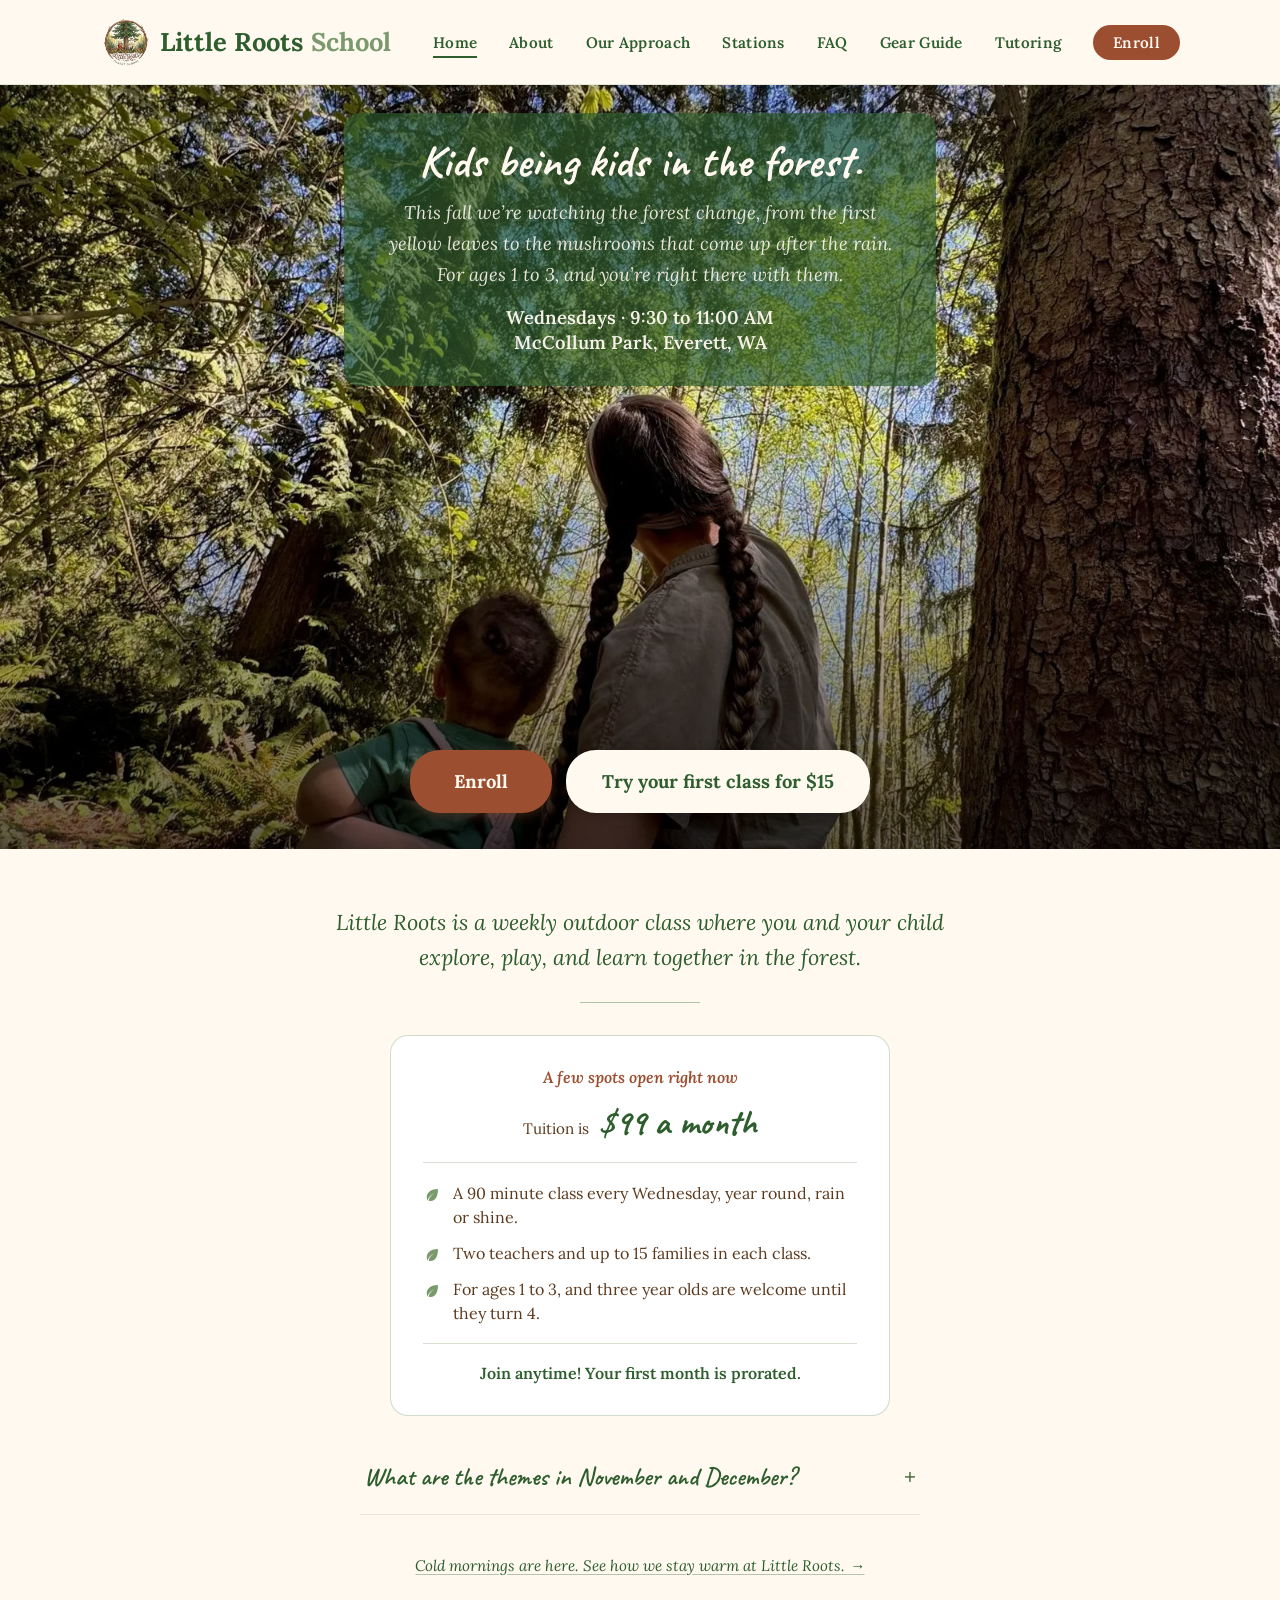
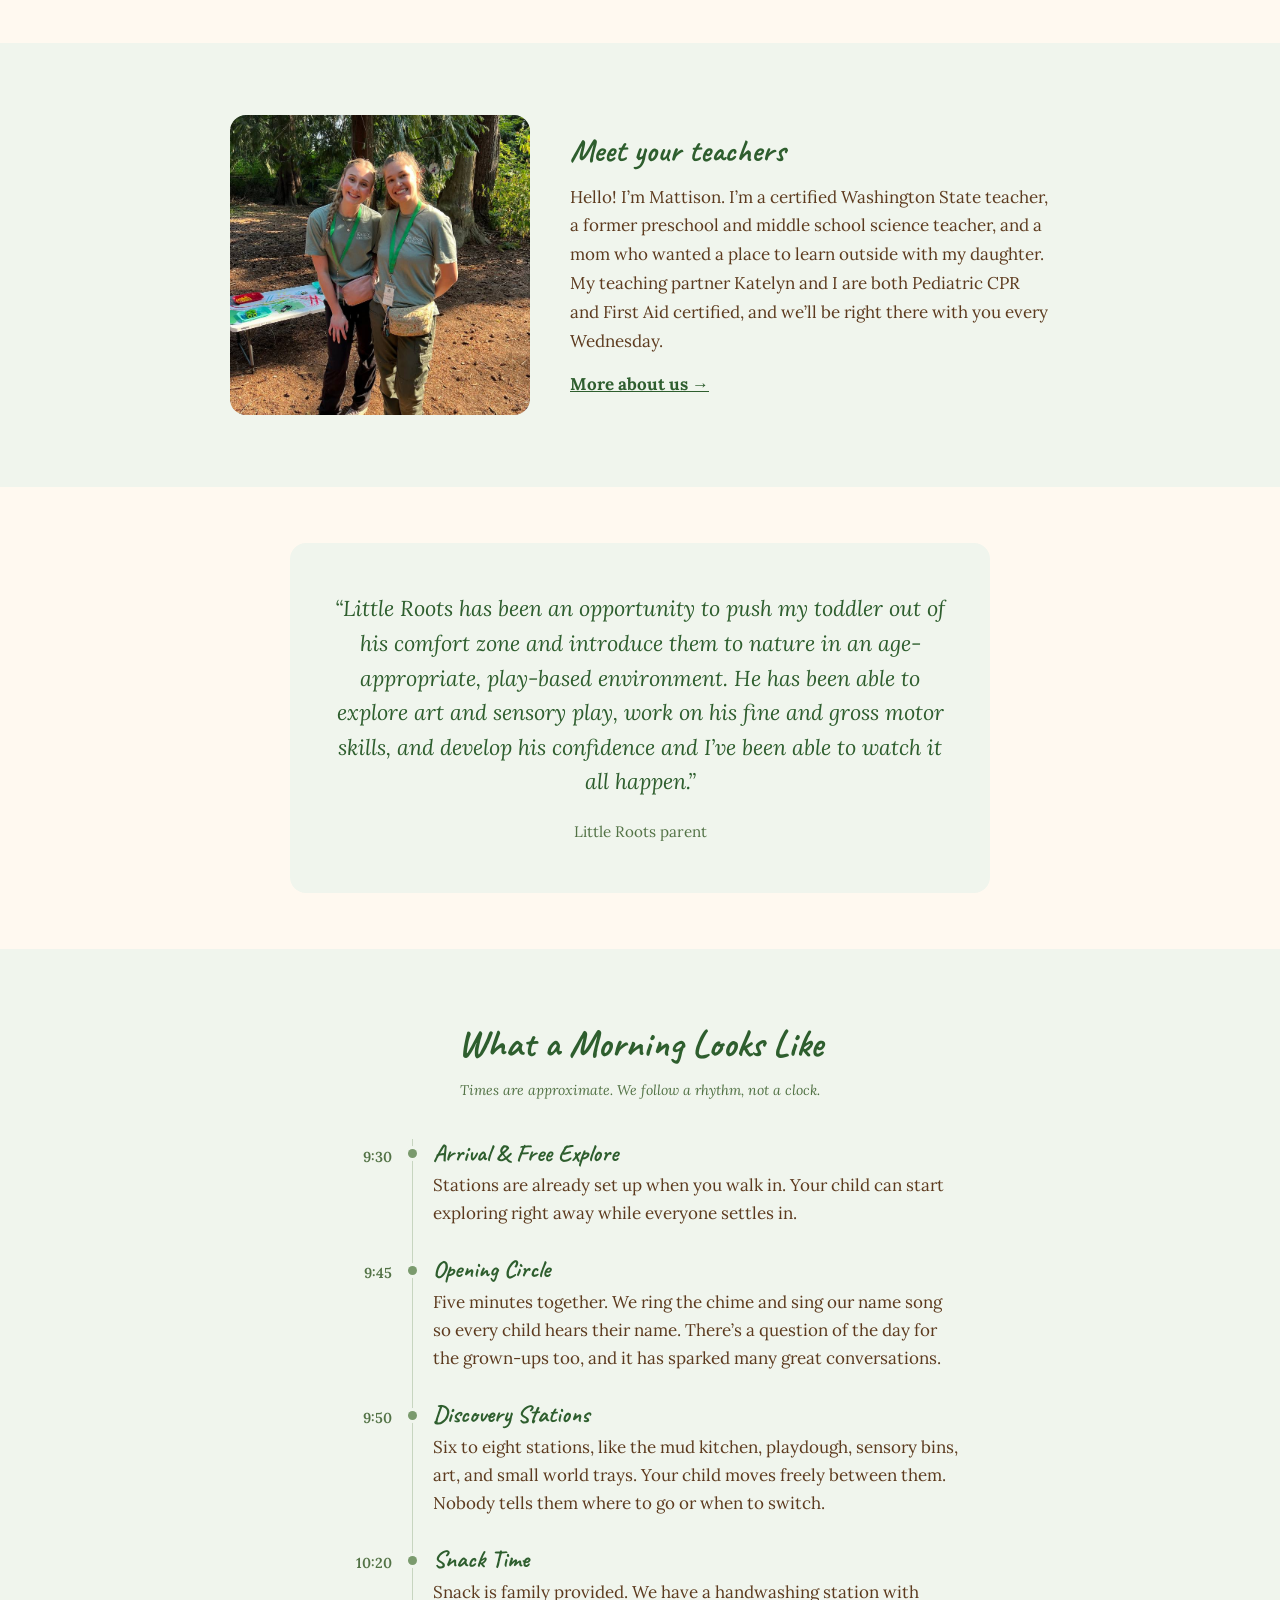
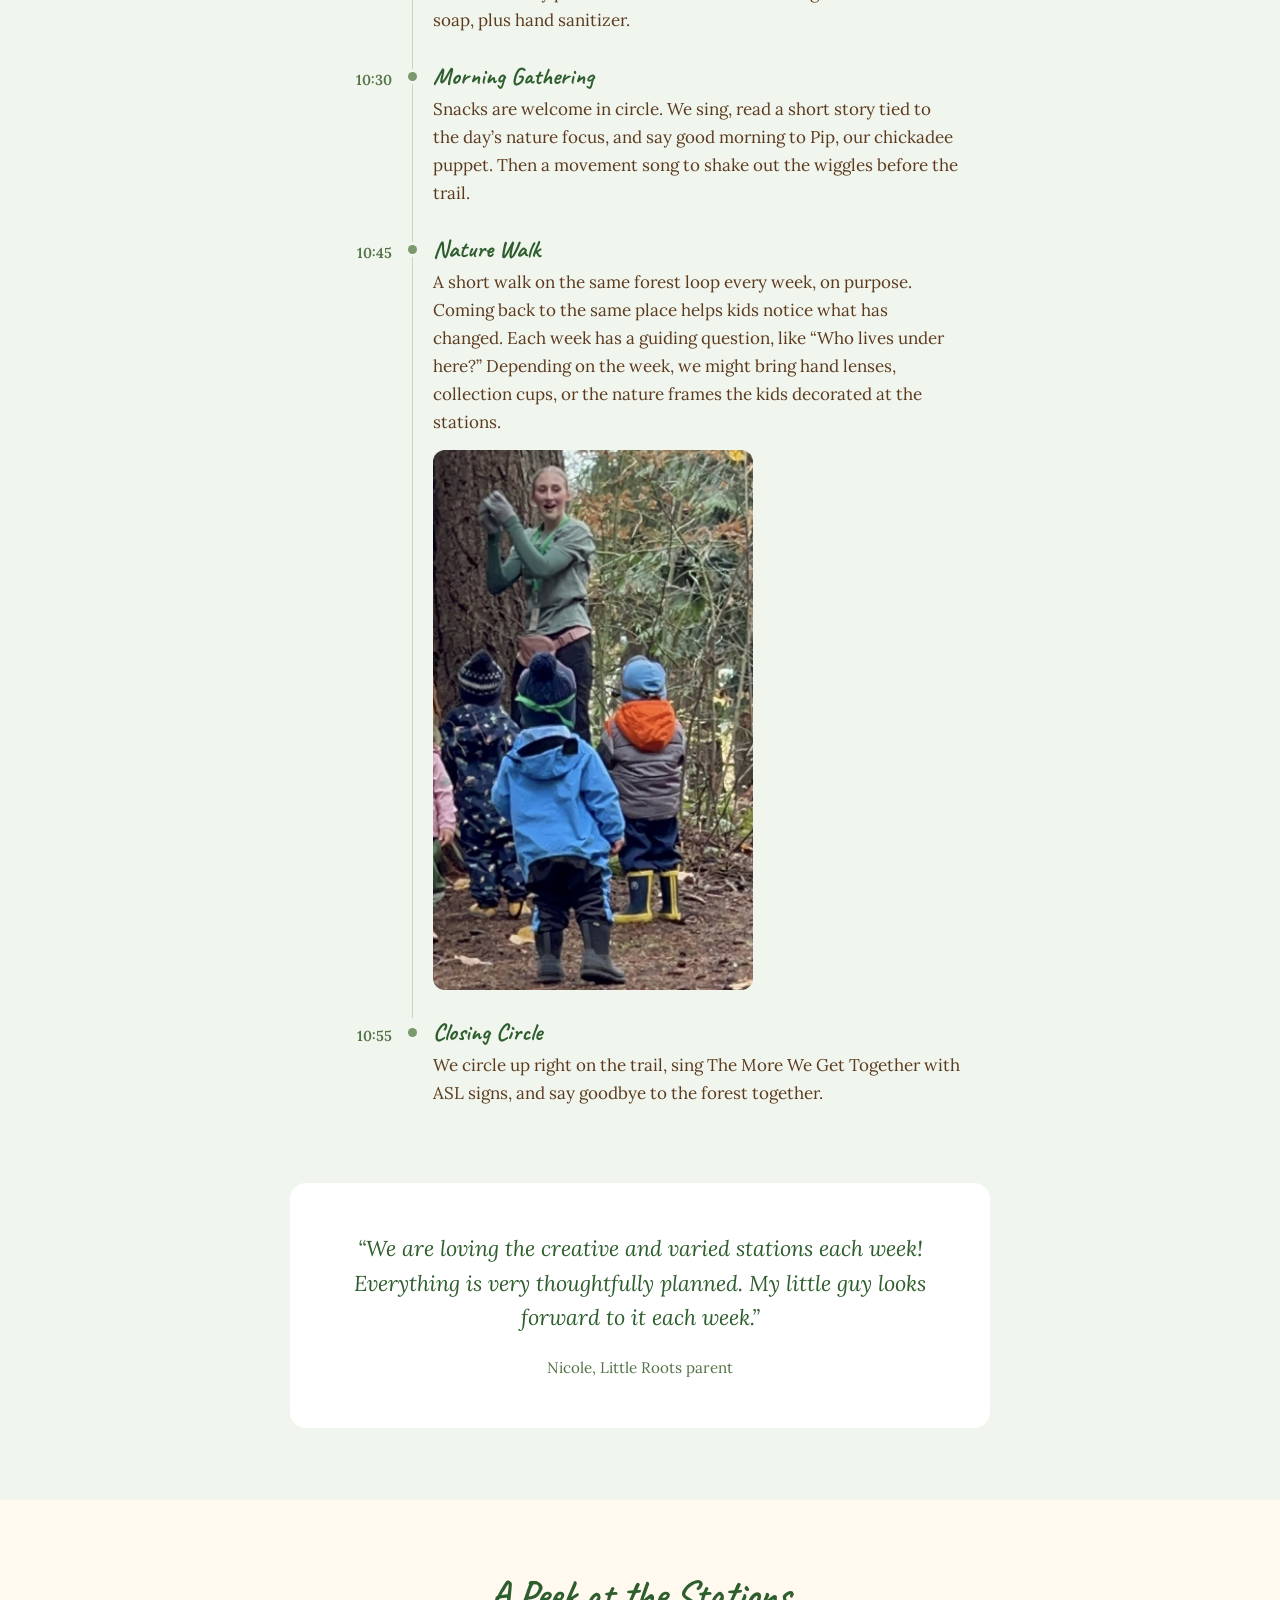
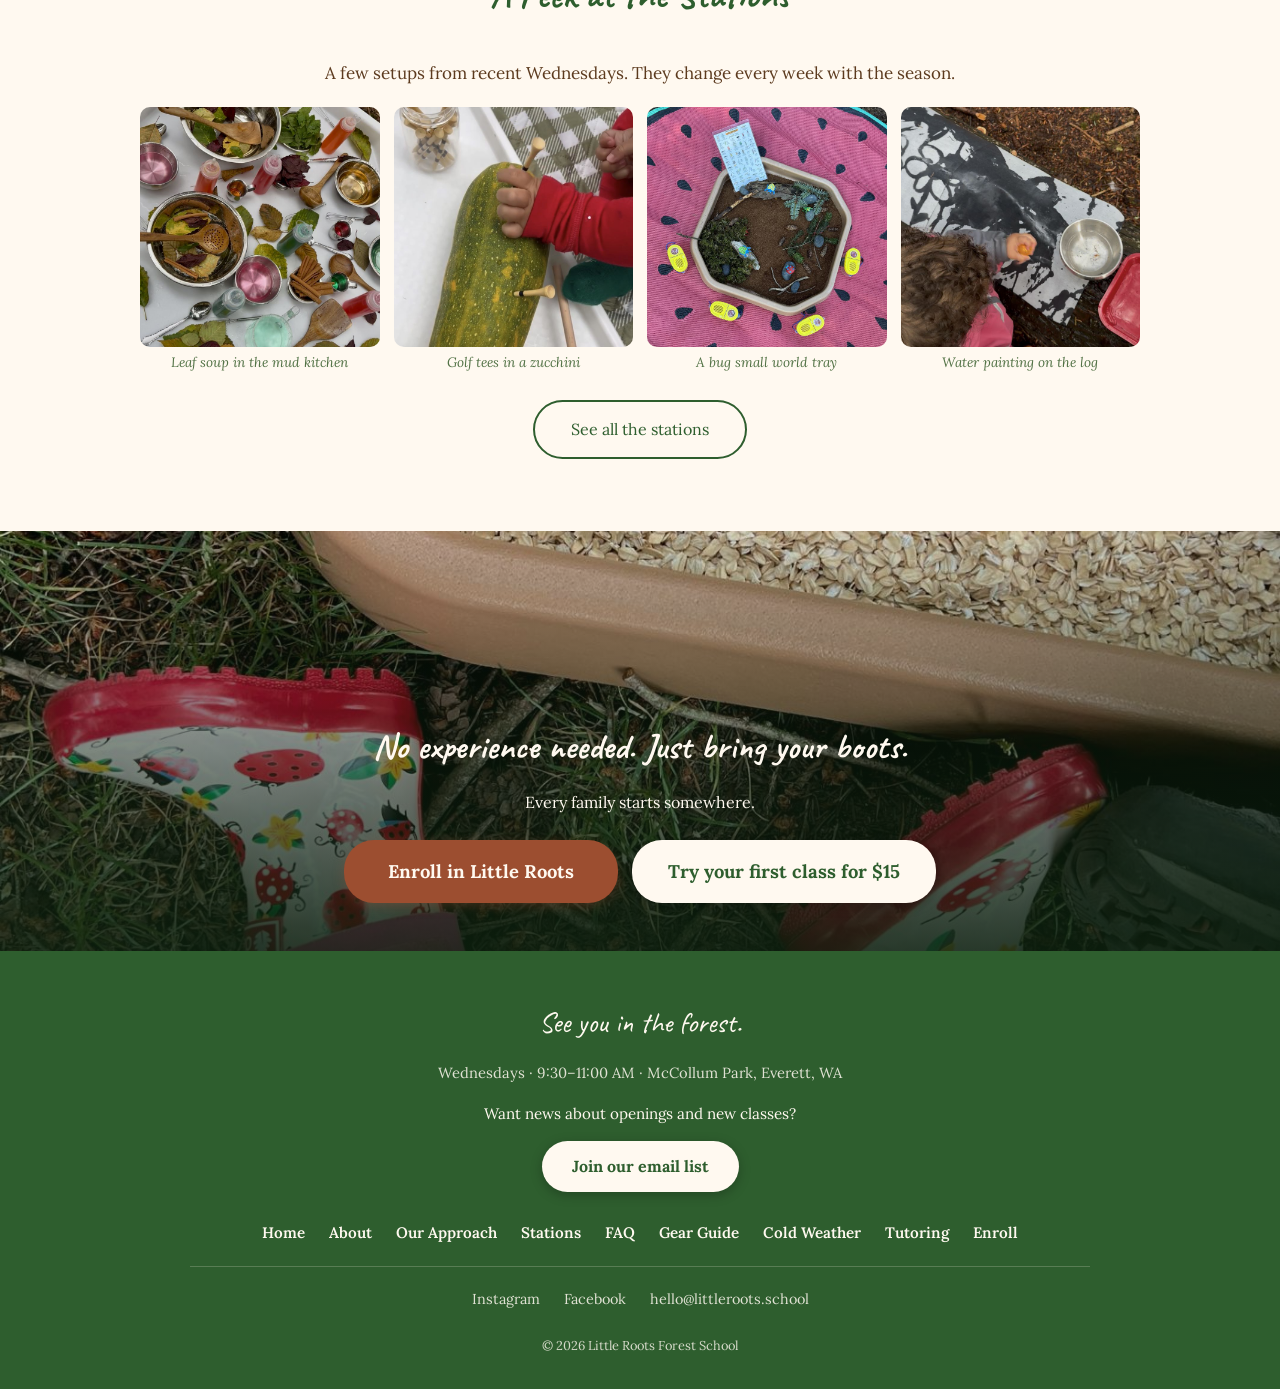
==== index.html @ ad934d7b "Home page polish: fewer bubbles, cleaner timeline, station photo strip - "A few spots open" and the " ====
<!DOCTYPE html>
<html lang="en">
<head>
  <meta charset="UTF-8">
  <meta name="viewport" content="width=device-width, initial-scale=1.0">
  <title>Little Roots Forest School | Toddler Nature Classes in Everett, WA</title>
  <meta name="description" content="Forest school enrichment classes in Snohomish County for ages 1 to 3 and their parents and caregivers. We meet Wednesday mornings at McCollum Park in Everett, WA, rain or shine.">
  <meta property="og:title" content="Little Roots Forest School">
  <meta property="og:description" content="A weekly outdoor class for toddlers ages 1 to 3 and their parents and caregivers. Wednesday mornings at McCollum Park in Everett, WA, rain or shine.">
  <meta property="og:url" content="https://www.littleroots.school/">
  <meta property="og:type" content="website">
  <meta property="og:image" content="https://www.littleroots.school/images/link-preview.jpg">
  <meta property="og:image:width" content="1200">
  <meta property="og:image:height" content="630">
  <meta property="og:image:alt" content="A teacher and toddler painting a paper plate apple in the forest">
  <meta name="twitter:card" content="summary_large_image">
  <meta name="twitter:title" content="Little Roots Forest School">
  <meta name="twitter:description" content="A weekly outdoor class for toddlers ages 1 to 3 and their parents and caregivers. Wednesday mornings at McCollum Park in Everett, WA, rain or shine.">
  <meta name="twitter:image" content="https://www.littleroots.school/images/link-preview.jpg">
  <link rel="preconnect" href="https://fonts.googleapis.com">
  <link rel="preconnect" href="https://fonts.gstatic.com" crossorigin>
  <link href="https://fonts.googleapis.com/css2?family=Caveat:wght@400;700&family=Lora:ital,wght@0,400;0,600;0,700;1,400&display=swap" rel="stylesheet">
  <link rel="icon" type="image/x-icon" href="/favicon.ico">
  <link rel="icon" type="image/png" sizes="32x32" href="/favicon-32x32.png">
  <link rel="icon" type="image/png" sizes="16x16" href="/favicon-16x16.png">
  <link rel="apple-touch-icon" sizes="180x180" href="/apple-touch-icon.png">
  <link rel="stylesheet" href="css/style.css">
  <script type="application/ld+json">
  {
    "@context": "https://schema.org",
    "@type": ["LocalBusiness", "EducationalOrganization"],
    "name": "Little Roots Forest School",
    "alternateName": "Little Roots School",
    "description": "Parent and caregiver enrichment classes and forest school for ages 1 to 3. Toddlers and their parents and caregivers explore, play, and learn together outdoors every Wednesday morning at McCollum Park in Everett, WA, rain or shine.",
    "url": "https://www.littleroots.school/",
    "logo": "https://www.littleroots.school/images/logo.png",
    "image": "https://www.littleroots.school/images/link-preview.jpg",
    "email": "hello@littleroots.school",
    "priceRange": "$15 first class, $99 a month",
    "address": {
      "@type": "PostalAddress",
      "addressLocality": "Everett",
      "addressRegion": "WA",
      "addressCountry": "US"
    },
    "areaServed": [
      "Snohomish County, WA",
      "Everett, WA",
      "Mill Creek, WA",
      "Bothell, WA",
      "Lynnwood, WA",
      "Mukilteo, WA",
      "Edmonds, WA",
      "Snohomish, WA",
      "Lake Stevens, WA",
      "Marysville, WA"
    ],
    "openingHoursSpecification": {
      "@type": "OpeningHoursSpecification",
      "dayOfWeek": "Wednesday",
      "opens": "09:30",
      "closes": "11:00"
    },
    "audience": {
      "@type": "PeopleAudience",
      "suggestedMinAge": 1,
      "suggestedMaxAge": 3
    },
    "sameAs": [
      "https://www.instagram.com/littleroots.school",
      "https://www.facebook.com/share/18MWNXAKoz/"
    ]
  }
  </script>
</head>
<body>

  <a href="#main-content" class="skip-link">Skip to main content</a>

  <!-- Header -->
  <header class="site-header">
    <div class="container nav-wrapper">
      <a href="/" class="logo"><img src="images/logo.png" alt="Little Roots Forest School logo" class="logo-img">Little Roots <span>School</span></a>
      <a href="/register.html" class="header-enroll">Enroll</a>
      <button class="hamburger" aria-label="Toggle menu" aria-expanded="false">
        <span></span>
        <span></span>
        <span></span>
      </button>
      <nav aria-label="Main navigation">
        <ul class="nav-links">
          <li><a href="/" class="active" aria-current="page">Home</a></li>
          <li><a href="about.html">About</a></li>
          <li><a href="approach.html">Our Approach</a></li>
          <li><a href="stations.html">Stations</a></li>
          <li><a href="faq.html">FAQ</a></li>
          <li><a href="/recommended/">Gear Guide</a></li>
          <li><a href="/tutoring.html">Tutoring</a></li>
          <li><a href="register.html" class="nav-enroll">Enroll</a></li>
        </ul>
      </nav>
    </div>
  </header>

  <main id="main-content">

  <!-- Hero -->
  <section class="hero hero--photo">
    <picture>
      <source media="(max-width: 700px)" type="image/webp" srcset="images/Hero-sm.webp">
      <source media="(max-width: 700px)" type="image/jpeg" srcset="images/Hero-sm.jpg">
      <source type="image/webp" srcset="images/Hero.webp">
      <img src="images/Hero.jpg" alt="Parent and toddler sitting on a mossy log beneath tall trees, looking up at the forest canopy" class="hero-img" width="1600" height="2000" fetchpriority="high">
    </picture>
    <div class="hero-overlay"></div>
    <div class="container">
      <div class="hero-text-block">
        <h1>Kids being kids in the forest.</h1>
        <p class="subtitle">This fall we&rsquo;re watching the forest change, from the first yellow leaves to the mushrooms that come up after the rain. For ages 1 to 3, and you&rsquo;re right there with them.</p>
        <div class="summer-details">
          <p class="summer-info">Wednesdays &middot; 9:30 to 11:00 AM<br>McCollum Park, Everett, WA</p>
        </div>
      </div>
      <div class="hero-buttons">
        <a href="register.html" class="btn btn-rust">Enroll</a>
        <a href="https://form.jotform.com/261978581507066" class="btn btn-light" target="_blank" rel="noopener noreferrer">Try your first class for $15<span class="sr-only"> (opens in new tab)</span></a>
      </div>
    </div>
  </section>

  <!-- Pricing -->
  <section class="section pricing-section">
    <div class="container">
      <p class="home-intro">Little Roots is a weekly outdoor class where you and your child explore, play, and learn together in the forest.</p>
      <div class="intro-divider" aria-hidden="true"></div>
      <div class="pricing-block">
        <p class="price-note price-note--group">A few spots open right now</p>
        <div class="price-row">
          <span>Tuition is</span>
          <span class="price-amount">$99 a month</span>
        </div>
        <ul class="price-facts">
          <li>A 90 minute class every Wednesday, year round, rain or shine.</li>
          <li>Two teachers and up to 15 families in each class.</li>
          <li>For ages 1 to 3, and three year olds are welcome until they turn 4.</li>
        </ul>
        <p class="price-note price-note--join">Join anytime! Your first month is prorated.</p>
      </div>
      <details class="faq-item register-themes">
        <summary class="faq-question">What are the themes in November and December?</summary>
        <div class="faq-answer">
          <ul class="theme-list">
            <li><strong>Nov 25</strong><span>Gratitude</span></li>
            <li><strong>Dec 2</strong><span>Preparing for Winter</span></li>
            <li><strong>Dec 9</strong><span>Beavers, with a visit from our neighbors at the Northwest Stream Center</span></li>
            <li><strong>Dec 16</strong><span>Solstice and owls, our last morning before winter break</span></li>
            <li><strong>Dec 23, 30</strong><span>Winter break, no class<small class="theme-note">We&rsquo;re back in the forest on January 6.</small></span></li>
          </ul>
          <p class="theme-trial">Pick a week your child would love and <a href="register.html#trial">try your first class for $15</a>.</p>
        </div>
      </details>
      <!-- Seasonal note: shows each year from data-start through data-end (month-day) -->
      <div class="season-note" data-start="10-01" data-end="03-31" hidden>
        <a href="/cold-weather">Cold mornings are here. See how we stay warm at Little Roots. <span aria-hidden="true">&rarr;</span></a>
      </div>
      <script>
        document.querySelectorAll('.season-note').forEach(function (note) {
          var now = new Date();
          var today = (now.getMonth() + 1) * 100 + now.getDate();
          var start = parseInt(note.dataset.start.replace('-', ''), 10);
          var end = parseInt(note.dataset.end.replace('-', ''), 10);
          // when the season wraps past New Year (like October to March), show before the end date or after the start date
          note.hidden = start <= end ? (today < start || today > end) : (today < start && today > end);
        });
      </script>
    </div>
  </section>

  <!-- Meet Your Teacher -->
  <section class="section section--alt">
    <div class="container">
      <div class="home-teacher">
        <img src="images/teachers-together.jpg" alt="Katelyn and Mattison smiling side by side in matching Forest Teacher shirts at a Little Roots class" class="home-teacher-photo" width="800" height="1067" loading="lazy">
        <div class="home-teacher-text">
          <h2>Meet your teachers</h2>
          <p>Hello! I&rsquo;m Mattison. I&rsquo;m a certified Washington State teacher, a former preschool and middle school science teacher, and a mom who wanted a place to learn outside with my daughter. My teaching partner Katelyn and I are both Pediatric CPR and First Aid certified, and we&rsquo;ll be right there with you every Wednesday.</p>
          <a href="about.html" class="home-teacher-link">More about us &rarr;</a>
        </div>
      </div>
    </div>
  </section>

  <!-- Testimonial -->
  <section class="testimonial-section">
    <div class="container">
      <blockquote class="testimonial">
        <p class="testimonial-quote">&ldquo;Little Roots has been an opportunity to push my toddler out of his comfort zone and introduce them to nature in an age-appropriate, play-based environment. He has been able to explore art and sensory play, work on his fine and gross motor skills, and develop his confidence and I&rsquo;ve been able to watch it all happen.&rdquo;</p>
        <footer class="testimonial-attribution">Little Roots parent</footer>
      </blockquote>
    </div>
  </section>

  <!-- What a Morning Looks Like -->
  <section class="section section--alt" id="morning">
    <div class="container">
      <h2 class="section-title">What a Morning Looks Like</h2>
      <p class="schedule-note">Times are approximate. We follow a rhythm, not a clock.</p>
      <div class="timeline">

        <div class="tl-item">
          <div class="tl-time">9:30</div>
          <div class="tl-body">
            <h3>Arrival &amp; Free Explore</h3>
            <p>Stations are already set up when you walk in. Your child can start exploring right away while everyone settles in.</p>
          </div>
        </div>

        <div class="tl-item">
          <div class="tl-time">9:45</div>
          <div class="tl-body">
            <h3>Opening Circle</h3>
            <p>Five minutes together. We ring the chime and sing our name song so every child hears their name. There&rsquo;s a question of the day for the grown-ups too, and it has sparked many great conversations.</p>
          </div>
        </div>

        <div class="tl-item">
          <div class="tl-time">9:50</div>
          <div class="tl-body">
            <h3>Discovery Stations</h3>
            <p>Six to eight stations, like the mud kitchen, playdough, sensory bins, art, and small world trays. Your child moves freely between them. Nobody tells them where to go or when to switch.</p>
          </div>
        </div>

        <div class="tl-item">
          <div class="tl-time">10:20</div>
          <div class="tl-body">
            <h3>Snack Time</h3>
            <p>Snack is family provided. We have a handwashing station with soap, plus hand sanitizer.</p>
          </div>
        </div>

        <div class="tl-item">
          <div class="tl-time">10:30</div>
          <div class="tl-body">
            <h3>Morning Gathering</h3>
            <p>Snacks are welcome in circle. We sing, read a short story tied to the day&rsquo;s nature focus, and say good morning to Pip, our chickadee puppet. Then a movement song to shake out the wiggles before the trail.</p>
          </div>
        </div>

        <div class="tl-item">
          <div class="tl-time">10:45</div>
          <div class="tl-body">
            <h3>Nature Walk</h3>
            <p>A short walk on the same forest loop every week, on purpose. Coming back to the same place helps kids notice what has changed. Each week has a guiding question, like &ldquo;Who lives under here?&rdquo; Depending on the week, we might bring hand lenses, collection cups, or the nature frames the kids decorated at the stations.</p>
            <img src="images/trail-pip.jpg" alt="Toddlers in rain jackets, hats, and rain boots on a forest trail, staring up at a teacher" class="tl-photo" width="661" height="1115" loading="lazy">
          </div>
        </div>

        <div class="tl-item">
          <div class="tl-time">10:55</div>
          <div class="tl-body">
            <h3>Closing Circle</h3>
            <p>We circle up right on the trail, sing The More We Get Together with ASL signs, and say goodbye to the forest together.</p>
          </div>
        </div>

      </div>

      <blockquote class="testimonial testimonial--inline">
        <p class="testimonial-quote">&ldquo;We are loving the creative and varied stations each week! Everything is very thoughtfully planned. My little guy looks forward to it each week.&rdquo;</p>
        <footer class="testimonial-attribution">Nicole, Little Roots parent</footer>
      </blockquote>

    </div>
  </section>

  <!-- Station preview -->
  <section class="section">
    <div class="container">
      <h2 class="section-title">A Peek at the Stations</h2>
      <div class="station-preview station-preview--wide">
        <div class="approach-intro">
          <p>A few setups from recent Wednesdays. They change every week with the season.</p>
        </div>
        <div class="belief-photo-row belief-photo-row--two belief-photo-row--four">
          <figure>
            <img src="images/station-mud-kitchen-leaf-soup.jpg" alt="A mud kitchen tray set up with leaf soup, cinnamon sticks, colored water, wooden spoons, whisks, and squeeze bottles" width="800" height="800" loading="lazy">
            <figcaption>Leaf soup in the mud kitchen</figcaption>
          </figure>
          <figure>
            <img src="images/station-practical-golf-tees.jpg" alt="A toddler pushing golf tees into a big zucchini, with a jar of tees nearby" width="800" height="800" loading="lazy">
            <figcaption>Golf tees in a zucchini</figcaption>
          </figure>
          <figure>
            <img src="images/station-nature-bug-tray.jpg" alt="A small world bug tray with moss, bark, pinecones, toy bugs, bug viewers, and a field guide" width="800" height="800" loading="lazy">
            <figcaption>A bug small world tray</figcaption>
          </figure>
          <figure>
            <img src="images/station-water-painting.jpg" alt="A toddler painting with water on a magic water canvas laid across a fallen log" width="800" height="800" loading="lazy">
            <figcaption>Water painting on the log</figcaption>
          </figure>
        </div>
        <a href="stations.html" class="btn btn-outline">See all the stations</a>
      </div>
    </div>
  </section>

  <!-- Crown Celebration Teaser -->
  <section class="crown-callout crown-photo-section">
    <picture>
      <source media="(max-width: 700px)" srcset="images/boots-banner-sm.jpg">
      <img src="images/boots-banner.jpg" alt="Toddler in ladybug rain boots sitting next to a sensory bin of oats with spoons and cups" class="crown-bg-img" aria-hidden="true" loading="lazy">
    </picture>
    <div class="crown-photo-overlay"></div>
    <div class="container">
      <div class="crown-callout-content">
        <h2 class="section-title">No experience needed. Just bring your boots.</h2>
        <p>Every family starts somewhere.</p>
        <div class="hero-buttons">
          <a class="btn btn-rust" href="register.html">Enroll in Little Roots</a>
          <a href="https://form.jotform.com/261978581507066" class="btn btn-light" target="_blank" rel="noopener noreferrer">Try your first class for $15<span class="sr-only"> (opens in new tab)</span></a>
        </div>
      </div>
    </div>
  </section>

  </main>

  <!-- Footer -->
  <footer class="site-footer">
    <div class="container">
      <p class="footer-tagline">See you in the forest.</p>
      <p class="footer-details">Wednesdays &middot; 9:30&ndash;11:00 AM &middot; McCollum Park, Everett, WA</p>
      <div class="footer-signup">
        <p>Want news about openings and new classes?</p>
        <a href="https://form.jotform.com/262151832764054" class="btn btn-light" target="_blank" rel="noopener">Join our email list<span class="sr-only"> (opens in new tab)</span></a>
      </div>
      <nav class="footer-nav" aria-label="Footer navigation">
        <a href="/">Home</a>
        <a href="/about.html">About</a>
        <a href="/approach.html">Our Approach</a>
        <a href="/stations.html">Stations</a>
        <a href="/faq.html">FAQ</a>
        <a href="/recommended/">Gear Guide</a>
        <a href="/cold-weather">Cold Weather</a>
        <a href="/tutoring.html">Tutoring</a>
        <a href="/register.html">Enroll</a>
      </nav>
      <div class="footer-links">
        <a href="https://www.instagram.com/littleroots.school?igsh=dWMxcGVlbmdjeDEy&amp;utm_source=qr" target="_blank" rel="noopener">Instagram <span class="sr-only">(opens in new tab)</span></a>
        <a href="https://www.facebook.com/share/18MWNXAKoz/?mibextid=wwXIfr" target="_blank" rel="noopener">Facebook <span class="sr-only">(opens in new tab)</span></a>
        <a href="mailto:hello@littleroots.school">hello@littleroots.school</a>
      </div>
      <p class="footer-copy">&copy; 2026 Little Roots Forest School</p>
    </div>
  </footer>

  <a href="#" class="back-to-top" aria-label="Back to top">
    <svg viewBox="0 0 24 24" width="22" height="22" aria-hidden="true"><path d="M12 19V5M5 12l7-7 7 7" fill="none" stroke="currentColor" stroke-width="2.5" stroke-linecap="round" stroke-linejoin="round"/></svg>
  </a>

  <script>
    const hamburger = document.querySelector('.hamburger');
    const navLinks = document.querySelector('.nav-links');

    hamburger.addEventListener('click', () => {
      const isOpen = navLinks.classList.toggle('open');
      hamburger.classList.toggle('active');
      hamburger.setAttribute('aria-expanded', isOpen);
    });

    // Back to top button: shows after scrolling down a ways
    const backToTop = document.querySelector('.back-to-top');
    window.addEventListener('scroll', () => {
      backToTop.classList.toggle('visible', window.scrollY > window.innerHeight * 1.5);
    }, { passive: true });
    backToTop.addEventListener('click', (e) => {
      e.preventDefault();
      window.scrollTo({ top: 0, behavior: 'smooth' });
    });
  </script>

</body>
</html>
---- css/style.css ----
/* ===== Reset & Base ===== */
*,
*::before,
*::after {
  margin: 0;
  padding: 0;
  box-sizing: border-box;
}

:root {
  --forest-green: #2E5E2E;
  --warm-brown: #5C3A1E;
  --rust: #B85C38;
  --sage: #7A9A6D;
  --sage-text: #527245;
  --cream: #FFF9F0;
  --sage-light: #f0f5ed;
}

html {
  scroll-behavior: smooth;
  /* keep jump links from landing under the sticky header */
  scroll-padding-top: 90px;
}

body {
  font-family: 'Lora', Georgia, serif;
  color: var(--warm-brown);
  background-color: var(--cream);
  line-height: 1.7;
  font-size: 17px;
}

h1, h2, h3, h4 {
  font-family: 'Caveat', cursive;
  color: var(--forest-green);
  line-height: 1.2;
}

h1 { font-size: 3.2rem; }
h2 { font-size: 2.4rem; }
h3 { font-size: 1.6rem; }

a {
  color: var(--forest-green);
  text-decoration: underline;
}

a:hover {
  color: #9C4E30;
}

/* Remove underlines from navigation, logo, buttons, and footer links —
   these are clearly interactive by context and don't need underlines */
.nav-links a,
.logo,
.btn,
.skip-link,
.footer-links a {
  text-decoration: none;
}

img {
  max-width: 100%;
  display: block;
}

/* ===== Accessibility ===== */
.skip-link {
  position: absolute;
  top: -100%;
  left: 16px;
  z-index: 200;
  padding: 12px 24px;
  background-color: var(--forest-green);
  color: var(--cream);
  font-family: 'Lora', Georgia, serif;
  font-size: 1rem;
  font-weight: 600;
  border-radius: 0 0 8px 8px;
  text-decoration: none;
  transition: top 0.2s;
}

.skip-link:focus {
  top: 0;
  color: var(--cream);
}

*:focus-visible {
  outline: 3px solid var(--rust);
  outline-offset: 2px;
}

.sr-only {
  position: absolute;
  width: 1px;
  height: 1px;
  padding: 0;
  margin: -1px;
  overflow: hidden;
  clip: rect(0, 0, 0, 0);
  white-space: nowrap;
  border: 0;
}

/* ===== Utility ===== */
.container {
  width: 90%;
  max-width: 1080px;
  margin: 0 auto;
}

.btn {
  display: inline-block;
  padding: 14px 36px;
  background-color: var(--forest-green);
  color: var(--cream);
  font-family: 'Lora', Georgia, serif;
  font-size: 1rem;
  border: none;
  border-radius: 30px;
  cursor: pointer;
  box-shadow: 0 2px 8px rgba(46, 94, 46, 0.25);
  transition: background-color 0.3s, box-shadow 0.3s;
}

.btn:hover {
  background-color: #9C4E30;
  color: var(--cream);
  box-shadow: 0 4px 12px rgba(156, 78, 48, 0.3);
}

/* ===== Header / Nav ===== */
.site-header {
  position: sticky;
  top: 0;
  z-index: 100;
  background-color: var(--cream);
  border-bottom: 1px solid rgba(122, 154, 109, 0.2);
}

.nav-wrapper {
  display: flex;
  align-items: center;
  justify-content: space-between;
  padding: 16px 0;
}

.logo {
  font-family: 'Lora', Georgia, serif;
  font-size: 1.6rem;
  color: var(--forest-green);
  font-weight: 700;
  display: flex;
  align-items: center;
  gap: 8px;
}

.logo-img {
  height: 52px;
  width: 52px;
  object-fit: contain;
  border-radius: 50%;
}

.logo span {
  color: var(--sage);
}

.nav-links {
  display: flex;
  list-style: none;
  gap: 32px;
}

.nav-links a {
  font-size: 0.95rem;
  font-weight: 600;
  letter-spacing: 0.02em;
  padding-bottom: 4px;
  border-bottom: 2px solid transparent;
  transition: color 0.3s, border-color 0.3s;
}

.nav-links a:hover,
.nav-links a.active {
  color: var(--forest-green);
  border-bottom-color: var(--forest-green);
}

/* Enroll link in the full menu looks like a button so it stands out */
@media (min-width: 1001px) {
  .nav-links a.nav-enroll {
    padding: 8px 20px;
    background-color: #9C4E30;
    color: var(--cream);
    border-radius: 30px;
    border-bottom: none;
    transition: background-color 0.3s;
  }

  .nav-links a.nav-enroll:hover,
  .nav-links a.nav-enroll.active {
    background-color: #7D3E26;
    color: var(--cream);
  }
}

/* Full menu on smaller laptops: tighten the spacing so every link fits on one line */
@media (min-width: 1001px) and (max-width: 1250px) {
  .nav-links {
    gap: 16px;
    margin-left: 24px;
  }

  .nav-links a {
    white-space: nowrap;
  }

  .logo {
    white-space: nowrap;
    font-size: 1.3rem;
  }
}

/* Enroll button in the header, shown only when the menu is collapsed */
.header-enroll {
  display: none;
}

/* Hamburger */
.hamburger {
  display: none;
  flex-direction: column;
  gap: 5px;
  background: none;
  border: none;
  cursor: pointer;
  padding: 4px;
}

.hamburger span {
  display: block;
  width: 26px;
  height: 3px;
  background-color: var(--forest-green);
  border-radius: 2px;
  transition: transform 0.3s, opacity 0.3s;
}

/* ===== Hero ===== */
.hero {
  text-align: center;
  padding: 80px 0 72px;
  position: relative;
  overflow: hidden;
}

.hero-img {
  position: absolute;
  inset: 0;
  width: 100%;
  height: 100%;
  object-fit: cover;
  object-position: center 65%;
  z-index: 0;
}

.hero-overlay {
  position: absolute;
  inset: 0;
  z-index: 1;
  background: linear-gradient(
    to bottom,
    rgba(0,0,0,.12) 0%,
    rgba(0,0,0,.0) 30%,
    rgba(0,0,0,.0) 45%,
    rgba(0,0,0,.6) 100%
  );
}

.hero h1 {
  font-size: 3.5rem;
  margin-bottom: 16px;
  color: var(--forest-green);
}

.hero .subtitle {
  font-size: 1.15rem;
  max-width: 520px;
  margin: 0 auto 32px;
  color: var(--warm-brown);
  font-style: italic;
}

/* Photo hero (homepage) — light text over dark image */
.hero--photo h1 {
  color: var(--cream);
}

.hero--photo .subtitle {
  color: rgba(255,249,240,.88);
}

.hero .summer-dates {
  color: rgba(255,249,240,.85);
}

.hero .summer-info {
  color: rgba(255,249,240,.95);
  font-size: 1.35rem;
  font-weight: 600;
  line-height: 1.4;
}

.hero .summer-note {
  display: inline-block;
  margin-top: 16px;
  padding: 10px 18px;
  background-color: #9C4E30;
  color: #FFF9F0;
  font-size: 0.95rem;
  font-weight: 600;
  font-style: normal;
  line-height: 1.4;
  border-radius: 10px;
}

.register-schedule-note {
  max-width: 660px;
  margin: 18px auto 0;
  padding: 12px 20px;
  background-color: #9C4E30;
  color: #FFF9F0;
  font-size: 1rem;
  font-weight: 600;
  line-height: 1.5;
  text-align: center;
  border-radius: 10px;
}

.hero .container {
  position: relative;
  z-index: 2;
}

.hero-text-block {
  background-color: rgba(46, 94, 46, 0.65);
  border-radius: 16px;
  padding: 36px 44px;
  max-width: 600px;
  margin: 0 auto 28px;
}

.hero-text-block .summer-details {
  margin-bottom: 0;
}

/* homepage photo hero on computers: a smaller text box up top and the
   buttons at the bottom, so the parent and toddler show in between */
@media (min-width: 769px) {
  .hero--photo {
    padding: 28px 0 36px;
  }

  .hero--photo .container {
    display: flex;
    flex-direction: column;
    align-items: center;
    justify-content: space-between;
    min-height: 700px;
  }

  .hero--photo .hero-img {
    object-position: center 54%;
  }

  .hero--photo .hero-text-block {
    max-width: 720px;
    padding: 22px 36px;
    margin-bottom: 0;
  }

  .hero--photo h1 {
    font-size: 2.8rem;
    margin-bottom: 8px;
  }

  .hero--photo .subtitle {
    margin-bottom: 14px;
  }

  .hero--photo .summer-info {
    font-size: 1.15rem;
  }
}

.btn-rust {
  background-color: #9C4E30;
  font-size: 1.15rem;
  font-weight: 700;
  padding: 16px 44px;
  box-shadow: 0 3px 12px rgba(156, 78, 48, 0.35);
}

.btn-rust:hover {
  background-color: #7D3E26;
  box-shadow: 0 4px 16px rgba(125, 62, 38, 0.4);
}

/* homepage hero: Join Us and trial buttons side by side, stacked on small phones */
.hero-buttons {
  display: flex;
  flex-wrap: wrap;
  justify-content: center;
  align-items: center;
  gap: 14px;
}

.hero-buttons--left {
  justify-content: flex-start;
}

/* on phones the two buttons stack, so make them the same width */
@media (max-width: 600px) {
  .hero-buttons .btn {
    width: 100%;
    max-width: 320px;
    text-align: center;
  }
}

.btn-light {
  background-color: var(--cream);
  color: var(--forest-green);
  font-size: 1.15rem;
  font-weight: 700;
  padding: 16px 36px;
  box-shadow: 0 3px 12px rgba(0, 0, 0, 0.25);
}

.btn-light:hover {
  background-color: #FFFFFF;
  color: var(--forest-green);
  box-shadow: 0 4px 16px rgba(0, 0, 0, 0.3);
}

/* ===== About: Hero ===== */
.about-hero {
  position: relative;
  overflow: hidden;
  min-height: 480px;
  display: flex;
  align-items: flex-end;
  padding: 0;
}

.about-hero-img {
  position: absolute;
  inset: 0;
  width: 100%;
  height: 100%;
  object-fit: cover;
  object-position: center 30%;
  z-index: 0;
}

.about-hero-overlay {
  position: absolute;
  inset: 0;
  z-index: 1;
  background: linear-gradient(
    to bottom,
    rgba(0,0,0,.12) 0%,
    rgba(0,0,0,.12) 35%,
    rgba(0,0,0,.7) 100%
  );
}

.about-hero .container {
  position: relative;
  z-index: 2;
  padding-top: 3.5rem;
  padding-bottom: 3.5rem;
}

.about-hero h1 {
  color: var(--cream);
  font-size: 4rem;
  margin-bottom: 12px;
}

.about-hero .subtitle {
  text-shadow: 0 1px 8px rgba(0,0,0,.6);
  color: rgba(255,249,240,.95);
  font-style: italic;
  font-size: 1.1rem;
  max-width: 480px;
  margin: 0;
}

/* ===== Gear: Hero ===== */
.gear-hero {
  position: relative;
  overflow: hidden;
  min-height: 440px;
  display: flex;
  align-items: flex-end;
  padding: 0;
}

.gear-hero-img {
  position: absolute;
  inset: 0;
  width: 100%;
  height: 100%;
  object-fit: cover;
  object-position: center 40%;
  z-index: 0;
}

.gear-hero-overlay {
  position: absolute;
  inset: 0;
  z-index: 1;
  background: linear-gradient(
    to bottom,
    rgba(0,0,0,.08) 0%,
    rgba(0,0,0,.02) 35%,
    rgba(0,0,0,.58) 100%
  );
}

.gear-hero .container {
  position: relative;
  z-index: 2;
  padding-top: 3rem;
  padding-bottom: 3rem;
}

.gear-hero h1 {
  color: var(--cream);
  font-size: 4rem;
  margin-bottom: 10px;
}

.gear-hero .subtitle {
  color: rgba(255,249,240,.88);
  font-style: italic;
  font-size: 1.1rem;
  max-width: 480px;
  margin: 0;
}

/* ===== Jump bar under the hero (Stations, FAQ, Gear) ===== */
.quicknav {
  position: sticky;
  top: 84px; /* right under the header */
  z-index: 90;
  background-color: var(--cream);
  border-bottom: 1px solid rgba(122,154,109,.2);
}

.quicknav-inner {
  display: flex;
  overflow-x: auto;
  scrollbar-width: none;
  -webkit-overflow-scrolling: touch;
}

.quicknav-inner::-webkit-scrollbar {
  display: none;
}

.quicknav-inner a {
  display: block;
  padding: 13px 20px;
  font-size: 0.82rem;
  font-weight: 600;
  letter-spacing: 0.03em;
  color: var(--warm-brown);
  text-decoration: none;
  white-space: nowrap;
  border-bottom: 2px solid transparent;
  transition: color 0.2s, border-color 0.2s;
}

.quicknav-inner a:hover,
.quicknav-inner a.active {
  color: var(--forest-green);
  border-bottom-color: var(--forest-green);
}

/* ===== Gear Page: Partner Cards ===== */
.gear-partners {
  display: grid;
  grid-template-columns: repeat(2, 1fr);
  gap: 16px;
  margin-top: 32px;
}

.gear-partner-card {
  background-color: var(--sage-light);
  border: 1px solid rgba(122,154,109,.25);
  border-radius: 12px;
  padding: 20px 22px;
}

.gear-partner-name {
  font-family: 'Caveat', cursive;
  font-size: 1.5rem;
  font-weight: 700;
  color: var(--forest-green);
  display: block;
  margin-bottom: 6px;
}

.gear-partner-card p {
  font-size: 0.88rem;
  line-height: 1.6;
  color: var(--warm-brown);
  margin-bottom: 12px;
}

.gear-partner-code {
  display: inline-block;
  background-color: var(--forest-green);
  color: var(--cream);
  font-family: 'Lora', Georgia, serif;
  font-size: 0.8rem;
  font-weight: 600;
  letter-spacing: 0.06em;
  padding: 4px 12px;
  border-radius: 20px;
  cursor: pointer;
  text-decoration: none;
  transition: background-color 0.2s;
}

.gear-partner-code:hover {
  background-color: #234923;
  color: var(--cream);
}

.gear-partner-code-hint {
  display: block;
  font-size: 0.72rem;
  color: var(--sage-text);
  font-style: italic;
  margin-top: 5px;
}

.gear-partner-link {
  font-size: 0.88rem;
  font-weight: 600;
  color: var(--forest-green);
  text-decoration: underline;
}

/* ===== Gear Page: Section Headers ===== */
.gear-section-label {
  display: flex;
  align-items: center;
  gap: 14px;
  margin-bottom: 8px;
}

.gear-section-label h2 {
  font-size: 2.2rem;
  margin: 0;
  white-space: nowrap;
}

@media (max-width: 640px) {
  .gear-section-label h2 {
    white-space: normal;
  }
}

.gear-section-label::after {
  content: '';
  flex: 1;
  height: 1px;
  background-color: rgba(122,154,109,.3);
}

.gear-section-season {
  font-size: 0.85rem;
  font-style: italic;
  color: var(--sage-text);
  margin-bottom: 20px;
}

/* ===== Gear Page: Affiliate Note ===== */
.gear-affiliate-note {
  text-align: center;
  padding: 20px 5%;
  background-color: var(--sage-light);
  border-top: 1px solid rgba(122,154,109,.2);
}

.gear-affiliate-note p {
  font-size: 0.8rem;
  color: var(--sage-text);
  font-style: italic;
  max-width: 560px;
  margin: 0 auto;
  line-height: 1.6;
}

/* ===== Gear Page: Start Callout ===== */
.gear-start-callout {
  max-width: 800px;
  margin: 32px auto 0;
  background-color: var(--sage-light);
  border: 2px solid rgba(46, 94, 46, .35);
  border-radius: 12px;
  padding: 24px 28px;
}

.gear-start-callout-title {
  font-family: 'Caveat', cursive;
  font-size: 1.4rem;
  font-weight: 700;
  color: var(--forest-green);
  margin-bottom: 12px;
}

.gear-start-callout ul {
  list-style: none;
  padding: 0;
  margin: 0;
  display: flex;
  flex-direction: column;
  gap: 8px;
}

.gear-start-callout li {
  font-size: 0.95rem;
  line-height: 1.5;
  padding-left: 22px;
  position: relative;
  color: var(--warm-brown);
}

.gear-start-callout li::before {
  content: '\2192';
  position: absolute;
  left: 0;
  color: var(--sage-text);
  top: 2px;
}

/* new family list is a packing checklist, so show empty checkboxes instead of arrows */
.gear-new-family li {
  padding-left: 26px;
}

.gear-new-family li::before {
  content: '';
  width: 13px;
  height: 13px;
  top: 5px;
  border: 2px solid var(--sage-text);
  border-radius: 3px;
}

.gear-start-callout a {
  color: var(--forest-green);
  font-weight: 600;
  text-underline-offset: 2px;
}

/* Gear Page: "What my daughter wears" outfit box */
.gear-outfit-cols {
  display: grid;
  grid-template-columns: 1fr 1fr;
  gap: 16px 32px;
}

@media (max-width: 640px) {
  .gear-outfit-cols {
    grid-template-columns: 1fr;
  }
}

/* short plain note under the outfit lists */
.gear-start-callout .gear-outfit-note {
  font-size: 0.85rem;
  line-height: 1.55;
  color: var(--warm-brown);
}

.gear-outfit-cols + .gear-outfit-note {
  margin-top: 18px;
  margin-bottom: 0;
}

.gear-outfit-note a {
  font-weight: 400;
}

/* ===== Seasonal note (Home and Enroll), shown by date ===== */
.season-note {
  text-align: center;
  margin: 28px auto 0;
}

.season-note[hidden] {
  display: none;
}

.season-note a {
  display: inline-block;
  max-width: 100%;
  color: var(--forest-green);
  font-size: 0.95rem;
  font-style: italic;
  line-height: 1.5;
  text-decoration: underline;
  text-decoration-color: rgba(46, 94, 46, .35);
  text-underline-offset: 3px;
  transition: text-decoration-color 0.2s;
}

.season-note a:hover {
  text-decoration-color: currentColor;
}

/* ===== Cold and Wet Weather page ===== */
/* banner reuses the Gear Guide hero; keep the toddler in view at the bottom of the photo */
.weather-hero .gear-hero-img {
  object-position: center 100%;
}

.weather-intro {
  padding: 48px 0 8px;
}

.weather-intro p + p {
  margin-top: 16px;
}

.weather-intro p {
  max-width: 640px;
  margin: 0 auto;
  text-align: center;
  font-style: italic;
  font-size: 1.15rem;
  line-height: 1.7;
  color: var(--warm-brown);
}

.weather-content {
  max-width: 800px;
}

.weather-content .gear-section-label {
  margin-bottom: 16px;
}

/* tips as a simple list with thin lines between, like the Gear Guide product rows */
.weather-tips {
  list-style: none;
  padding: 0;
  margin: 0;
}

.weather-tips li {
  padding: 18px 0;
  border-bottom: 1px solid rgba(122,154,109,.25);
  font-size: 1.0625rem;
  line-height: 1.7;
}

.weather-tips li:last-child {
  border-bottom: none;
}

.weather-text {
  font-size: 1.0625rem;
  line-height: 1.7;
  margin: 0;
}

.weather-gear-box {
  margin-top: 28px;
}

.weather-gear-box li {
  font-size: 1rem;
}

.weather-tips a,
.weather-text a {
  color: var(--forest-green);
  font-weight: 600;
  text-underline-offset: 2px;
}

/* cold weather page: the three layers as numbered cards */
.weather-layers {
  list-style: none;
  padding: 0;
  margin: 16px 0 24px;
  display: grid;
  grid-template-columns: repeat(2, 1fr);
  gap: 16px;
}

.weather-layers li {
  background-color: var(--sage-light);
  border-radius: 12px;
  padding: 20px;
}

.weather-layers .step-number {
  margin-bottom: 10px;
}

.weather-layers p {
  margin: 0;
  font-size: 1rem;
  line-height: 1.6;
}

.weather-layers .weather-layer-name {
  font-family: 'Caveat', cursive;
  font-size: 1.5rem;
  font-weight: 700;
  color: var(--forest-green);
  line-height: 1.2;
  margin-bottom: 4px;
}

@media (max-width: 640px) {
  .weather-layers {
    grid-template-columns: 1fr;
    gap: 12px;
  }
}

/* cold weather page: small handwritten labels over each tip list */
.weather-list-label {
  font-size: 2rem;
  margin: 24px 0 0;
}

.weather-tips + .weather-list-label {
  margin-top: 36px;
}

.weather-tips strong {
  color: var(--forest-green);
}

/* cold weather page: Gear Guide button under How to dress */
.weather-gear-btn {
  margin: 24px 0 0;
}

.weather-gear-btn .btn {
  color: var(--cream);
  font-weight: 700;
}

.weather-photos {
  display: grid;
  grid-template-columns: 1fr 1fr;
  gap: 16px;
  margin-top: 24px;
}

.weather-photos img,
.weather-photo-tall {
  display: block;
  width: 100%;
  height: auto;
  border-radius: 16px;
}

.weather-photo-tall {
  max-width: 520px;
  margin: 8px auto 16px;
}

@media (max-width: 640px) {
  .weather-intro {
    padding: 36px 0 0;
  }

  .weather-intro p {
    font-size: 1.05rem;
  }

  .weather-photos {
    grid-template-columns: 1fr;
    gap: 14px;
  }
}

/* tip box under the Fall, Winter & Spring intro, before the dropdowns */
.gear-intro-tip {
  margin-top: 0;
  margin-bottom: 32px;
}

.gear-intro-tip--first {
  margin-bottom: 16px;
}

/* Photo inside a dropdown section (Gear page and FAQ) */
.gear-inline-photo,
.faq-photo {
  display: block;
  width: 100%;
  max-width: 360px;
  height: auto;
  margin: 8px auto 24px;
  border-radius: 16px;
}

.gear-video-link {
  text-align: center;
  margin: -12px 0 24px;
}

/* ===== Gear Page: Packing Checklist ===== */
.gear-checklist {
  max-width: 800px;
  margin: 0 auto;
  background-color: var(--sage-light);
  border: 2px solid rgba(46, 94, 46, .35);
  border-radius: 12px;
  padding: 24px 28px;
  display: grid;
  grid-template-columns: 1fr 1fr;
  gap: 0 32px;
}

.gear-checklist-col {
  display: flex;
  flex-direction: column;
  gap: 20px;
}

.gear-checklist-label {
  font-family: 'Caveat', cursive;
  font-size: 1.15rem;
  font-weight: 700;
  color: var(--forest-green);
  margin: 0 0 8px;
}

.gear-checklist ul {
  list-style: none;
  padding: 0;
  margin: 0;
  display: flex;
  flex-direction: column;
  gap: 6px;
}

.gear-checklist li {
  font-size: 0.9rem;
  line-height: 1.5;
  padding-left: 24px;
  position: relative;
  color: var(--warm-brown);
}

.gear-checklist li::before {
  content: '\2610';
  position: absolute;
  left: 0;
  color: var(--sage-text);
  font-size: 0.85rem;
  top: 1px;
}

.gear-checklist-supply {
  grid-column: 1 / -1;
  border-top: 1px solid rgba(46, 94, 46, .25);
  margin-top: 20px;
  padding-top: 16px;
}

.gear-checklist-supply p {
  font-size: 0.9rem;
  line-height: 1.6;
  color: var(--warm-brown);
  margin: 0;
}

@media (max-width: 640px) {
  .gear-checklist {
    grid-template-columns: 1fr;
  }
}

/* ===== Approach: Hero ===== */
.approach-hero {
  position: relative;
  overflow: hidden;
  min-height: 480px;
  display: flex;
  align-items: flex-end;
  padding: 0;
}

.approach-hero-img {
  position: absolute;
  inset: 0;
  width: 100%;
  height: 100%;
  object-fit: cover;
  object-position: center 22%;
  z-index: 0;
}

.approach-hero-overlay {
  position: absolute;
  inset: 0;
  z-index: 1;
  background: linear-gradient(
    to bottom,
    rgba(0,0,0,.08) 0%,
    rgba(0,0,0,.02) 35%,
    rgba(0,0,0,.55) 100%
  );
}

.approach-hero .container {
  position: relative;
  z-index: 2;
  padding-top: 3.5rem;
  padding-bottom: 3.5rem;
}

.approach-hero h1 {
  color: var(--cream);
  font-size: 4rem;
  margin-bottom: 12px;
}

.approach-hero .subtitle {
  color: rgba(255,249,240,.88);
  font-style: italic;
  font-size: 1.1rem;
  max-width: 480px;
  margin: 0;
}

/* ===== Register: Hero ===== */
.register-hero {
  position: relative;
  overflow: hidden;
  min-height: 480px;
  display: flex;
  align-items: flex-end;
  padding: 0;
}

.register-hero-img {
  position: absolute;
  inset: 0;
  width: 100%;
  height: 100%;
  object-fit: cover;
  /* keep the bubbles and reaching toddlers in view on wide screens */
  object-position: center 38%;
  z-index: 0;
}

.register-hero-overlay {
  position: absolute;
  inset: 0;
  z-index: 1;
  background: linear-gradient(
    to bottom,
    rgba(0,0,0,.08) 0%,
    rgba(0,0,0,.02) 35%,
    rgba(0,0,0,.55) 100%
  );
}

.register-hero .container {
  position: relative;
  z-index: 2;
  padding-top: 3.5rem;
  padding-bottom: 3.5rem;
}

.register-hero h1 {
  color: var(--cream);
  font-size: 4rem;
  margin-bottom: 12px;
}

.register-hero .subtitle {
  color: rgba(255,249,240,.88);
  font-style: italic;
  font-size: 1.1rem;
  max-width: 480px;
  margin: 0;
}

/* ===== FAQ: Hero ===== */
.faq-hero {
  position: relative;
  overflow: hidden;
  min-height: 480px;
  display: flex;
  align-items: flex-end;
  padding: 0;
}

.faq-hero-img {
  position: absolute;
  inset: 0;
  width: 100%;
  height: 100%;
  object-fit: cover;
  /* sign fills most of the frame; keep it centred with a slight upward lean so "FOREST LOOP TRAIL" text stays visible above the overlay */
  object-position: center 40%;
  z-index: 0;
}

.faq-hero-overlay {
  position: absolute;
  inset: 0;
  z-index: 1;
  background: linear-gradient(
    to bottom,
    rgba(0,0,0,.08) 0%,
    rgba(0,0,0,.02) 35%,
    rgba(0,0,0,.55) 100%
  );
}

.faq-hero .container {
  position: relative;
  z-index: 2;
  padding-top: 3.5rem;
  padding-bottom: 3.5rem;
}

.faq-hero h1 {
  color: var(--cream);
  font-size: 4rem;
  margin-bottom: 12px;
}

.faq-hero .subtitle {
  color: rgba(255,249,240,.88);
  font-style: italic;
  font-size: 1.1rem;
  max-width: 480px;
  margin: 0;
}

/* ===== Sections ===== */
.section {
  padding: 72px 0;
}

.section--alt {
  background-color: var(--sage-light);
}

.section-title {
  text-align: center;
  margin-bottom: 40px;
}

.section-divider {
  border: 0;
  border-top: 1px solid var(--sage);
  max-width: 240px;
  margin: 0 auto;
  opacity: 0.5;
}

/* ===== What Is Little Roots ===== */
.intro-grid {
  display: grid;
  grid-template-columns: 1fr 1fr;
  gap: 48px;
  align-items: center;
}

.intro-text p {
  margin-bottom: 20px;
}

.intro-text p:last-child {
  margin-bottom: 0;
}

.pullquote {
  font-family: 'Caveat', cursive;
  font-size: 1.45rem;
  color: var(--forest-green);
  border-left: 3px solid var(--sage);
  padding: 8px 0 8px 20px;
  margin: 24px 0;
  line-height: 1.4;
}

.pullquote-cite {
  display: block;
  margin-top: 6px;
  font-family: inherit;
  font-size: 1.05rem;
  font-style: normal;
  color: var(--sage);
}

/* ===== Testimonial ===== */
.testimonial-section {
  padding: 56px 0;
}

.testimonial {
  max-width: 700px;
  margin: 0 auto;
  text-align: center;
  background-color: var(--sage-light);
  border-radius: 16px;
  padding: 48px 40px;
}

.testimonial-quote {
  font-family: 'Lora', Georgia, serif;
  font-style: italic;
  font-size: 1.35rem;
  line-height: 1.6;
  color: var(--forest-green);
  margin: 0;
}

.testimonial-attribution {
  display: block;
  margin-top: 20px;
  font-style: normal;
  font-size: 0.95rem;
  color: var(--sage-text);
}

/* Parent quotes placed inside another section */
.testimonial--inline {
  margin: 48px auto 0;
}

.faq-list .testimonial--inline {
  margin: 32px auto;
}

.section--alt .testimonial--inline {
  background-color: white;
}

/* Photo placeholder */
.photo-placeholder {
  background-color: var(--sage);
  border-radius: 16px;
  display: flex;
  flex-direction: column;
  align-items: center;
  justify-content: center;
  aspect-ratio: 4 / 3;
  color: var(--cream);
  font-size: 0.9rem;
  gap: 8px;
  opacity: 0.7;
}

.photo-placeholder svg {
  width: 40px;
  height: 40px;
  fill: var(--cream);
}

.intro-photo-img {
  width: 100%;
  height: auto;
  border-radius: 16px;
  display: block;
  object-fit: cover;
}

/* ===== About: Our Story ===== */
.about-story-grid {
  display: grid;
  grid-template-columns: 5fr 7fr;
  gap: 56px;
  align-items: start;
}

.about-story-photo {
  position: sticky;
  top: 96px;
}

.about-story-photo-img {
  width: 100%;
  aspect-ratio: 3 / 4;
  object-fit: cover;
  object-position: center 30%;
  border-radius: 16px;
  display: block;
}

.about-story-text p {
  margin-bottom: 20px;
  font-size: 1rem;
  line-height: 1.78;
}

.about-story-text p:last-child {
  margin-bottom: 0;
}

.about-signoff {
  margin-top: 36px;
  padding-top: 28px;
  border-top: 1px solid rgba(122,154,109,.3);
}

.about-signoff-em {
  font-family: 'Caveat', cursive;
  font-size: 1.6rem;
  color: var(--forest-green);
  display: block;
  margin-bottom: 14px;
}

.about-signoff-name {
  font-size: 0.95rem;
  line-height: 1.5;
  color: var(--warm-brown);
}

.about-signoff-name strong {
  display: block;
  font-weight: 600;
}

.caterpillar-crop {
  clip-path: inset(10% 0 30% 0);
}

/* ===== Timeline ===== */
.timeline {
  display: flex;
  flex-direction: column;
  max-width: 640px;
  margin: 0 auto;
}

.tl-item {
  display: grid;
  grid-template-columns: 72px 1fr;
  gap: 0 20px;
}

.tl-time {
  font-family: 'Lora', Georgia, serif;
  font-size: .9rem;
  font-weight: 600;
  color: var(--sage-text);
  text-align: right;
  padding-top: 6px;
}

/* one unbroken line down the morning, with a small dot at each stop */
.tl-body {
  position: relative;
  border-left: 1px solid rgba(122, 154, 109, .35);
  padding-left: 20px;
  padding-bottom: 28px;
}

.tl-body::before {
  content: "";
  position: absolute;
  left: -5px;
  top: .6em;
  width: 9px;
  height: 9px;
  border-radius: 50%;
  background-color: var(--sage);
  box-shadow: 0 0 0 3px var(--sage-light);
}

.tl-item:last-child .tl-body {
  border-left-color: transparent;
}

.tl-body h3 {
  font-size: 1.5rem;
  margin-bottom: 4px;
}

.tl-body p {
  font-size: .93rem;
  line-height: 1.65;
}

.tl-photo {
  display: block;
  width: 100%;
  max-width: 320px;
  height: auto;
  margin-top: 14px;
  border-radius: 12px;
}

/* ===== FAQ Accordion ===== */
.faq-list {
  max-width: 800px;
  margin: 0 auto;
}

.faq-intro {
  max-width: 800px;
  margin: 0 auto 24px;
  text-align: center;
  font-size: .95rem;
  color: var(--sage-text);
}

.faq-item {
  border-bottom: 1px solid rgba(122, 154, 109, 0.2);
}

.faq-group-title + .faq-item {
  border-top: 1px solid rgba(122, 154, 109, 0.2);
}

.faq-group + .faq-group {
  margin-top: 44px;
}

.faq-group-title {
  font-size: 1.6rem;
  color: var(--forest-green);
  margin-bottom: 8px;
}

.faq-question {
  display: flex;
  align-items: center;
  justify-content: space-between;
  padding: 20px 4px;
  font-family: 'Caveat', cursive;
  font-size: 1.6rem;
  color: var(--forest-green);
  cursor: pointer;
  list-style: none;
  line-height: 1.3;
  font-weight: 600;
}

.faq-question::-webkit-details-marker {
  display: none;
}

.faq-question::after {
  content: '+';
  font-family: 'Lora', Georgia, serif;
  font-size: 1.4rem;
  font-weight: 600;
  color: var(--sage-text);
  margin-left: 16px;
  flex-shrink: 0;
  transition: transform 0.2s;
}

.faq-item[open] > .faq-question::after {
  content: '\2212';
}

.faq-answer {
  padding: 0 4px 20px;
  overflow: hidden;
  transition: max-height 0.3s ease, opacity 0.3s ease, padding-bottom 0.3s ease;
}

.faq-answer p {
  font-size: 0.95rem;
  line-height: 1.7;
}

.faq-answer p + p {
  margin-top: 12px;
}

/* ===== About: Teacher Cards ===== */
.teacher-cards {
  display: grid;
  grid-template-columns: 1fr 1fr;
  gap: 32px;
  max-width: 800px;
  margin: 0 auto;
}

.teacher-card {
  background: white;
  border-radius: 16px;
  padding: 32px;
  text-align: center;
  box-shadow: 0 2px 12px rgba(92, 58, 30, 0.06);
}

.teacher-photo {
  width: 140px;
  height: 140px;
  border-radius: 50%;
  margin: 0 auto 20px;
  overflow: hidden;
  border: 4px solid var(--sage);
  box-shadow: 0 4px 16px rgba(92, 58, 30, 0.12);
}

.teacher-photo img {
  width: 100%;
  height: 100%;
  object-fit: cover;
  object-position: center top;
  display: block;
}

.teacher-card h3 {
  margin-bottom: 4px;
}

.teacher-role {
  font-size: 0.9rem;
  font-style: italic;
  color: var(--sage-text);
  margin-bottom: 12px;
}

.teacher-card > p:last-child {
  font-size: 0.95rem;
  line-height: 1.6;
}

/* ===== About: Teachers (redesign) ===== */
.about-teachers-grid {
  display: grid;
  grid-template-columns: 1fr 1fr;
  gap: 40px;
  max-width: 840px;
  margin: 0 auto;
}

.about-teacher-photo {
  width: 100%;
  aspect-ratio: 3 / 4;
  border-radius: 12px;
  overflow: hidden;
  margin-bottom: 20px;
}

.about-teacher-photo img {
  width: 100%;
  height: 100%;
  object-fit: cover;
  object-position: center top;
  display: block;
}

.about-teacher h3 {
  font-size: 1.9rem;
  margin-bottom: 2px;
}

.about-teacher-role {
  font-size: 0.88rem;
  font-style: italic;
  color: var(--sage-text);
  margin-bottom: 16px;
  display: block;
}

.about-teacher-creds {
  list-style: none;
  display: flex;
  flex-direction: column;
  gap: 6px;
  padding-top: 14px;
  border-top: 1px solid rgba(122,154,109,.25);
}

.about-teacher-creds li {
  font-size: 0.88rem;
  line-height: 1.5;
  color: var(--warm-brown);
  padding-left: 14px;
  position: relative;
}

.about-teacher-creds li::before {
  content: '';
  position: absolute;
  left: 0;
  top: 8px;
  width: 5px;
  height: 5px;
  border-radius: 50%;
  background-color: var(--sage);
}

/* ===== About: What We Believe ===== */
.belief-block {
  max-width: 800px;
  margin: 0 auto 12px;
  padding: 28px 32px;
  border-radius: 12px;
}

.belief-block p + p {
  margin-top: 12px;
}

.belief-photo {
  display: block;
  width: 100%;
  height: auto;
  margin-top: 20px;
  border-radius: 12px;
}

.belief-photo--tall {
  max-width: 480px;
  margin-left: auto;
  margin-right: auto;
}

.belief-photo-row {
  display: grid;
  grid-template-columns: repeat(3, 1fr);
  gap: 12px;
  margin-top: 20px;
}

.belief-photo-row--two {
  grid-template-columns: repeat(2, 1fr);
}

.belief-photo-row figure {
  margin: 0;
}

.belief-photo-row img {
  display: block;
  width: 100%;
  height: auto;
  border-radius: 10px;
}

.belief-figure {
  margin: 0;
}

.belief-photo-row figcaption,
.belief-figure figcaption {
  margin-top: 6px;
  font-size: 0.85rem;
  font-style: italic;
  line-height: 1.4;
  text-align: center;
  color: var(--sage-text);
}

.belief-block:last-child {
  margin-bottom: 0;
}

.belief-block--tinted {
  background-color: var(--sage-light);
}

.section--alt .belief-block--tinted {
  background-color: white;
}

.belief-block h3 {
  margin-bottom: 8px;
}

.belief-block p {
  font-size: 0.95rem;
  line-height: 1.7;
}

/* ===== About: What We Believe (redesign) ===== */
.about-beliefs {
  max-width: 640px;
  margin: 0 auto;
}

.about-belief {
  padding: 32px 0;
  border-bottom: 1px solid rgba(122,154,109,.18);
}

.about-belief:first-child {
  padding-top: 0;
}

.about-belief:last-child {
  border-bottom: none;
  padding-bottom: 0;
}

.about-belief h3 {
  font-size: 2rem;
  margin-bottom: 10px;
  line-height: 1.15;
}

.about-belief p {
  font-size: 0.96rem;
  line-height: 1.75;
}

/* ===== Approach: Intro Text ===== */
.approach-intro {
  max-width: 800px;
  margin: 0 auto;
}

.approach-intro p {
  font-size: 0.95rem;
  line-height: 1.7;
  margin-bottom: 20px;
}

.approach-intro p:last-child {
  margin-bottom: 0;
}

.theme-schedule {
  margin-top: 32px;
  padding: 20px 24px;
  background: rgba(122,154,109,.08);
  border-radius: 12px;
}

.theme-schedule h3 {
  margin-bottom: 8px;
}

.theme-list {
  list-style: none;
  padding: 0;
  margin: 0;
}

.theme-list li {
  display: grid;
  grid-template-columns: 80px 1fr;
  gap: 12px;
  padding: 8px 0;
  border-top: 1px solid rgba(122,154,109,.2);
  font-size: 0.95rem;
}

.theme-list strong {
  color: var(--forest-green);
}

.theme-list a,
.theme-trial a {
  color: var(--forest-green);
}

.theme-note {
  display: block;
  font-size: 0.85rem;
  color: var(--sage-text);
  line-height: 1.5;
  margin-top: 2px;
}

.theme-trial {
  margin: 12px 0 0;
  font-size: 0.95rem;
}

.register-themes {
  max-width: 560px;
  margin: 24px auto 36px;
  text-align: left;
}

.approach-intro + .belief-block,
.approach-intro + .belief-block.belief-block--tinted {
  margin-top: 24px;
}

/* ===== About: Crown Celebration ===== */
.crown-ceremony {
  background:
    radial-gradient(ellipse at 30% 50%, rgba(184, 92, 56, 0.08) 0%, transparent 60%),
    radial-gradient(ellipse at 70% 40%, rgba(122, 154, 109, 0.12) 0%, transparent 55%),
    linear-gradient(180deg, var(--sage-light) 0%, var(--cream) 100%);
}

/* ===== Summer Details (Hero) ===== */
.summer-details {
  max-width: 480px;
  margin: 0 auto 28px;
  text-align: center;
}

.summer-dates {
  font-family: 'Caveat', cursive;
  font-size: 1.5rem;
  color: var(--forest-green);
  margin-bottom: 4px;
}

.summer-info {
  font-size: 0.92rem;
  color: var(--warm-brown);
  margin-bottom: 8px;
}

.summer-pricing {
  font-size: 1rem;
  font-weight: 600;
  color: var(--warm-brown);
  margin-bottom: 4px;
}

.summer-note {
  font-size: 0.82rem;
  color: var(--sage-text);
  font-style: italic;
}

/* ===== Trial Session (Homepage) ===== */
.trial-section {
  background-color: var(--sage-light);
  padding: 44px 0;
}

.trial-text {
  max-width: 660px;
  margin: 0 auto;
  text-align: center;
  font-size: 1.05rem;
  line-height: 1.7;
  color: var(--warm-brown);
}

/* ===== Pricing (Homepage) ===== */
.pricing-section {
  background-color: var(--cream);
  padding: 56px 0 64px;
}

.home-intro {
  max-width: 640px;
  margin: 0 auto;
  text-align: center;
  font-size: 1.35rem;
  font-style: italic;
  line-height: 1.6;
  color: var(--forest-green);
}

.intro-divider {
  width: 120px;
  margin: 28px auto 32px;
  border-top: 1px solid var(--sage);
  opacity: 0.6;
}

.pricing-block {
  max-width: 500px;
  margin: 0 auto;
  display: flex;
  flex-direction: column;
  gap: 10px;
  background-color: #fff;
  border: 1px solid rgba(122, 154, 109, 0.35);
  border-radius: 18px;
  padding: 28px 32px;
}

.price-row {
  display: flex;
  justify-content: center;
  gap: 10px;
  align-items: baseline;
  font-size: .95rem;
}

.price-amount {
  font-family: 'Caveat', cursive;
  font-size: 2.2rem;
  font-weight: 700;
  color: var(--forest-green);
  line-height: 1;
}

.price-note {
  text-align: center;
  font-size: .95rem;
  color: var(--warm-brown);
  margin: 0;
}

/* Home tuition box: the class facts as a tidy list with small leaf markers */
.price-facts {
  list-style: none;
  margin: 10px 0 0;
  padding: 18px 0 0;
  border-top: 1px solid rgba(122, 154, 109, 0.3);
  display: flex;
  flex-direction: column;
  gap: 12px;
  text-align: left;
}

.price-facts li {
  position: relative;
  padding-left: 30px;
  font-size: 1rem;
  line-height: 1.5;
  color: var(--warm-brown);
}

.price-facts li::before {
  content: "";
  position: absolute;
  left: 0;
  top: 0.3em;
  width: 18px;
  height: 18px;
  background: url("data:image/svg+xml,%3Csvg xmlns='http://www.w3.org/2000/svg' viewBox='0 0 24 24'%3E%3Cpath fill='%237A9A6D' d='M20 4C11 4 5 8.5 5 15c0 1.6.4 3 1 4.2C7.5 15 10.5 11.5 15 9.5c-4 2.6-6.6 6-7.6 10.1.9.3 1.9.4 2.9.4C17 20 20 13 20 4z'/%3E%3C/svg%3E") no-repeat center / contain;
}

.pricing-block .price-note--join {
  margin-top: 8px;
  padding-top: 16px;
  border-top: 1px solid rgba(122, 154, 109, 0.3);
}

/* ===== Schedule Note ===== */
.schedule-note {
  text-align: center;
  font-size: 0.88rem;
  font-style: italic;
  color: var(--sage-text);
  margin-top: -28px;
  margin-bottom: 36px;
}


/* ===== Crown Callout (Homepage) ===== */
.crown-callout {
  background:
    radial-gradient(ellipse at 30% 50%, rgba(184, 92, 56, 0.08) 0%, transparent 60%),
    radial-gradient(ellipse at 70% 40%, rgba(122, 154, 109, 0.12) 0%, transparent 55%),
    linear-gradient(180deg, var(--sage-light) 0%, var(--cream) 100%);
}

.crown-callout-content {
  max-width: 680px;
  margin: 0 auto;
  text-align: center;
}

.crown-callout-content .section-title {
  font-size: 2rem;
  margin-bottom: 20px;
}

.crown-callout-content p {
  font-size: 1rem;
  line-height: 1.7;
  color: var(--warm-brown);
}

.crown-photo-section {
  position: relative;
  overflow: hidden;
  min-height: 420px;
  display: flex;
  align-items: flex-end;
  padding: 0;
}

.crown-bg-img {
  position: absolute;
  inset: 0;
  width: 100%;
  height: 100%;
  object-fit: cover;
  /* keeps the ladybug boots and the edge of the oat bin in frame */
  object-position: center 55%;
  z-index: 0;
}

.crown-photo-overlay {
  position: absolute;
  inset: 0;
  background: linear-gradient(to bottom, rgba(12,32,14,.15) 0%, rgba(12,32,14,.88) 100%);
  z-index: 1;
}

.crown-photo-section .container {
  position: relative;
  z-index: 2;
  padding-top: 3rem;
  padding-bottom: 3rem;
}

.crown-photo-section .crown-callout-content {
  text-align: center;
}

.crown-photo-section .crown-callout-content p {
  margin-bottom: 24px;
}

.crown-photo-section .section-title,
.crown-photo-section p {
  color: var(--cream);
}

.crown-photo-section .section-title {
  font-size: 2.2rem;
  text-align: center;
}

/* ===== About: CTA ===== */
/* Katelyn's own words under her credentials */
.about-teacher-quote {
  margin-top: 20px;
  padding: 4px 0 4px 18px;
  border-left: 3px solid var(--sage);
  font-style: italic;
  font-size: 0.95rem;
  line-height: 1.7;
  color: var(--forest-green);
}

.about-teacher-quote p + p {
  margin-top: 10px;
}

.about-cta {
  background-color: var(--sage-light);
  text-align: center;
  padding: 72px 0;
}

.about-cta .section-title {
  margin-bottom: 24px;
}

.btn-outline {
  background-color: transparent;
  color: var(--forest-green);
  border: 2px solid var(--forest-green);
  box-shadow: none;
}

.btn-outline:hover {
  background-color: var(--forest-green);
  color: var(--cream);
  box-shadow: none;
}

/* ===== Footer ===== */
.site-footer {
  background-color: var(--forest-green);
  color: var(--cream);
  text-align: center;
  padding: 48px 0 32px;
}

.footer-tagline {
  font-family: 'Caveat', cursive;
  font-size: 1.8rem;
  margin-bottom: 12px;
}

.footer-details {
  font-size: 0.92rem;
  opacity: 0.85;
  margin-bottom: 16px;
}

.footer-signup {
  margin: 8px 0 28px;
}

.footer-signup p {
  font-size: 0.95rem;
  margin-bottom: 14px;
}

.footer-signup .btn-light {
  font-size: 1rem;
  padding: 12px 30px;
}

.trial-list {
  max-width: 620px;
  margin: 32px auto 16px;
  font-size: 0.95rem;
}

.footer-nav {
  display: flex;
  flex-wrap: wrap;
  justify-content: center;
  gap: 10px 24px;
  margin: 0 auto 20px;
  padding-bottom: 20px;
  max-width: 900px;
  border-bottom: 1px solid rgba(255, 248, 235, 0.2);
}

.footer-nav a {
  color: var(--cream);
  font-weight: 600;
  font-size: 0.95rem;
  text-decoration: none;
}

.footer-nav a:hover {
  color: var(--cream);
  text-decoration: underline;
}

.footer-links {
  display: flex;
  justify-content: center;
  gap: 24px;
  margin-bottom: 24px;
}

.footer-links a {
  color: var(--cream);
  opacity: 0.85;
  font-size: 0.9rem;
  transition: opacity 0.3s;
}

.footer-links a:hover {
  opacity: 1;
  color: var(--cream);
}

.footer-copy {
  font-size: 0.8rem;
  opacity: 0.8;
}

/* ===== Mobile ===== */
@media (max-width: 768px) {
  h1 { font-size: 2.4rem; }
  h2 { font-size: 2rem; }

  .hero {
    padding: 56px 0 48px;
  }

  .hero h1 {
    font-size: 2.6rem;
  }

  .hero .subtitle {
    font-size: 1.05rem;
  }

  .hero-text-block {
    padding: 28px 28px;
  }

  /* homepage photo hero on phones: text up top, button at the bottom,
     so the parent and toddler on the log stay visible in between */
  .hero--photo {
    padding: 20px 0 28px;
  }

  .hero--photo .container {
    display: flex;
    flex-direction: column;
    align-items: center;
    justify-content: space-between;
    min-height: 600px;
  }

  .hero--photo .hero-img {
    object-position: center bottom;
  }

  .hero--photo h1 {
    font-size: 2.1rem;
    margin-bottom: 10px;
  }

  .hero--photo .subtitle {
    margin-bottom: 14px;
  }

  .hero--photo .summer-info {
    font-size: 1.1rem;
  }

  .hero--photo .hero-text-block {
    padding: 20px 20px;
    margin-bottom: 0;
  }

  .about-hero,
  .approach-hero,
  .register-hero,
  .faq-hero {
    min-height: 360px;
  }

  /* darker bottom on phones so the title stays readable over the bubbles */
  .register-hero-overlay {
    background: linear-gradient(
      to bottom,
      rgba(0,0,0,.15) 0%,
      rgba(0,0,0,.35) 35%,
      rgba(0,0,0,.72) 100%
    );
  }

  .register-hero h1,
  .register-hero .subtitle {
    text-shadow: 0 2px 8px rgba(0,0,0,.45);
  }

  .gear-hero {
    min-height: 340px;
  }

  /* darker bottom on phones so the italic line stays readable over the trail */
  .gear-hero-overlay {
    background: linear-gradient(
      to bottom,
      rgba(0,0,0,.12) 0%,
      rgba(0,0,0,.3) 35%,
      rgba(0,0,0,.72) 100%
    );
  }

  .gear-hero h1,
  .gear-hero .subtitle {
    text-shadow: 0 2px 8px rgba(0,0,0,.45);
  }

  /* stack the links onto a second line on phones so they all show */
  .quicknav-inner {
    flex-wrap: wrap;
    justify-content: center;
    overflow-x: visible;
  }

  .quicknav-inner a {
    padding: 10px 14px;
    font-size: 0.78rem;
  }

  .gear-partners {
    grid-template-columns: 1fr;
  }

  .gear-start-callout {
    padding: 20px;
  }

  .about-hero h1,
  .gear-hero h1,
  .approach-hero h1,
  .register-hero h1,
  .faq-hero h1 {
    font-size: 2.8rem;
  }

  /* Wordmark: Lora is wider than the old Caveat, so the single-line
     desktop wordmark no longer fits on narrow screens. Stack it into a
     clean two-line lockup — icon floated left, "School" dropping to its
     own line — instead of the broken two-column wrap. */
  .logo {
    display: block;
    overflow: hidden; /* contain the floated icon */
    white-space: nowrap; /* keep each wordmark line intact */
    font-size: 1.35rem;
    line-height: 1.2;
  }

  .logo-img {
    float: left;
    margin-right: 10px;
  }

  .logo span {
    display: block;
  }

  /* Intro */
  .intro-grid {
    grid-template-columns: 1fr;
    gap: 32px;
  }

  .intro-photo {
    order: -1;
  }

  .about-story-grid {
    grid-template-columns: 1fr;
    gap: 32px;
  }

  .about-story-photo {
    position: static;
  }

  .about-story-photo-img {
    aspect-ratio: 4 / 3;
  }

  /* Teacher Cards */
  .teacher-cards {
    grid-template-columns: 1fr;
    max-width: 400px;
  }

  .about-teachers-grid {
    grid-template-columns: 1fr;
    max-width: 400px;
  }

  .about-teacher-photo {
    aspect-ratio: 1 / 1;
  }

  /* Belief Blocks */
  .belief-block {
    padding: 24px 20px;
  }

  .about-belief h3 {
    font-size: 1.7rem;
  }

  .section {
    padding: 56px 0;
  }
}

/* ===== Recommended Page ===== */
/* Scoped to .page-recommended so it only affects the gear page.
   Section/subcategory headings use a clean sans-serif so the long product
   guide is easier to scan, while the hero h1 stays in Caveat. */
.page-recommended .section-title,
.page-recommended .subcategory-title,
.page-recommended .product-block h3,
.page-recommended .product-block h4 {
  font-family: -apple-system, BlinkMacSystemFont, "Segoe UI", Roboto, Helvetica, Arial, sans-serif;
  font-weight: 600;
  letter-spacing: -0.005em;
}

.page-recommended .section-title {
  font-size: 1.85rem;
}

.page-recommended .subcategory-title {
  font-size: 1.25rem;
  margin-bottom: 14px;
}

.page-recommended .product-block h3,
.page-recommended .product-block h4 {
  font-size: 1.1rem;
  line-height: 1.4;
}

@media (max-width: 768px) {
  .page-recommended .section-title {
    font-size: 1.6rem;
  }

  .page-recommended .subcategory-title {
    font-size: 1.15rem;
  }

  .page-recommended .product-block h3,
  .page-recommended .product-block h4 {
    font-size: 1.05rem;
  }
}

.recommended-intro {
  max-width: 800px;
  margin: 0 auto;
}

/* new family checklist sits first on the gear page, above the intro */
.gear-start-callout:first-child {
  margin-top: 0;
}

.gear-start-callout + .recommended-intro {
  margin-top: 32px;
  margin-bottom: 32px;
}

.gear-start-callout ul + p {
  margin-top: 18px;
}

/* Scandinavian saying at the top of the Fall to Spring gear section */
.recommended-intro .gear-saying {
  margin: 0 auto 28px;
  text-align: center;
}

.recommended-intro .gear-saying p {
  font-family: 'Lora', Georgia, serif;
  font-size: 1.2rem;
  line-height: 1.5;
  color: var(--forest-green);
  margin-bottom: 6px;
}

.recommended-intro .gear-saying .gear-saying-source {
  font-family: inherit;
  font-size: 0.85rem;
  color: var(--sage-text);
  margin-bottom: 0;
}

.recommended-intro p {
  font-size: 0.95rem;
  line-height: 1.7;
  margin-bottom: 20px;
}

.recommended-intro p:last-child {
  margin-bottom: 0;
}

.look-for {
  max-width: 800px;
  margin: 0 auto 24px;
  padding: 0 8px;
  font-size: 0.95rem;
  font-style: italic;
  color: var(--sage-text);
  text-align: center;
  line-height: 1.6;
}

.subcategory-title {
  text-align: center;
  margin-top: 48px;
  margin-bottom: 12px;
}

.recommended-intro + .subcategory-title {
  margin-top: 32px;
}

.gear-note {
  border-top: 1px solid rgba(122, 154, 109, 0.2);
  border-bottom: 1px solid rgba(122, 154, 109, 0.2);
}

.gear-note h3 {
  padding: 20px 4px;
  margin: 0;
  font-weight: 600;
  line-height: 1.3;
}

.gear-note .recommended-intro {
  padding: 0 4px 20px;
}

.product-block h3,
.product-block h4 {
  margin-bottom: 2px;
  line-height: 1.3;
  font-size: 1.6rem;
}

.product-block h3 + h3,
.product-block h4 + h4 {
  margin-top: 4px;
}

.product-block h3 a,
.product-block h4 a {
  text-decoration: underline;
  color: var(--forest-green);
  transition: color 0.2s;
}

.product-block h3 a:hover,
.product-block h4 a:hover {
  color: #9C4E30;
}

.product-block > p {
  margin-top: 14px;
}

/* ===== Gear Page: Product Blocks ===== */
.gear-product {
  padding: 18px 0;
  border-bottom: 1px solid rgba(122,154,109,.15);
}

.gear-product:last-of-type {
  border-bottom: none;
}

.gear-product h3,
.gear-product h4 {
  font-family: -apple-system, BlinkMacSystemFont, "Segoe UI", Roboto, Helvetica, Arial, sans-serif;
  font-weight: 600;
  font-size: 1rem;
  line-height: 1.4;
  margin-bottom: 6px;
  color: var(--warm-brown);
}

.gear-product h3 a,
.gear-product h4 a {
  color: var(--forest-green);
  text-decoration: underline;
  text-underline-offset: 2px;
  text-decoration-color: rgba(46,94,46,.3);
  transition: text-decoration-color 0.2s, color 0.2s;
}

.gear-product h3 a:hover,
.gear-product h4 a:hover {
  color: #9C4E30;
  text-decoration-color: rgba(156,78,48,.5);
}

.gear-product p {
  font-size: 0.92rem;
  line-height: 1.7;
  color: var(--warm-brown);
  max-width: 68ch;
}

.tip-callout {
  max-width: 800px;
  margin: 24px auto 0;
  background-color: var(--sage-light);
  border-left: 4px solid var(--forest-green);
  border-radius: 8px;
  padding: 20px 24px;
}

.section--alt .tip-callout {
  background-color: white;
}

.tip-callout p {
  font-size: 0.95rem;
  line-height: 1.7;
  margin: 0;
}

.tip-label {
  font-family: 'Caveat', cursive;
  font-size: 1.3rem;
  font-weight: 700;
  color: var(--forest-green);
  margin-right: 6px;
}

/* ===== Register Page ===== */
.register-content {
  max-width: 800px;
}

.register-steps-title {
  text-align: center;
  color: var(--forest-green);
  margin-bottom: 8px;
}

.register-steps-intro {
  text-align: center;
  color: var(--warm-brown);
  margin-bottom: 28px;
}

.register-intro-lead {
  margin-bottom: 12px;
}

.register-steps {
  list-style: none;
  padding: 0;
  margin: 0 0 28px;
  display: flex;
  flex-direction: column;
  gap: 14px;
}

.register-steps li {
  display: flex;
  gap: 16px;
  align-items: flex-start;
  background-color: var(--sage-light);
  border-radius: 12px;
  padding: 20px;
}

.step-number {
  flex-shrink: 0;
  width: 36px;
  height: 36px;
  border-radius: 50%;
  background-color: var(--forest-green);
  color: var(--cream);
  font-weight: 700;
  display: flex;
  align-items: center;
  justify-content: center;
}

.register-steps h3 {
  font-size: 1.1rem;
  color: var(--forest-green);
  margin: 4px 0 6px;
}

.register-steps p {
  margin: 0;
  line-height: 1.6;
}

.register-steps .step-small {
  margin-top: 8px;
  font-size: 0.88rem;
  font-style: italic;
  color: var(--sage-text);
}

.register-steps a {
  color: var(--forest-green);
}

.register-perks-more {
  text-align: center;
  font-size: 0.9rem;
  color: var(--sage-text);
  margin-bottom: 32px;
}

.register-perks-more a {
  color: var(--forest-green);
}

.register-form-area {
  margin: 8px 0 40px;
  text-align: center;
}

.register-form-note {
  margin-top: 12px;
  font-size: 0.9rem;
  color: var(--sage-text);
}

.register-payment {
  padding: 8px 32px;
  background-color: var(--sage-light);
  border-radius: 12px;
  margin-bottom: 32px;
}

.payment-option {
  padding: 24px 0;
  border-bottom: 1px solid rgba(122,154,109,.25);
}

.payment-option:last-child {
  border-bottom: none;
}

.payment-option h3 {
  font-size: 1.25rem;
  margin-bottom: 8px;
}

.register-payment p {
  font-size: 1rem;
  margin-bottom: 16px;
}

.payment-option p:last-child {
  margin-bottom: 0;
}

.payment-option .btn {
  margin-bottom: 16px;
}

.register-payment .payment-small {
  font-size: .9rem;
  color: var(--sage-text);
}

.term-list {
  list-style: none;
  padding: 0;
  margin: 0;
}

.term-list li {
  display: grid;
  grid-template-columns: 90px 1fr auto;
  gap: 12px;
  padding: 10px 0;
  border-top: 1px solid rgba(122,154,109,.2);
}

.term-list .term-price {
  color: var(--forest-green);
  font-weight: 600;
  white-space: nowrap;
}

@media (max-width: 600px) {
  .register-payment {
    padding: 4px 20px;
  }

  .term-list li {
    grid-template-columns: 1fr auto;
    gap: 2px 12px;
  }

  .term-list li span:not(.term-price) {
    grid-column: 1 / -1;
    grid-row: 2;
  }
}

.register-bundle-note {
  font-size: 0.85rem;
  color: var(--sage-text);
  font-style: italic;
  margin-top: 8px;
}

.register-contact {
  text-align: center;
  font-size: 0.95rem;
}

@media (max-width: 480px) {
  body {
    font-size: 16px;
  }

  .hero h1 {
    font-size: 2.2rem;
  }

  .gear-hero h1,
  .approach-hero h1,
  .register-hero h1,
  .faq-hero h1 {
    font-size: 2.2rem;
  }

  .btn {
    padding: 12px 28px;
  }
}

/* ===== Home: Meet Your Teacher ===== */
.home-teacher {
  display: flex;
  align-items: center;
  gap: 40px;
  max-width: 820px;
  margin: 0 auto;
}

.home-teacher-photo {
  width: 300px;
  height: auto;
  aspect-ratio: 1 / 1;
  flex-shrink: 0;
  border-radius: 16px;
  object-fit: cover;
  object-position: center 25%;
}

.home-teacher-text h2 {
  font-size: 2rem;
  margin-bottom: 12px;
}

.home-teacher-text p {
  margin-bottom: 14px;
}

.home-teacher-link {
  font-weight: 700;
  color: var(--forest-green);
}

.price-note--join {
  margin-top: 6px;
  font-weight: 600;
  color: var(--forest-green);
}

.price-note--group {
  align-self: center;
  margin-bottom: 4px;
  color: #9C4E30;
  font-size: .95rem;
  font-style: italic;
  font-weight: 600;
}

@media (max-width: 700px) {
  .pricing-section {
    padding: 40px 0 48px;
  }

  .home-intro {
    font-size: 1.15rem;
  }

  .pricing-block {
    padding: 24px 20px;
  }

  .price-note--group {
    line-height: 1.4;
  }
}

@media (max-width: 700px) {
  .home-teacher {
    flex-direction: column;
    align-items: stretch;
    gap: 20px;
  }

  .home-teacher-photo {
    width: 100%;
    max-width: 460px;
    margin: 0 auto;
  }
}

/* ===== FAQ Search ===== */
.faq-search {
  max-width: 800px;
  margin: 0 auto 20px;
}

.faq-search-input {
  width: 100%;
  padding: 14px 18px;
  font-family: inherit;
  font-size: 1rem;
  color: var(--warm-brown);
  background-color: #fff;
  border: 2px solid rgba(122, 154, 109, 0.5);
  border-radius: 999px;
}

.faq-search-input::placeholder {
  color: var(--sage-text);
  opacity: 0.85;
}

.faq-search-input:focus {
  outline: none;
  border-color: var(--forest-green);
}

.faq-search-status {
  margin: 8px 0 0;
  min-height: 1.2em;
  text-align: center;
  font-size: 0.88rem;
  color: var(--sage-text);
}

.faq-no-results {
  padding: 24px 4px;
  text-align: center;
}

.faq-intro + .faq-ask {
  margin-top: -14px;
}

.faq-ask a {
  color: var(--forest-green);
  font-weight: 600;
}

/* ===== Back to Top ===== */
.back-to-top {
  position: fixed;
  right: 18px;
  bottom: 18px;
  z-index: 80;
  width: 48px;
  height: 48px;
  display: flex;
  align-items: center;
  justify-content: center;
  border-radius: 50%;
  background-color: var(--forest-green);
  color: var(--cream);
  box-shadow: 0 3px 12px rgba(0, 0, 0, 0.2);
  opacity: 0;
  visibility: hidden;
  transform: translateY(10px);
  transition: opacity 0.25s, transform 0.25s, visibility 0.25s;
}

.back-to-top.visible {
  opacity: 0.92;
  visibility: visible;
  transform: none;
}

.back-to-top:hover,
.back-to-top:focus-visible {
  opacity: 1;
  background-color: #244a24;
}

.term-calendar-link {
  margin-top: 14px;
  font-size: 0.95rem;
}

/* ===== Register: new flow ===== */
.register-signup {
  padding-bottom: 48px;
}

.register-signup .register-form-area {
  margin: 0 0 28px;
}

.register-trial-jump {
  margin-top: 6px;
  font-size: 0.95rem;
}

.register-trial-jump a {
  color: var(--forest-green);
}

.pay-options {
  display: grid;
  grid-template-columns: 1fr 1fr;
  gap: 20px;
  align-items: start;
}

.pay-december {
  margin: 0 0 24px;
  padding: 24px 26px;
  background-color: var(--sage-light);
  border: 2px solid var(--forest-green);
  border-radius: 14px;
}

.pay-december h3 {
  margin: 0 0 10px;
  color: var(--forest-green);
  font-size: 1.6rem;
}

.pay-december p {
  margin: 0;
}

.pay-december p + p {
  margin-top: 10px;
}

.pay-card .pay-dates {
  margin: 0 0 14px;
  padding-left: 20px;
}

.pay-card .pay-dates li {
  margin-bottom: 8px;
}

.pay-current {
  margin-top: 20px;
  padding: 16px 20px;
  background-color: var(--sage-light);
  border-radius: 12px;
  font-size: 0.95rem;
}

.pay-current p {
  margin: 0;
}

.pay-current p + p {
  margin-top: 10px;
}

.pay-current strong {
  color: var(--forest-green);
}

.pay-card {
  background-color: var(--cream);
  border: 1px solid rgba(122, 154, 109, 0.35);
  border-radius: 14px;
  padding: 26px 24px;
}

.pay-card--pass {
  border: 2px solid var(--forest-green);
}

.pay-card h3 {
  font-size: 1.3rem;
  color: var(--forest-green);
  margin-bottom: 4px;
}

.pay-price {
  font-size: 1.5rem;
  font-weight: 700;
  color: var(--forest-green);
  margin-bottom: 12px;
}

.pay-price span {
  font-size: 0.9rem;
  font-weight: 600;
  color: #9C4E30;
  margin-left: 6px;
}

.pay-card p {
  line-height: 1.6;
  margin-bottom: 12px;
}

.pay-card .pay-step {
  font-weight: 600;
  margin-bottom: 10px;
}

.pay-card .btn {
  margin-bottom: 14px;
}

.pay-card .pay-small {
  font-size: 0.88rem;
  color: var(--sage-text);
  margin-bottom: 0;
}

.register-trial {
  text-align: center;
}

.register-trial .trial-text {
  margin-bottom: 22px;
}

@media (max-width: 700px) {
  .pay-options {
    grid-template-columns: 1fr;
  }
}

/* Gear page closing boots banner heading matches the other pages */
.page-recommended .crown-photo-section .section-title {
  font-family: 'Caveat', cursive;
  font-weight: 700;
  letter-spacing: normal;
  font-size: 2.2rem;
}

/* ===== Stations page ===== */
.stations-hero .approach-hero-img {
  object-position: center 40%;
}

.belief-block .station-builds {
  margin-top: 16px;
  padding-top: 14px;
  border-top: 1px solid rgba(122, 154, 109, 0.25);
  font-size: 0.92rem;
}

.station-preview {
  max-width: 800px;
  margin: 0 auto;
  text-align: center;
}

.station-preview .belief-photo-row {
  margin-bottom: 28px;
  text-align: left;
}

/* homepage station photos: one row of four on computers, two by two on phones */
@media (min-width: 769px) {
  .station-preview--wide {
    max-width: 1000px;
  }

  .belief-photo-row--four {
    grid-template-columns: repeat(4, 1fr);
    gap: 14px;
  }
}

/* Menu button: switch to the tap-to-open menu on tablets too,
   since the full menu doesn't fit next to the logo below this width */
@media (max-width: 1000px) {
  .hamburger {
    display: flex;
    margin-left: auto;
  }

  .header-enroll {
    display: inline-block;
    margin-left: auto;
    padding: 8px 18px;
    background-color: #9C4E30;
    color: var(--cream);
    font-weight: 700;
    font-size: 0.95rem;
    border-radius: 30px;
    text-decoration: none;
    white-space: nowrap;
    flex-shrink: 0;
  }

  .header-enroll:hover {
    background-color: #7D3E26;
    color: var(--cream);
  }

  .header-enroll + .hamburger {
    margin-left: 14px;
  }

  .nav-links {
    display: none;
    flex-direction: column;
    position: absolute;
    top: 100%;
    left: 0;
    right: 0;
    background-color: var(--cream);
    padding: 16px 5%;
    gap: 16px;
    border-bottom: 1px solid rgba(122, 154, 109, 0.2);
    box-shadow: 0 4px 12px rgba(0, 0, 0, 0.05);
  }

  .nav-links.open {
    display: flex;
  }

  .nav-wrapper {
    position: relative;
  }

  /* Hamburger animation */
  .hamburger.active span:nth-child(1) {
    transform: translateY(8px) rotate(45deg);
  }

  .hamburger.active span:nth-child(2) {
    opacity: 0;
  }

  .hamburger.active span:nth-child(3) {
    transform: translateY(-8px) rotate(-45deg);
  }
}

/* leave room for the header plus the jump bar when jumping to a section */
html:has(.quicknav) {
  scroll-padding-top: 150px;
}

.quicknav[hidden] {
  display: none;
}

/* center the jump links, but still let them scroll if they don't fit */
.quicknav-inner a:first-child {
  margin-left: auto;
}

.quicknav-inner a:last-child {
  margin-right: auto;
}

/* tablets: slightly tighter jump links so they fit on one line */
@media (min-width: 769px) and (max-width: 1000px) {
  .quicknav-inner a {
    padding: 13px 16px;
  }
}

/* phones: the jump links stack onto two lines, so center every line
   and leave a little more room when jumping to a section */
@media (max-width: 768px) {
  .quicknav-inner a:first-child,
  .quicknav-inner a:last-child {
    margin-left: 0;
    margin-right: 0;
  }

  html:has(.quicknav) {
    scroll-padding-top: 185px;
  }
}

/* very small phones: shrink the header so the Enroll button fits beside the name */
@media (max-width: 380px) {
  .logo {
    font-size: 1.15rem;
  }

  .logo-img {
    height: 44px;
    width: 44px;
  }

  .header-enroll {
    padding: 7px 14px;
    font-size: 0.9rem;
  }

  .header-enroll + .hamburger {
    margin-left: 10px;
  }
}

/* Reading text: keep the main paragraphs at a comfortable size */
.tl-body p,
.about-story-text p,
.about-belief p,
.approach-intro p,
.belief-block p,
.faq-answer p,
.recommended-intro p,
.gear-product p,
.tip-callout p {
  font-size: 1.0625rem;
}

/* Smaller supporting text, one step below the main paragraphs */
.price-note,
.pay-current,
.about-teacher-creds li,
.about-teacher-quote,
.about-teacher-quote p,
.belief-block .station-builds,
.faq-answer .look-for,
.gear-partner-card p {
  font-size: 1rem;
}

/* gear page: line for families who haven't enrolled yet, above the checklist */
.gear-visitor-note {
  max-width: 800px;
  margin: 0 auto 24px;
  text-align: center;
  font-size: 0.95rem;
}

/* gear page: affiliate note moved up, above the first affiliate links */
.gear-affiliate-note--top {
  max-width: 800px;
  margin: 24px auto 0;
  padding: 12px 20px;
  border-top: none;
  border-radius: 12px;
}

.gear-affiliate-note--top + .gear-start-callout {
  margin-top: 24px;
}

.gear-new-family p + p {
  margin-top: 12px;
}

/* new family checklist opens and closes like the gear dropdowns */
summary.gear-start-callout-title {
  display: flex;
  align-items: center;
  justify-content: space-between;
  cursor: pointer;
  list-style: none;
}

summary.gear-start-callout-title::-webkit-details-marker {
  display: none;
}

summary.gear-start-callout-title::after {
  content: '+';
  font-family: 'Lora', Georgia, serif;
  font-size: 1.4rem;
  color: var(--sage-text);
  margin-left: 16px;
  flex-shrink: 0;
}

.gear-new-family:not([open]) > summary.gear-start-callout-title {
  margin-bottom: 0;
}

.gear-new-family[open] > summary.gear-start-callout-title::after {
  content: '\2212';
}

/* Enroll page: buttons inside the How to Join steps */
.register-steps .step-btn {
  margin-top: 14px;
}
.register-steps a.btn {
  color: var(--cream);
}
.register-steps a.btn-outline {
  color: var(--forest-green);
}
.register-steps a.btn-outline:hover {
  color: var(--cream);
}
.register-steps p + p {
  margin-top: 8px;
}
@media (max-width: 600px) {
  .register-steps .step-btn {
    padding-left: 16px;
    padding-right: 16px;
  }
  .register-steps .btn-rust {
    font-size: 1rem;
  }
}

/* ===== Tutoring page (direct link only, not in the menu) ===== */
/* banner reuses the Gear Guide hero; keep Mattison in view */
.tutor-banner .gear-hero-img {
  object-position: center 58%;
}

.tutor-intro {
  text-align: center;
  padding: 48px 0 56px;
}

.tutor-intro-text {
  max-width: 640px;
  margin: 0 auto;
  font-style: italic;
  font-size: 1.15rem;
  line-height: 1.7;
}

.page-tutoring .weather-text + .weather-text,
.page-tutoring .weather-tips + .weather-text {
  margin-top: 14px;
}

/* rates as two small price lists, side by side on computers, stacked on phones */
.tutor-rates {
  display: grid;
  grid-template-columns: 1fr 1fr 1fr;
  gap: 18px;
  margin: 24px 0;
}

.tutor-rate-card {
  background-color: var(--cream);
  border: 1px solid rgba(122,154,109,.3);
  border-radius: 16px;
  padding: 20px 24px 8px;
}

.tutor-rate-card h3 {
  font-size: 1.9rem;
  margin-bottom: 4px;
}

.tutor-rate-list div {
  display: flex;
  justify-content: space-between;
  align-items: baseline;
  gap: 16px;
  padding: 12px 0;
  border-top: 1px solid rgba(122,154,109,.25);
}

.tutor-rate-list dd {
  font-weight: 700;
  color: var(--forest-green);
  white-space: nowrap;
  text-align: right;
}

/* small note at the bottom of a rate box */
.tutor-rate-note {
  font-size: 0.98rem;
  line-height: 1.65;
  margin: 0;
  padding: 14px 0 16px;
  border-top: 1px solid rgba(122,154,109,.25);
}

/* travel fee note and mini list inside the In person rate box */
.tutor-rate-note--list {
  padding-bottom: 6px;
}

.tutor-travel-list {
  list-style: disc;
  margin: 0;
  padding: 0 0 8px 1.2em;
  font-size: 0.98rem;
  line-height: 1.65;
}

.tutor-travel-alt {
  font-size: 0.98rem;
  line-height: 1.65;
  margin: 0;
  padding: 0 0 16px;
}

.tutor-callouts {
  display: grid;
  grid-template-columns: 2fr 3fr;
  gap: 18px;
  margin: 28px 0 8px;
}

.tutor-callout {
  border-radius: 16px;
  padding: 20px 24px;
}

.tutor-callout h3 {
  font-size: 1.75rem;
  margin-bottom: 6px;
}

.tutor-callout p {
  font-size: 0.98rem;
  line-height: 1.65;
  margin: 0;
}

.tutor-callout--ask {
  background-color: var(--cream);
  border: 1.5px dashed var(--sage);
}

.tutor-callout--founding {
  background-color: #fbece3;
  border: 1px solid rgba(184,92,56,.35);
}

.tutor-callout--founding h3 {
  color: var(--rust);
}

.tutor-callout--sick {
  background-color: var(--sage-light);
  border: 1px solid rgba(122,154,109,.35);
  margin-top: 20px;
}

.tutor-start-lead {
  font-style: italic;
}

.tutor-start {
  text-align: center;
}

.tutor-start h2 {
  font-size: 2.2rem;
  margin-bottom: 12px;
}

.tutor-start .btn {
  margin-top: 24px;
}

.tutor-start .tutor-email a {
  font-weight: 400;
}

.tutor-start .weather-text.tutor-email {
  margin-top: 18px;
}

@media (max-width: 640px) {
  .tutor-banner h1 {
    font-size: 3rem;
  }

  .tutor-banner {
    min-height: 440px;
  }

  .tutor-banner .gear-hero-img {
    object-position: center 30%;
  }

  .tutor-intro {
    padding: 36px 0 44px;
  }

  .tutor-intro-text {
    font-size: 1.05rem;
  }

  .tutor-rates {
    grid-template-columns: 1fr;
    gap: 14px;
  }

  .tutor-callouts {
    grid-template-columns: 1fr;
    gap: 14px;
  }

  .tutor-callout {
    padding: 18px;
  }

  .tutor-rate-card {
    padding: 16px 18px 4px;
  }
}

/* tutoring page: round photo beside the About me text, centered above it on phones */
.tutor-about {
  display: flex;
  align-items: flex-start;
  gap: 28px;
}

.tutor-photo {
  flex-shrink: 0;
  width: 180px;
  height: 180px;
  object-fit: cover;
  object-position: center 30%;
  border-radius: 50%;
}

@media (max-width: 640px) {
  .tutor-about {
    flex-direction: column;
    align-items: center;
    gap: 18px;
  }

  .tutor-photo {
    width: 160px;
    height: 160px;
  }
}

/* tutoring page: founding rates note under the intro */
.tutor-founding-note {
  margin-top: 24px;
  font-weight: 400;
}

.tutor-founding-note strong {
  display: block;
}


.tutor-top-btn {
  margin-top: 22px;
}

/* tutoring page: "More about my background" dropdown under About me */
.tutor-more {
  margin-top: 28px;
  border-top: 1px solid rgba(122, 154, 109, 0.3);
  border-bottom: 1px solid rgba(122, 154, 109, 0.3);
}

.tutor-more .faq-answer h3 {
  font-size: 1.5rem;
  margin: 18px 0 6px;
}

.tutor-more .faq-answer h3:first-child {
  margin-top: 0;
}

.tutor-top-note {
  margin-top: 12px;
  font-size: 0.95rem;
  font-style: italic;
}

/* tutoring: credentials checklist under the intro */
.tutor-creds {
  list-style: none;
  max-width: 720px;
  margin: 36px auto 0;
  padding: 22px 24px;
  display: grid;
  grid-template-columns: repeat(3, 1fr);
  gap: 14px 20px;
  background-color: var(--sage-light);
  border-radius: 14px;
  text-align: left;
}

.tutor-creds li {
  display: flex;
  align-items: flex-start;
  gap: 10px;
  font-size: 0.95rem;
  line-height: 1.4;
  font-weight: 600;
  color: var(--forest-green);
}

.tutor-cred-icon {
  flex: none;
  display: inline-flex;
  align-items: center;
  justify-content: center;
  width: 26px;
  height: 26px;
  border-radius: 50%;
  background-color: var(--forest-green);
  color: var(--cream);
}

.tutor-cred-icon svg {
  width: 15px;
  height: 15px;
}

@media (max-width: 700px) {
  .tutor-creds {
    grid-template-columns: 1fr 1fr;
    padding: 18px 16px;
    gap: 14px 12px;
  }

  .tutor-creds li {
    font-size: 0.88rem;
  }
}

/* tutoring: small headings and week cards inside "What tutoring looks like" */
.tutor-subhead {
  font-size: 1.7rem;
  margin: 40px 0 10px;
}

.gear-section-label + .tutor-subhead {
  margin-top: 8px;
}

.tutor-weeks {
  display: grid;
  grid-template-columns: repeat(3, 1fr);
  gap: 18px;
  margin-top: 18px;
}

.tutor-week-card {
  background-color: var(--sage-light);
  border-radius: 16px;
  padding: 20px 22px;
}

.tutor-week-label {
  font-size: 0.8rem;
  font-weight: 700;
  letter-spacing: 0.08em;
  text-transform: uppercase;
  color: var(--sage-text);
  margin: 0 0 4px;
}

.tutor-week-card h4 {
  font-family: 'Lora', Georgia, serif;
  font-weight: 700;
  font-size: 1.1rem;
  color: var(--forest-green);
  margin: 0 0 8px;
  line-height: 1.35;
}

.tutor-week-card p:not(.tutor-week-label) {
  font-size: 0.98rem;
  line-height: 1.65;
  margin: 0;
}

#sessions-and-goals .tutor-more {
  margin-top: 18px;
}

.tutor-more .faq-answer h4 {
  font-family: 'Lora', Georgia, serif;
  font-weight: 700;
  font-size: 1.1rem;
  color: var(--forest-green);
  margin: 22px 0 6px;
}

.tutor-more .faq-answer h4:first-child {
  margin-top: 0;
}

.tutor-more .faq-answer .weather-text {
  font-size: 1rem;
}

@media (max-width: 800px) {
  .tutor-weeks {
    grid-template-columns: 1fr;
    gap: 14px;
  }

  .tutor-week-card {
    padding: 18px;
  }
}

.tutor-sample {
  background-color: white;
  margin: 4px 0 22px;
}

.tutor-sample .tutor-sample-note {
  font-weight: 400;
  letter-spacing: 0;
  text-transform: none;
}

.tutor-week-card.tutor-sample p + p {
  margin-top: 10px;
}

.page-tutoring .tutor-weeks-note {
  margin-top: 18px;
}
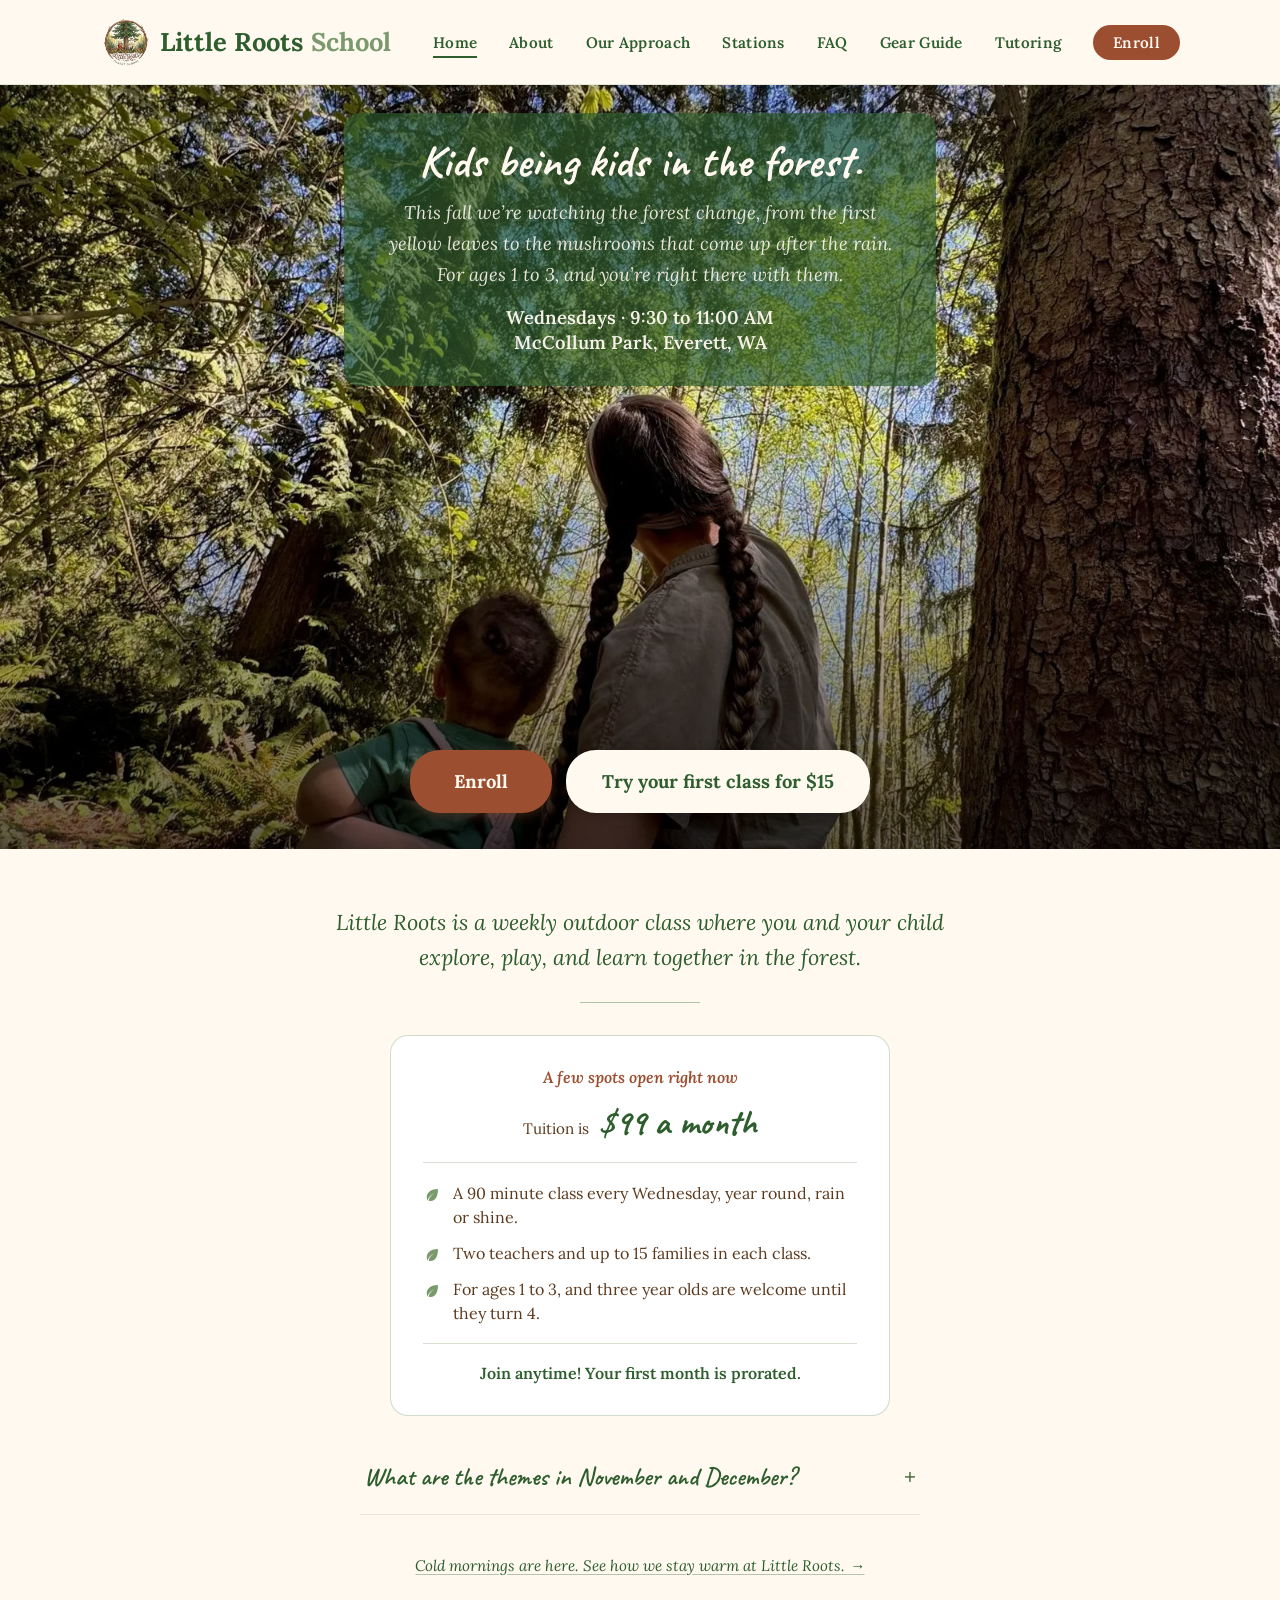
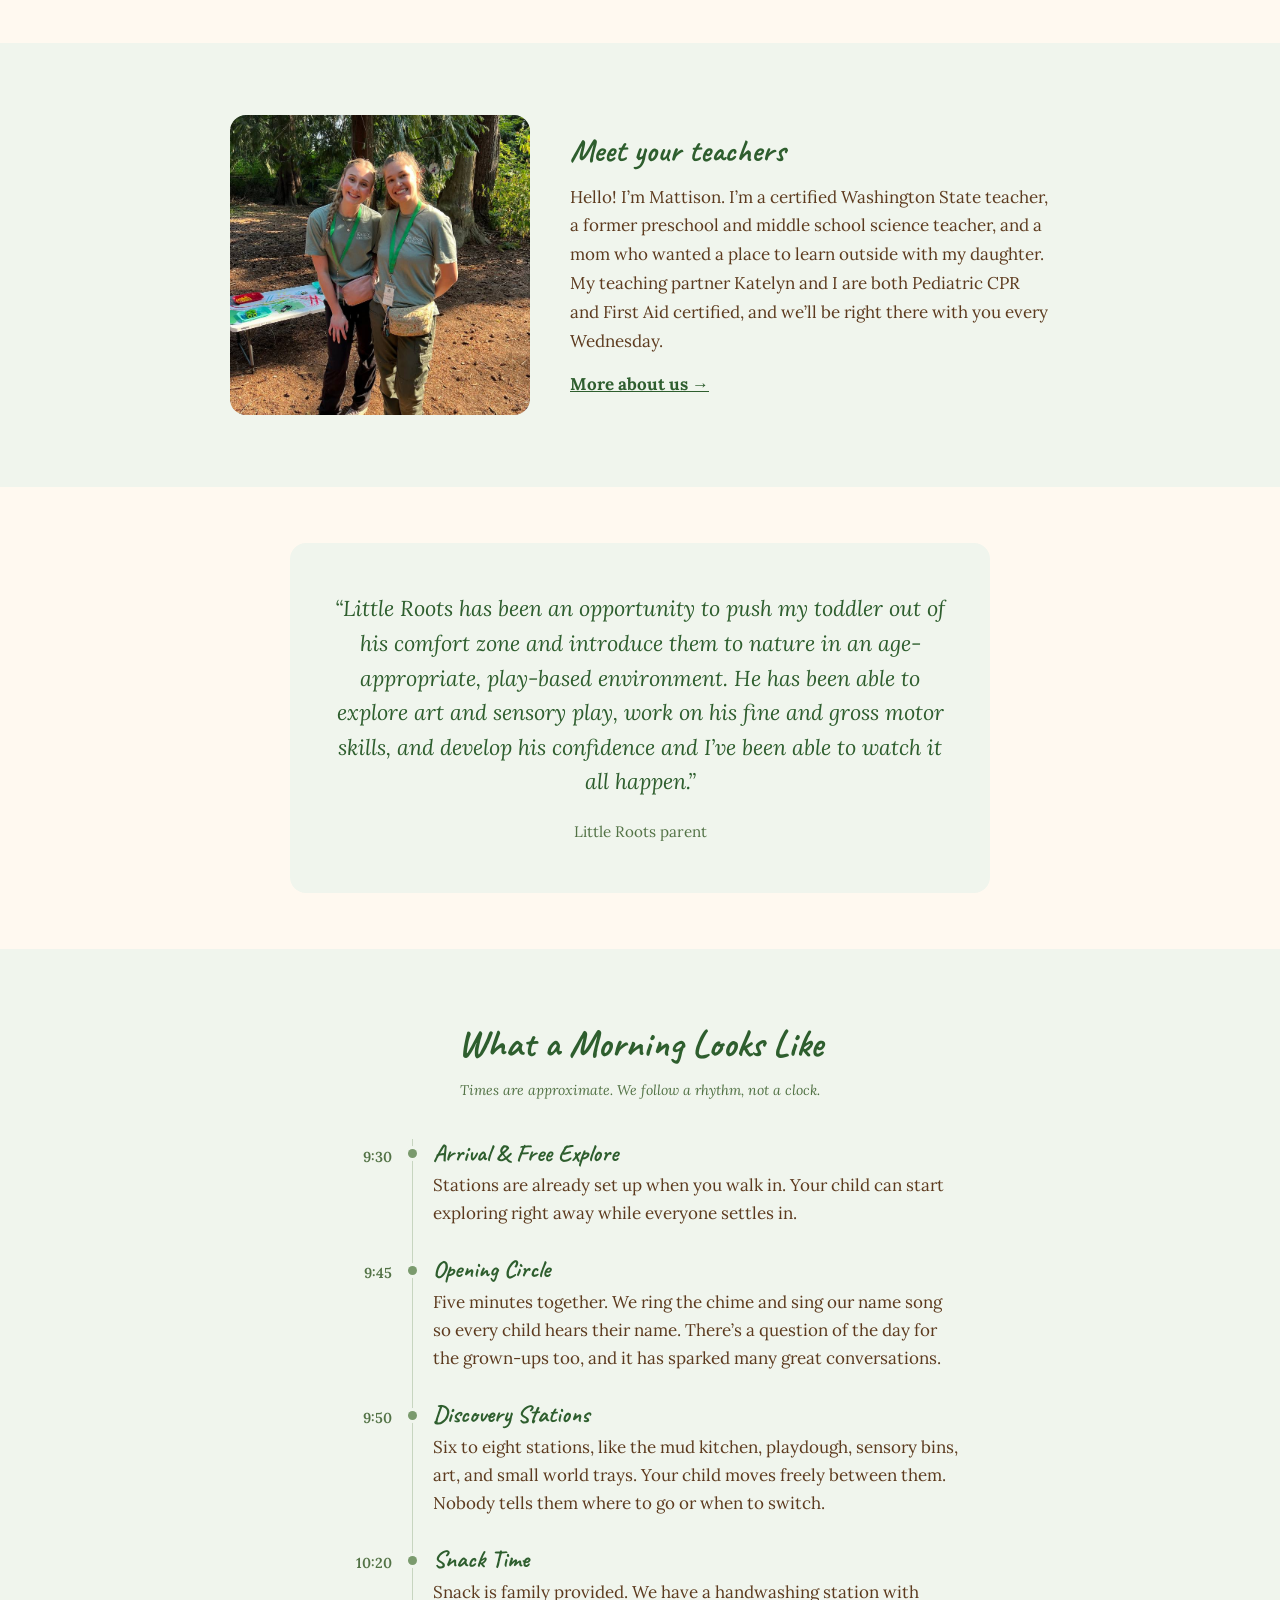
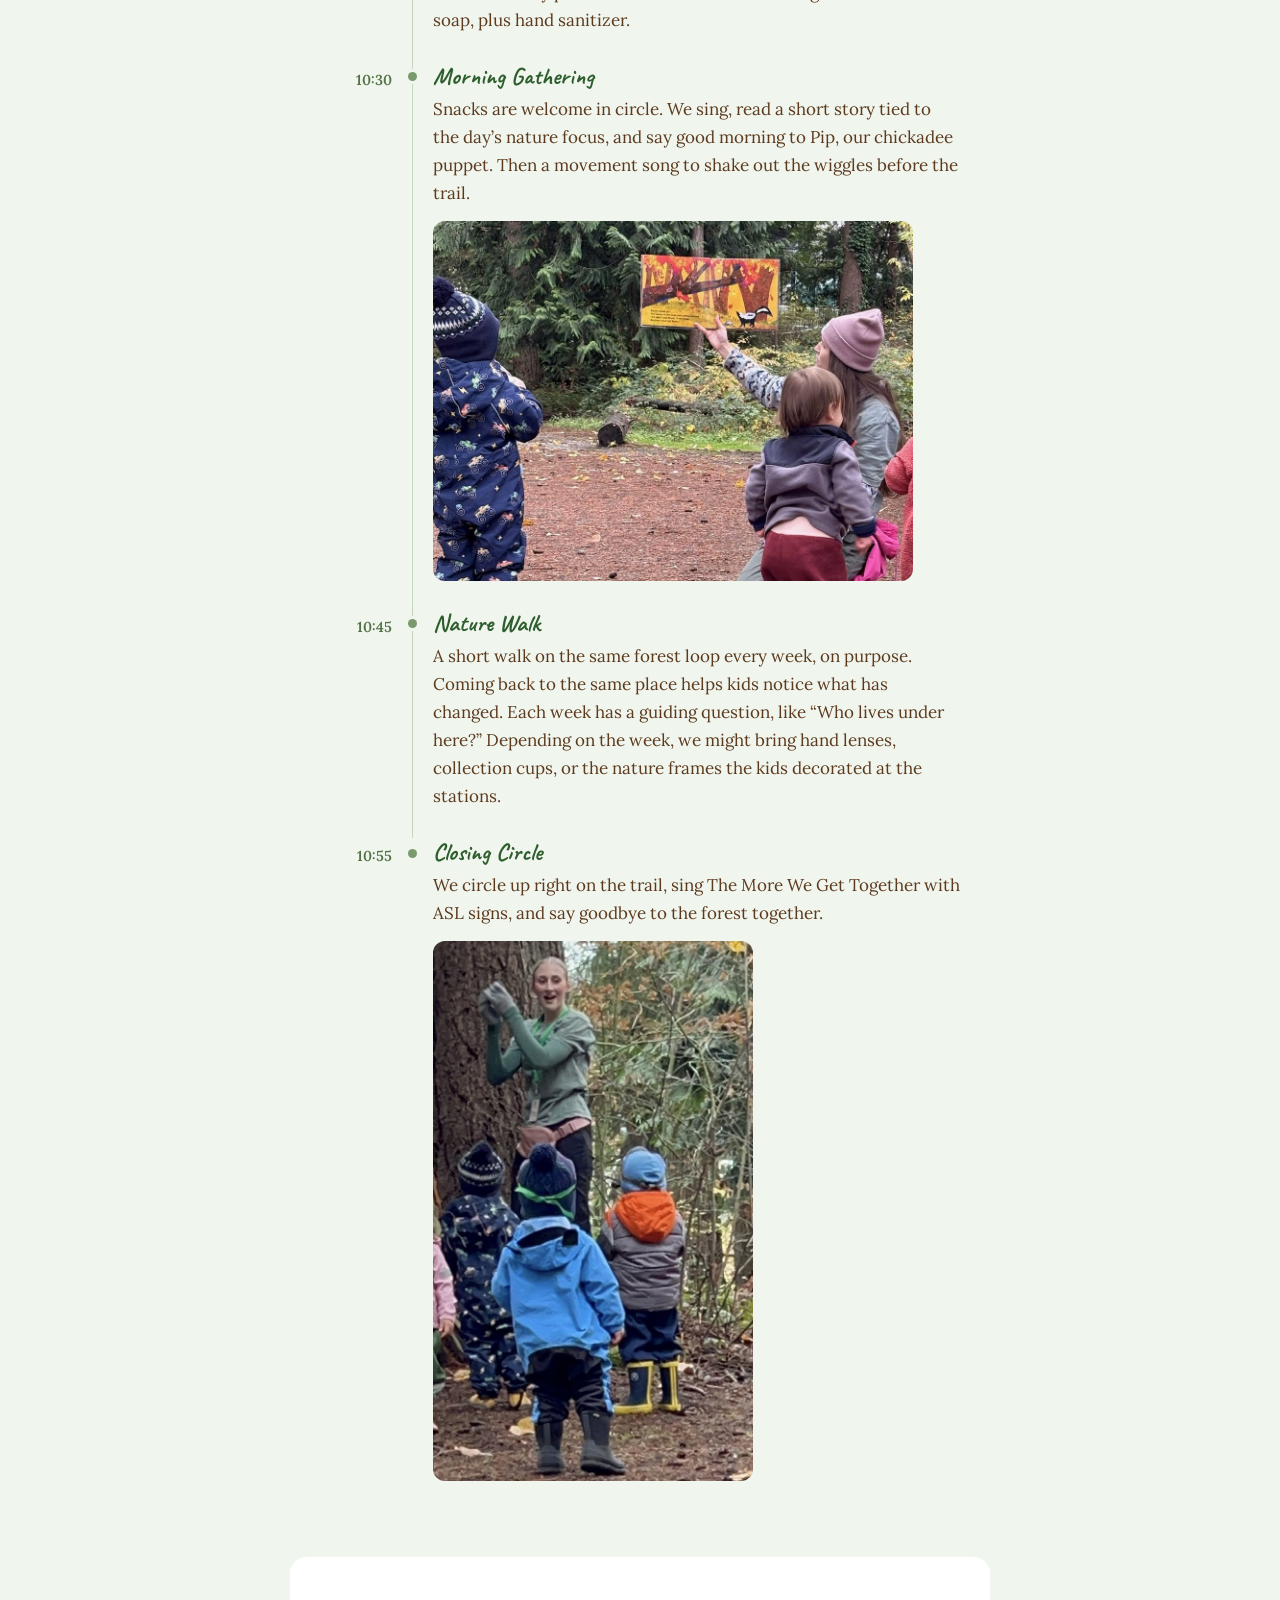
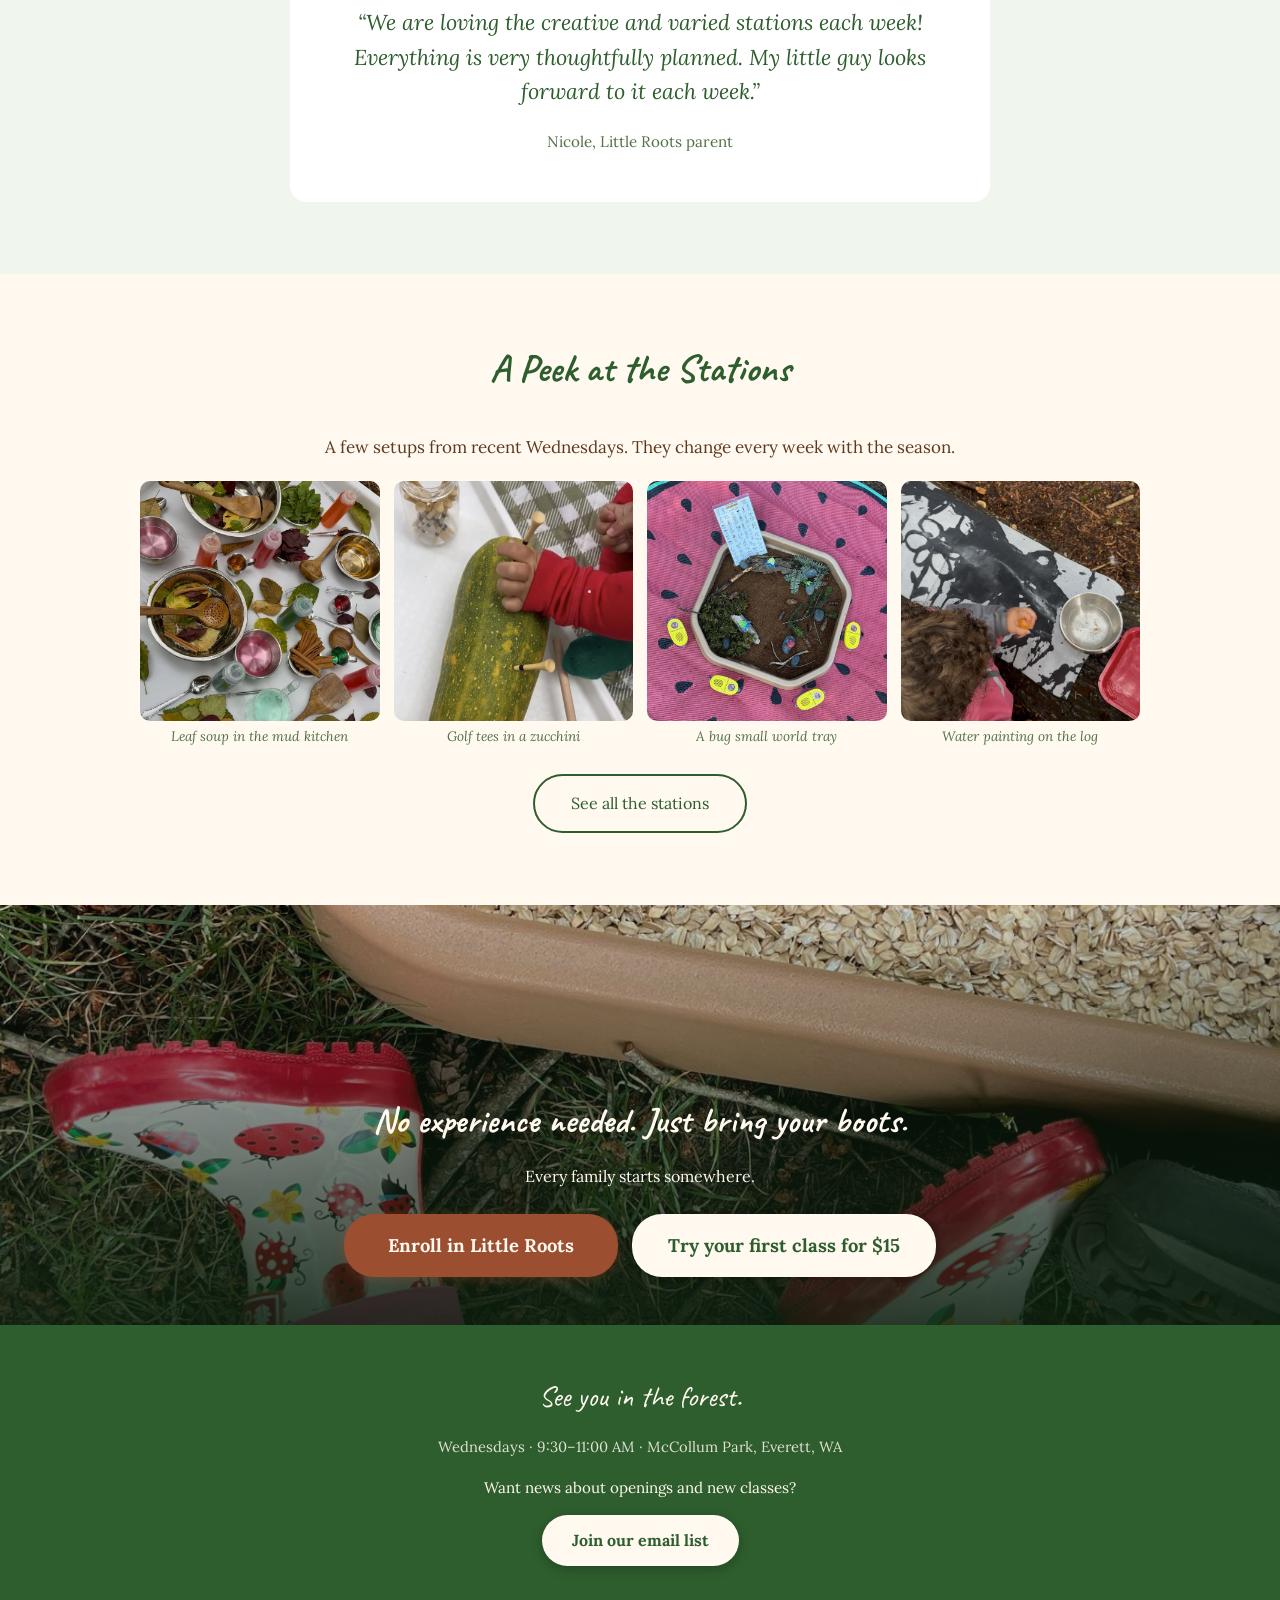
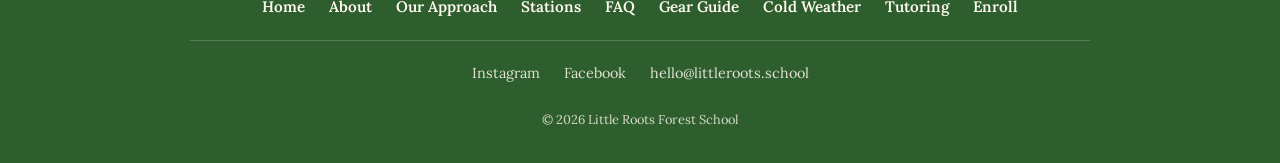
==== commit 5a23b239: "Add story time photo to Morning Gathering, move trail photo to Closing Circle Co-Authored-By: Claude" ====
--- a/index.html
+++ b/index.html
@@ -244,6 +244,7 @@
           <div class="tl-body">
             <h3>Morning Gathering</h3>
             <p>Snacks are welcome in circle. We sing, read a short story tied to the day&rsquo;s nature focus, and say good morning to Pip, our chickadee puppet. Then a movement song to shake out the wiggles before the trail.</p>
+            <img src="images/morning-gathering-story.jpg" alt="A teacher kneeling in the forest, holding up a fall picture book with a skunk on the page while toddlers in rain gear watch" class="tl-photo tl-photo--wide" width="1000" height="750" loading="lazy">
           </div>
         </div>
 
@@ -252,7 +253,6 @@
           <div class="tl-body">
             <h3>Nature Walk</h3>
             <p>A short walk on the same forest loop every week, on purpose. Coming back to the same place helps kids notice what has changed. Each week has a guiding question, like &ldquo;Who lives under here?&rdquo; Depending on the week, we might bring hand lenses, collection cups, or the nature frames the kids decorated at the stations.</p>
-            <img src="images/trail-pip.jpg" alt="Toddlers in rain jackets, hats, and rain boots on a forest trail, staring up at a teacher" class="tl-photo" width="661" height="1115" loading="lazy">
           </div>
         </div>
 
@@ -261,6 +261,7 @@
           <div class="tl-body">
             <h3>Closing Circle</h3>
             <p>We circle up right on the trail, sing The More We Get Together with ASL signs, and say goodbye to the forest together.</p>
+            <img src="images/trail-pip.jpg" alt="Toddlers in rain jackets, hats, and rain boots on a forest trail, staring up at a teacher" class="tl-photo" width="661" height="1115" loading="lazy">
           </div>
         </div>
 
--- a/css/style.css
+++ b/css/style.css
@@ -1515,6 +1515,10 @@
   height: auto;
   margin-top: 14px;
   border-radius: 12px;
+}
+
+.tl-photo--wide {
+  max-width: 480px;
 }
 
 /* ===== FAQ Accordion ===== */
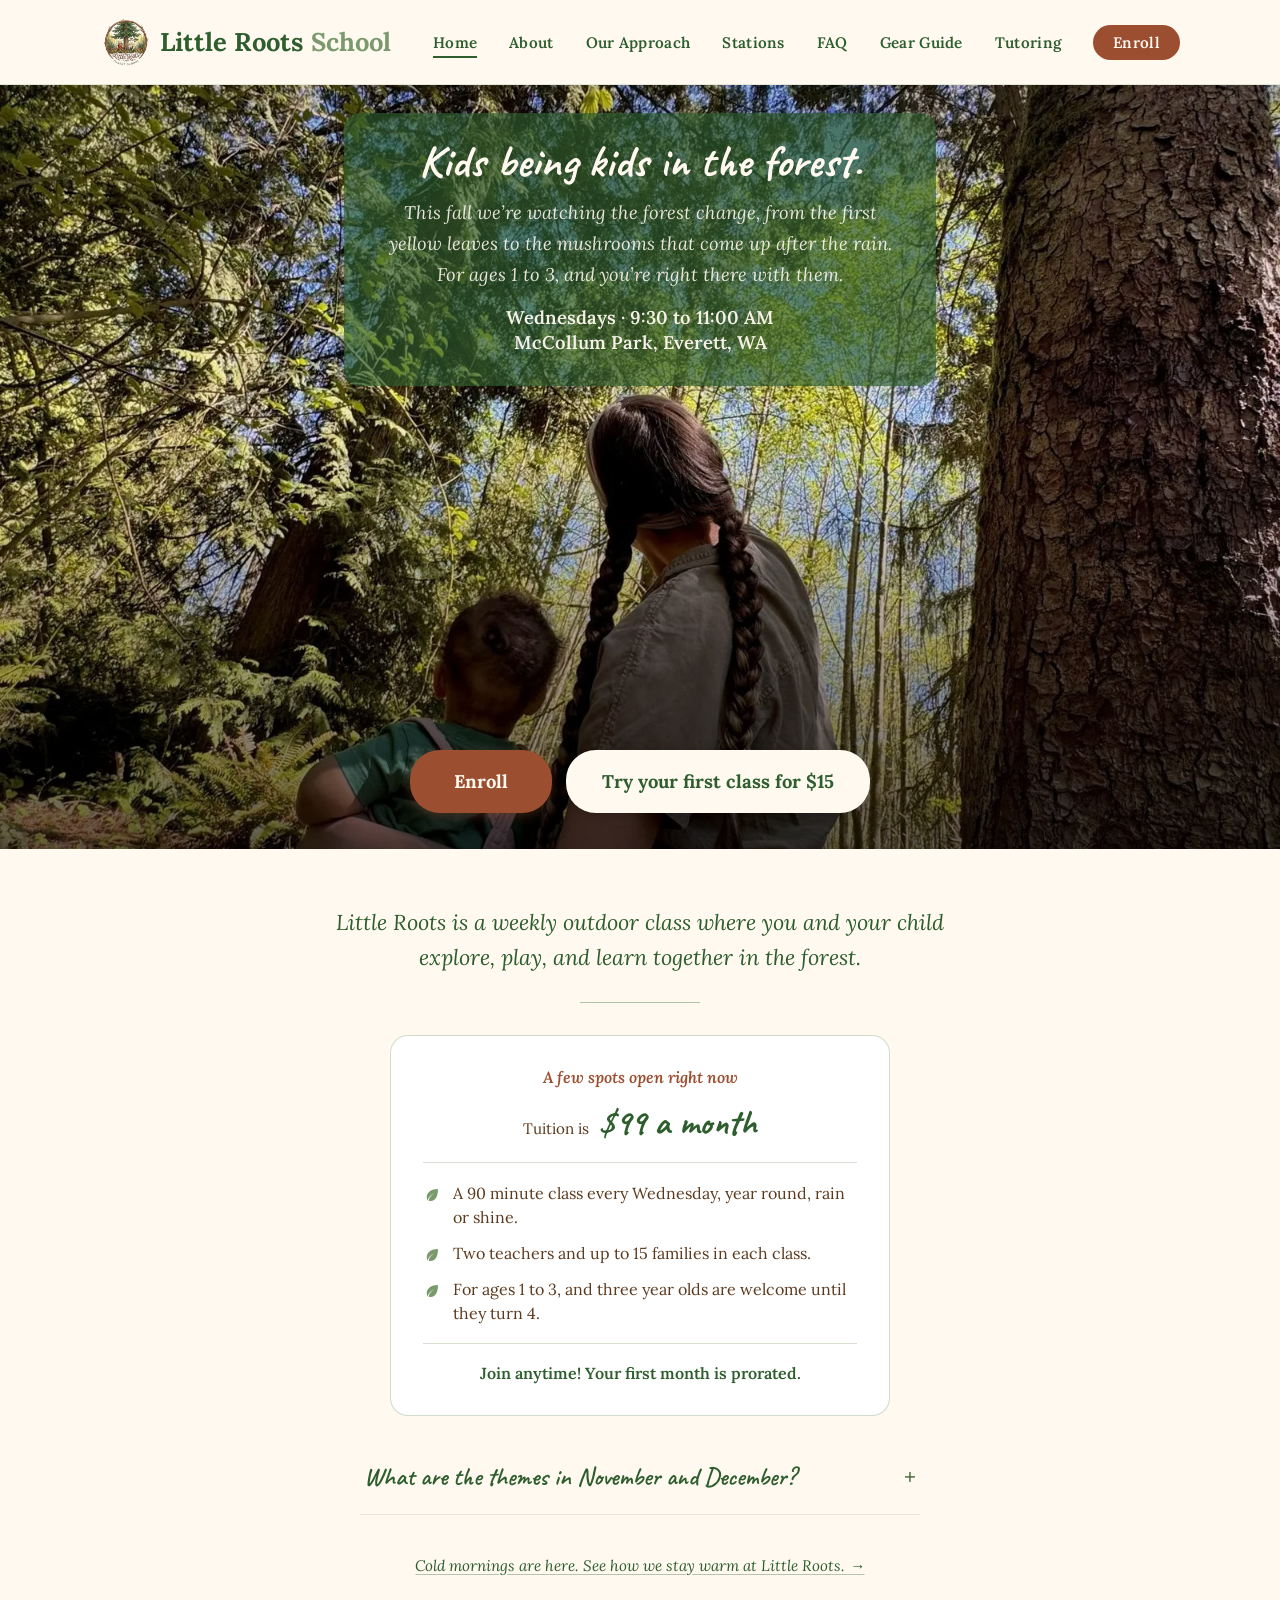
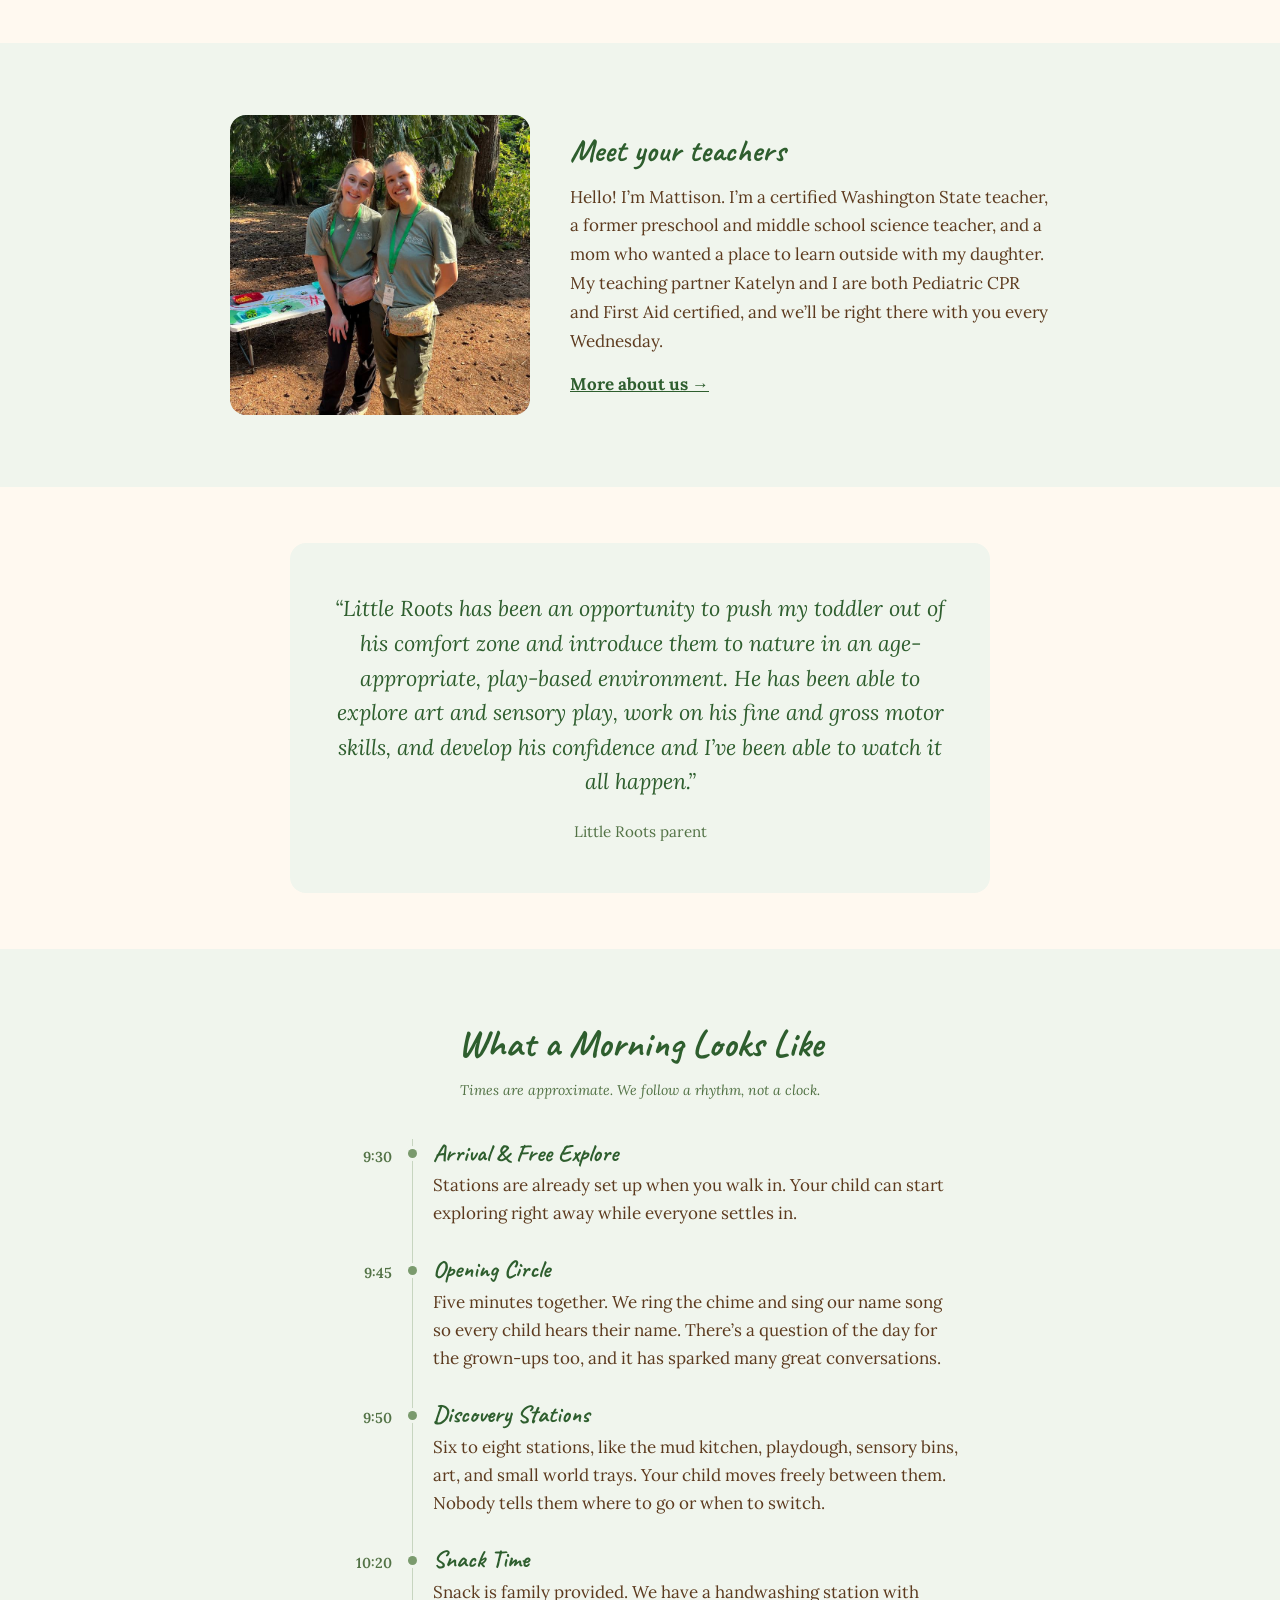
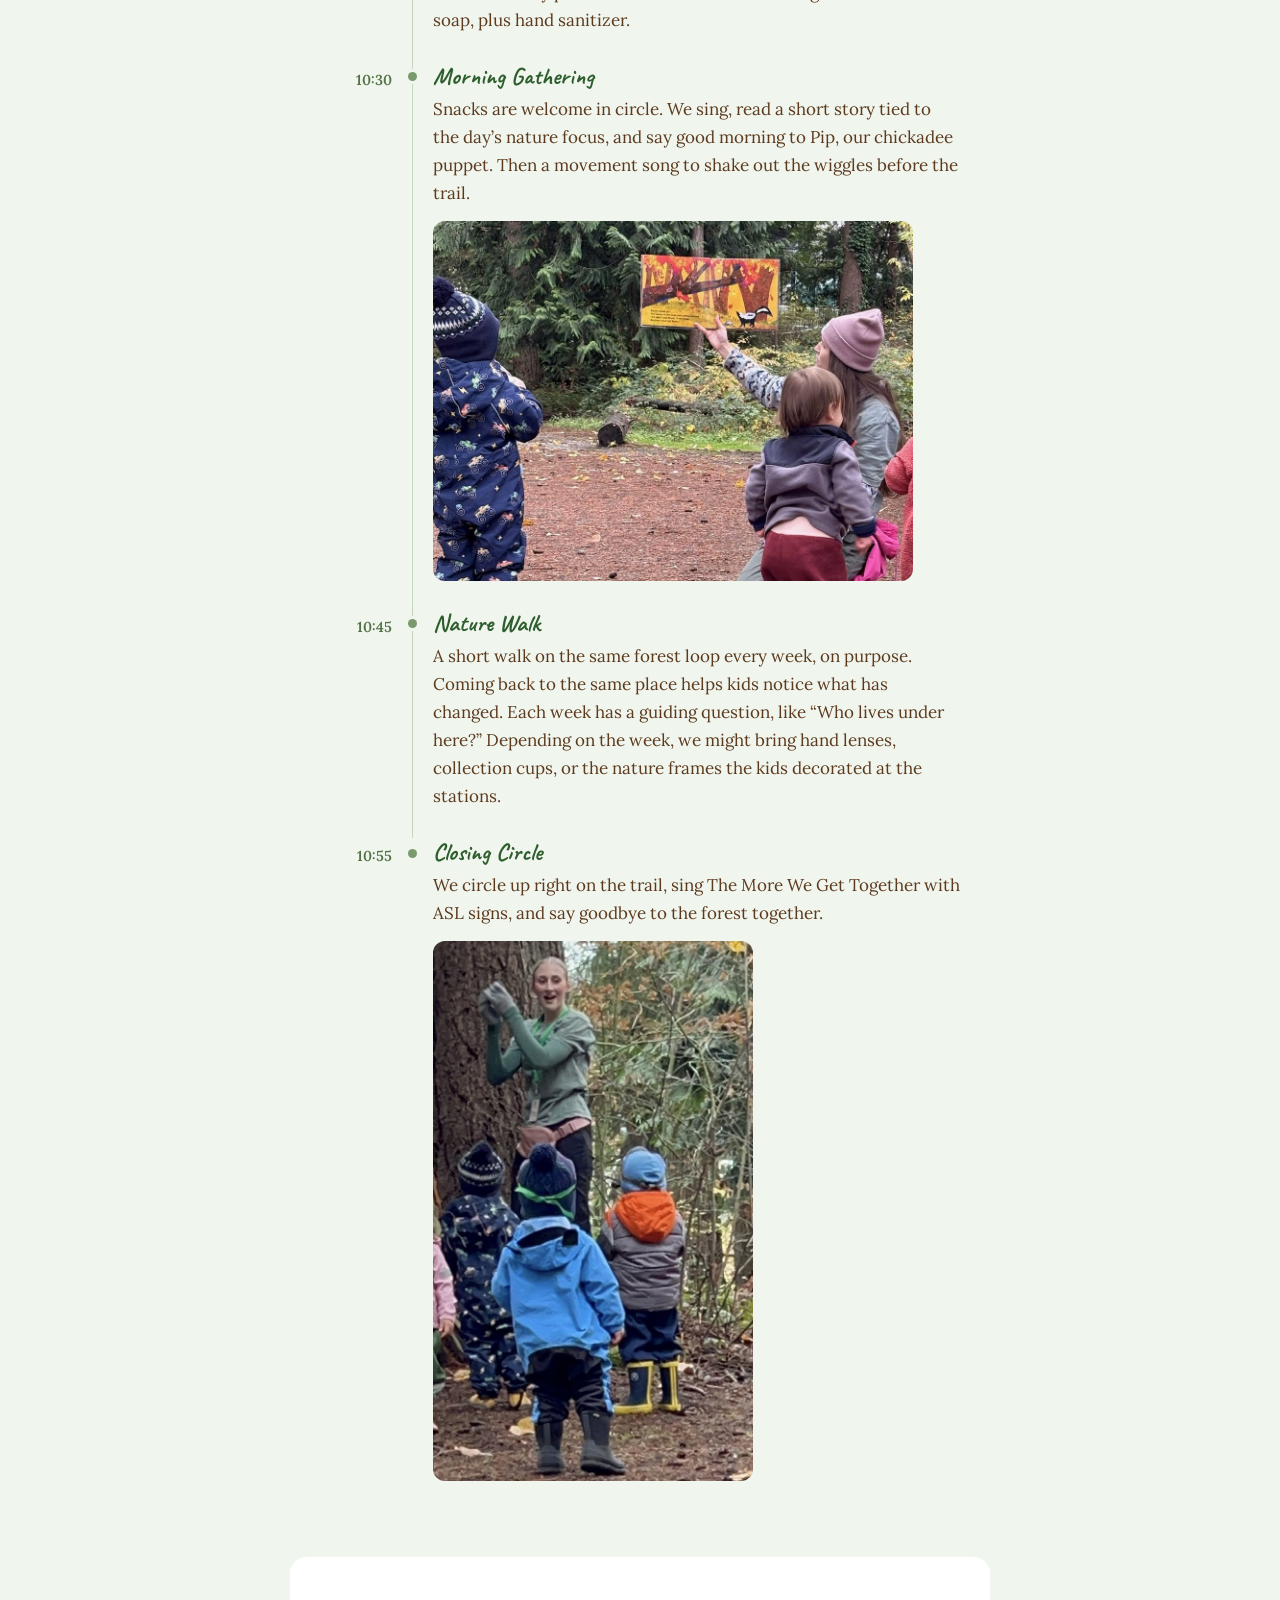
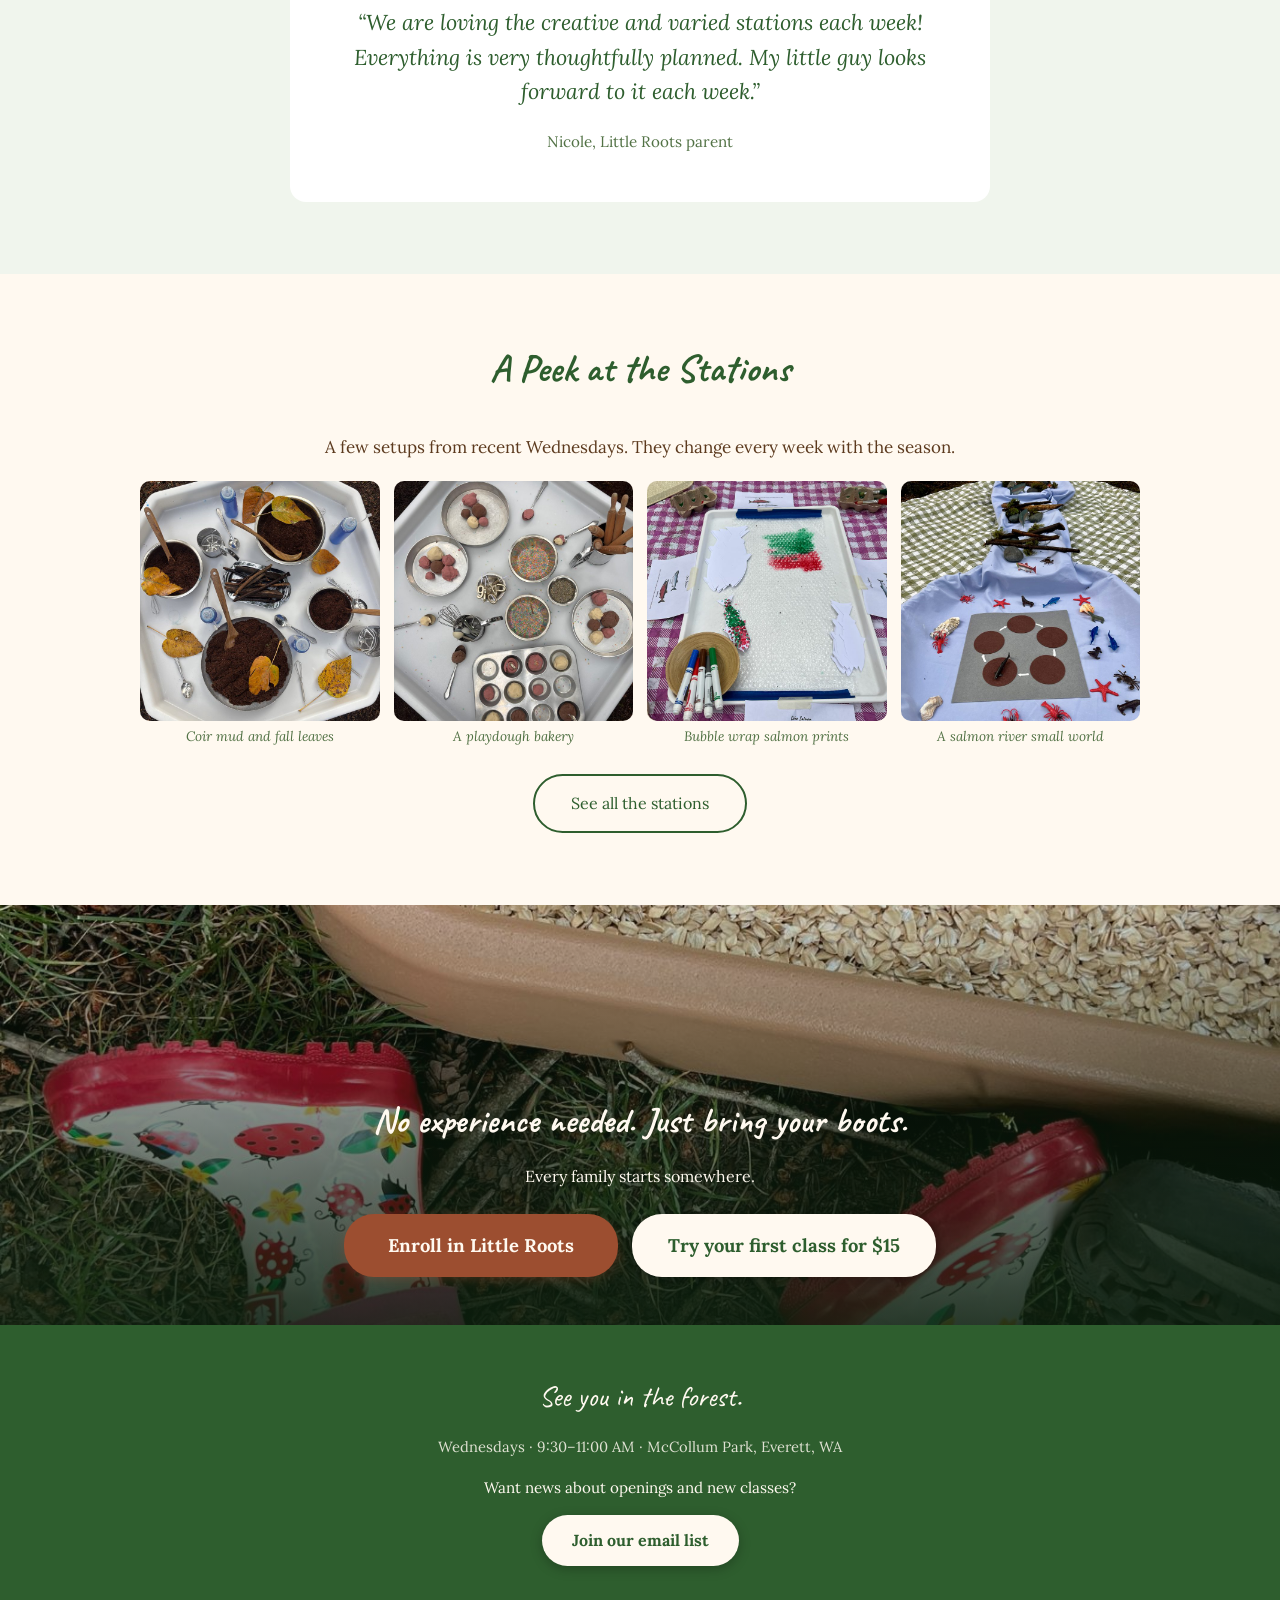
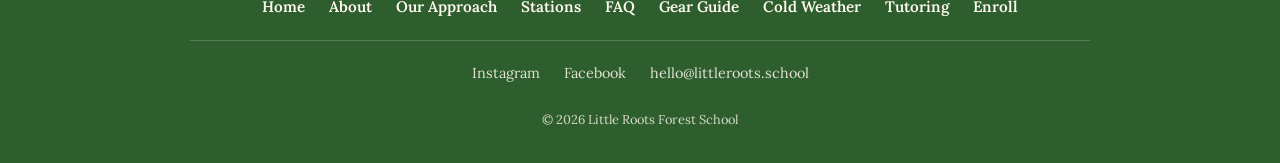
==== commit 88a7deff: "New station photos on home and Stations pages Home peek now shows the coir mud kitchen, playdough ba" ====
--- a/index.html
+++ b/index.html
@@ -285,20 +285,20 @@
         </div>
         <div class="belief-photo-row belief-photo-row--two belief-photo-row--four">
           <figure>
-            <img src="images/station-mud-kitchen-leaf-soup.jpg" alt="A mud kitchen tray set up with leaf soup, cinnamon sticks, colored water, wooden spoons, whisks, and squeeze bottles" width="800" height="800" loading="lazy">
-            <figcaption>Leaf soup in the mud kitchen</figcaption>
+            <img src="images/station-mud-kitchen-coir-leaves.jpg" alt="A mud kitchen tray with bowls of coconut coir, wooden spoons, sticks, squeeze bottles of blue water, and yellow fall leaves" width="800" height="800" loading="lazy">
+            <figcaption>Coir mud and fall leaves</figcaption>
           </figure>
           <figure>
-            <img src="images/station-practical-golf-tees.jpg" alt="A toddler pushing golf tees into a big zucchini, with a jar of tees nearby" width="800" height="800" loading="lazy">
-            <figcaption>Golf tees in a zucchini</figcaption>
+            <img src="images/station-playdough-bakery.jpg" alt="A playdough bakery tray with pink, brown, and vanilla dough, cake pans, a muffin tin, rolling pins, sprinkles, and number candles" width="800" height="800" loading="lazy">
+            <figcaption>A playdough bakery</figcaption>
           </figure>
           <figure>
-            <img src="images/station-nature-bug-tray.jpg" alt="A small world bug tray with moss, bark, pinecones, toy bugs, bug viewers, and a field guide" width="800" height="800" loading="lazy">
-            <figcaption>A bug small world tray</figcaption>
+            <img src="images/station-art-salmon-prints.jpg" alt="A tray of bubble wrap with red and green paint for printing paper salmon, next to coho salmon picture cards" width="800" height="800" loading="lazy">
+            <figcaption>Bubble wrap salmon prints</figcaption>
           </figure>
           <figure>
-            <img src="images/station-water-painting.jpg" alt="A toddler painting with water on a magic water canvas laid across a fallen log" width="800" height="800" loading="lazy">
-            <figcaption>Water painting on the log</figcaption>
+            <img src="images/station-nature-salmon-river.jpg" alt="A salmon river small world made from a blue cloth, with sticks, moss, stones, toy salmon, and sea animals around a felt life cycle board" width="800" height="800" loading="lazy">
+            <figcaption>A salmon river small world</figcaption>
           </figure>
         </div>
         <a href="stations.html" class="btn btn-outline">See all the stations</a>
--- a/css/style.css
+++ b/css/style.css
@@ -1753,6 +1753,13 @@
 
 .belief-photo-row--two {
   grid-template-columns: repeat(2, 1fr);
+}
+
+/* an odd photo out at the end sits centered instead of leaving a gap */
+.belief-photo-row--two > :last-child:nth-child(odd) {
+  grid-column: 1 / -1;
+  justify-self: center;
+  width: calc(50% - 6px);
 }
 
 .belief-photo-row figure {
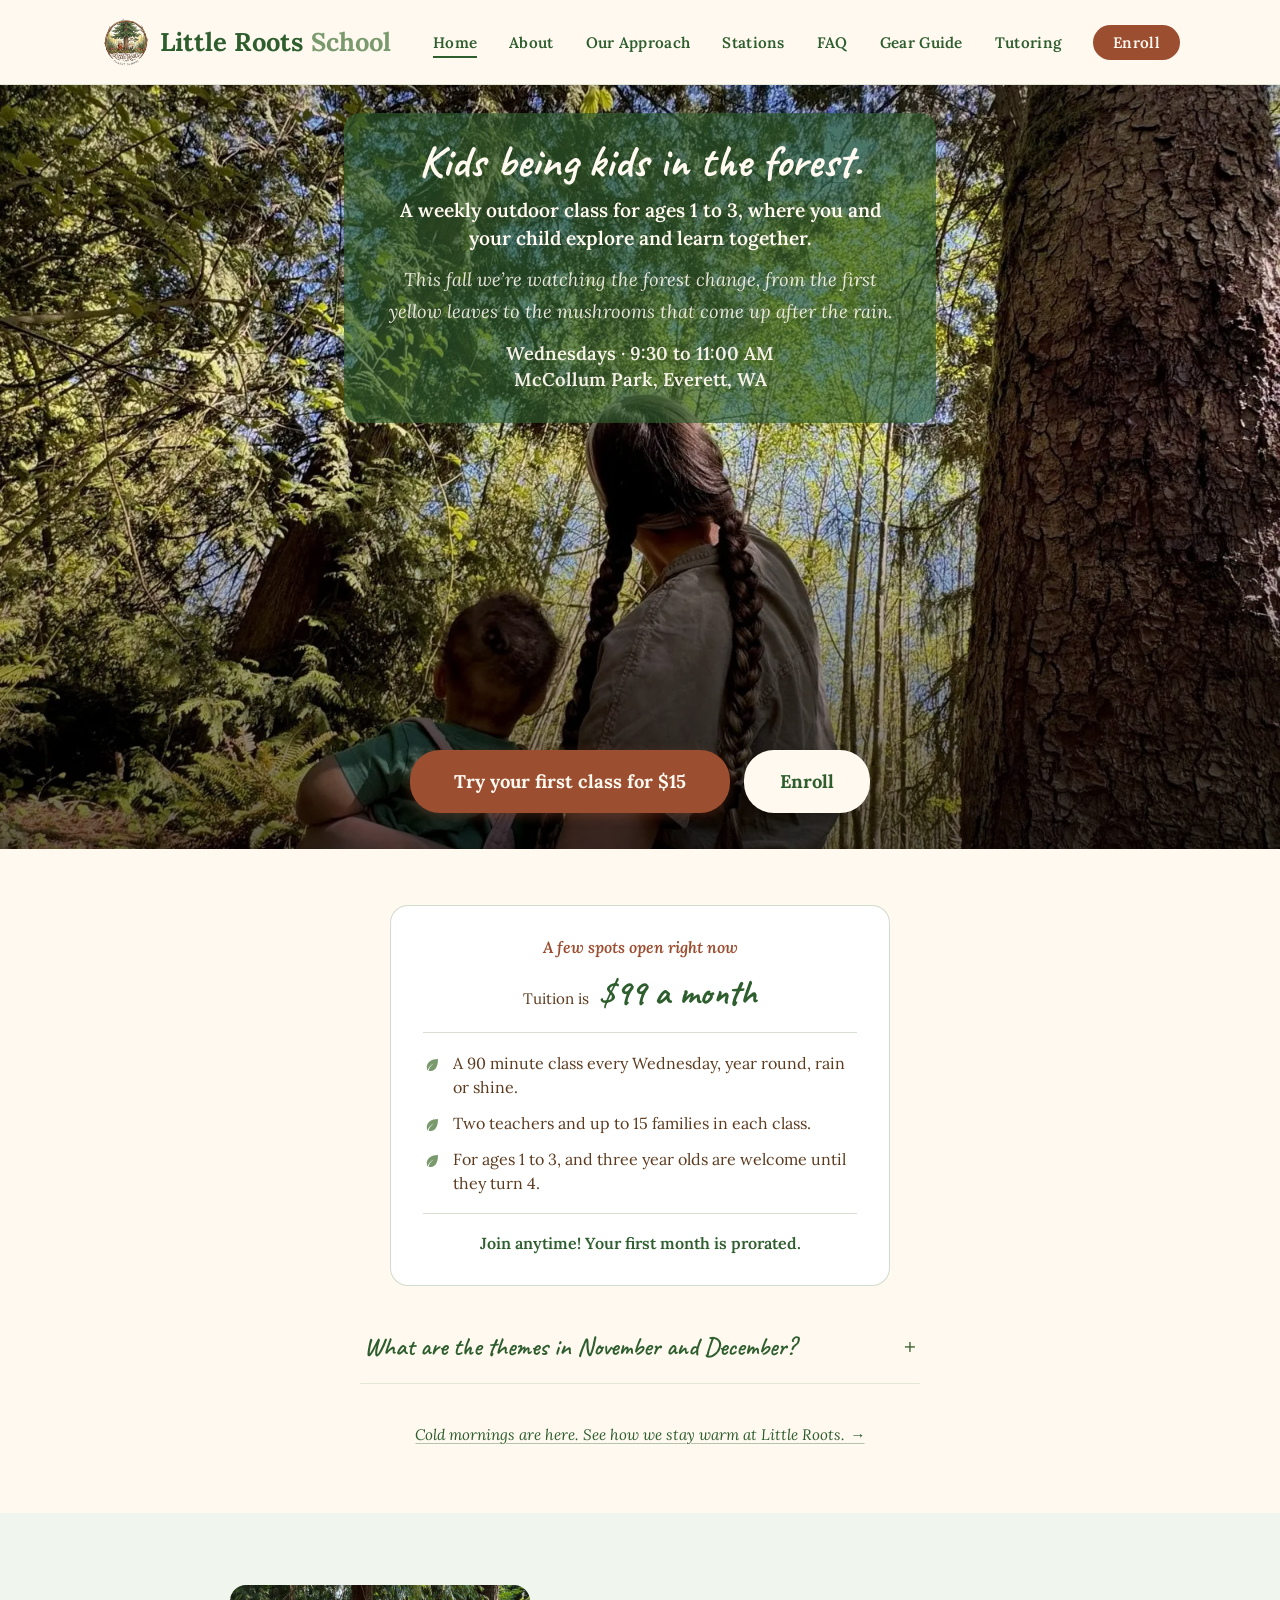
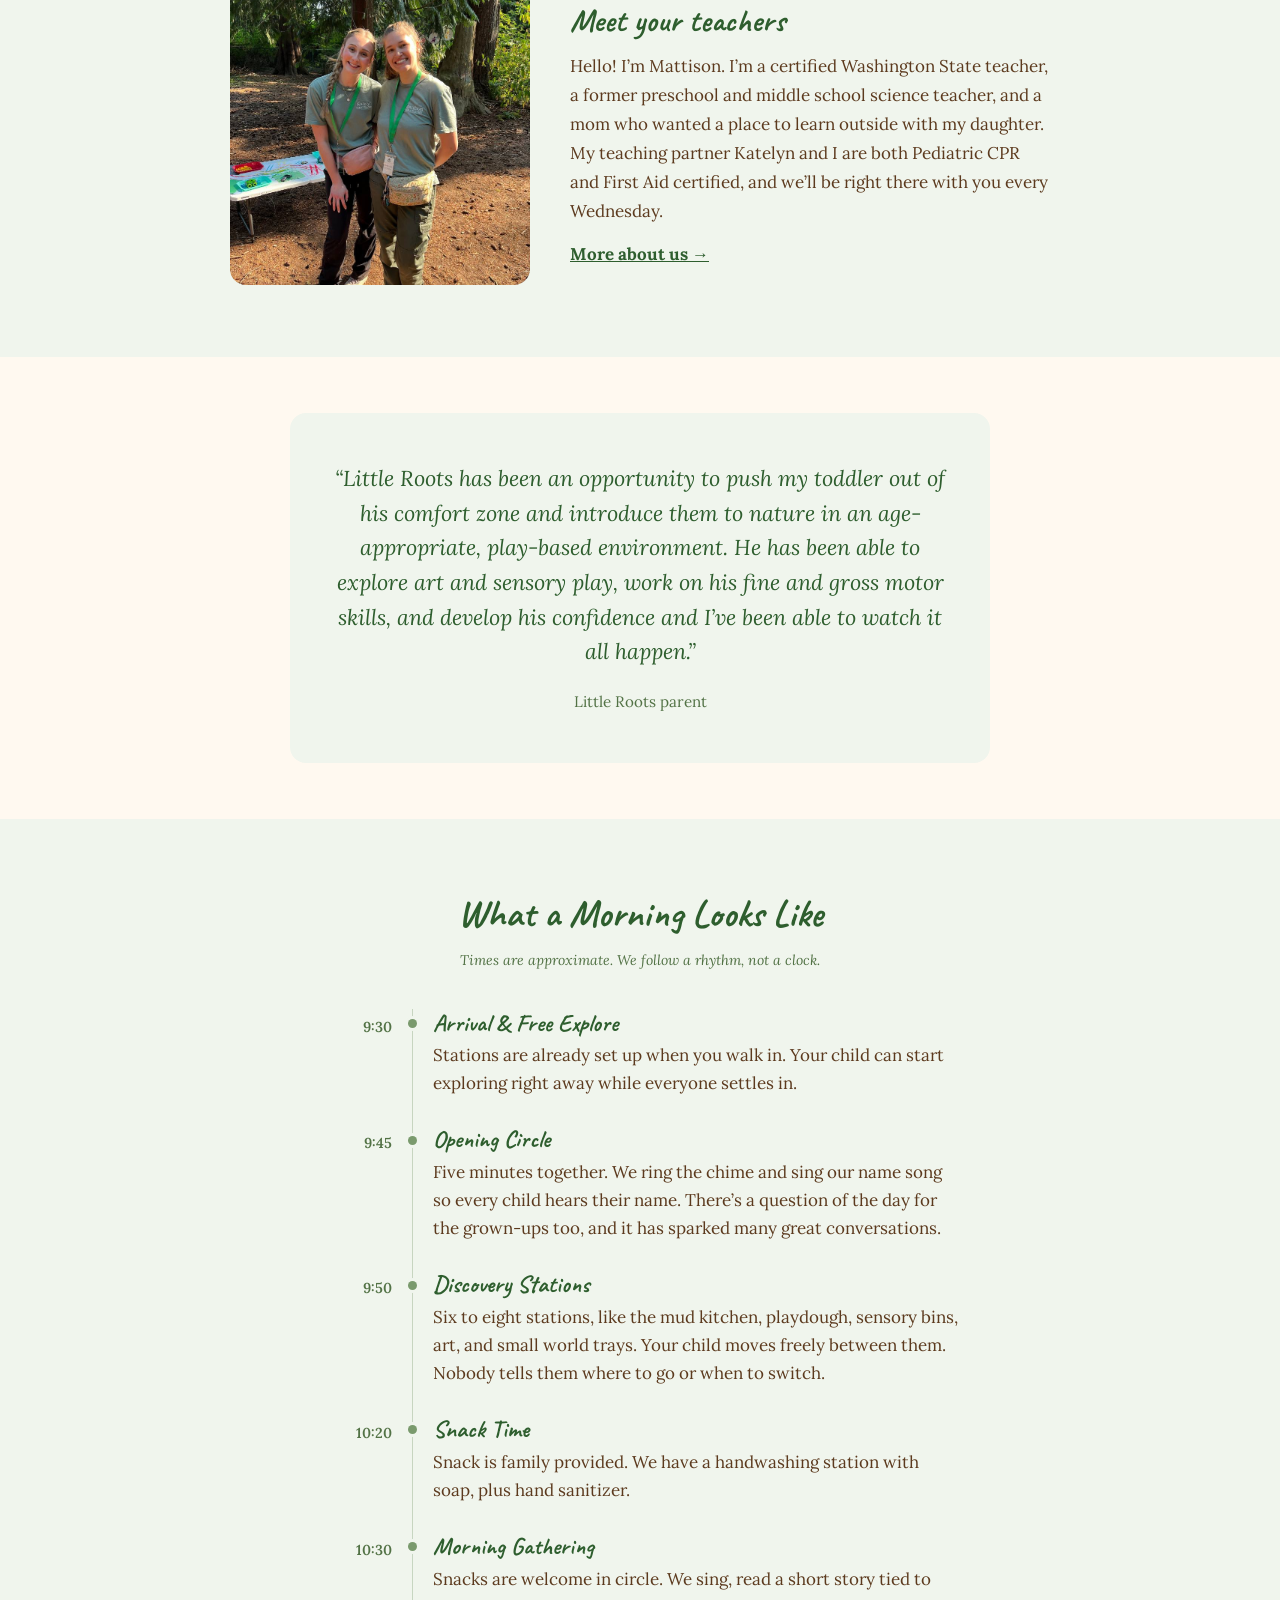
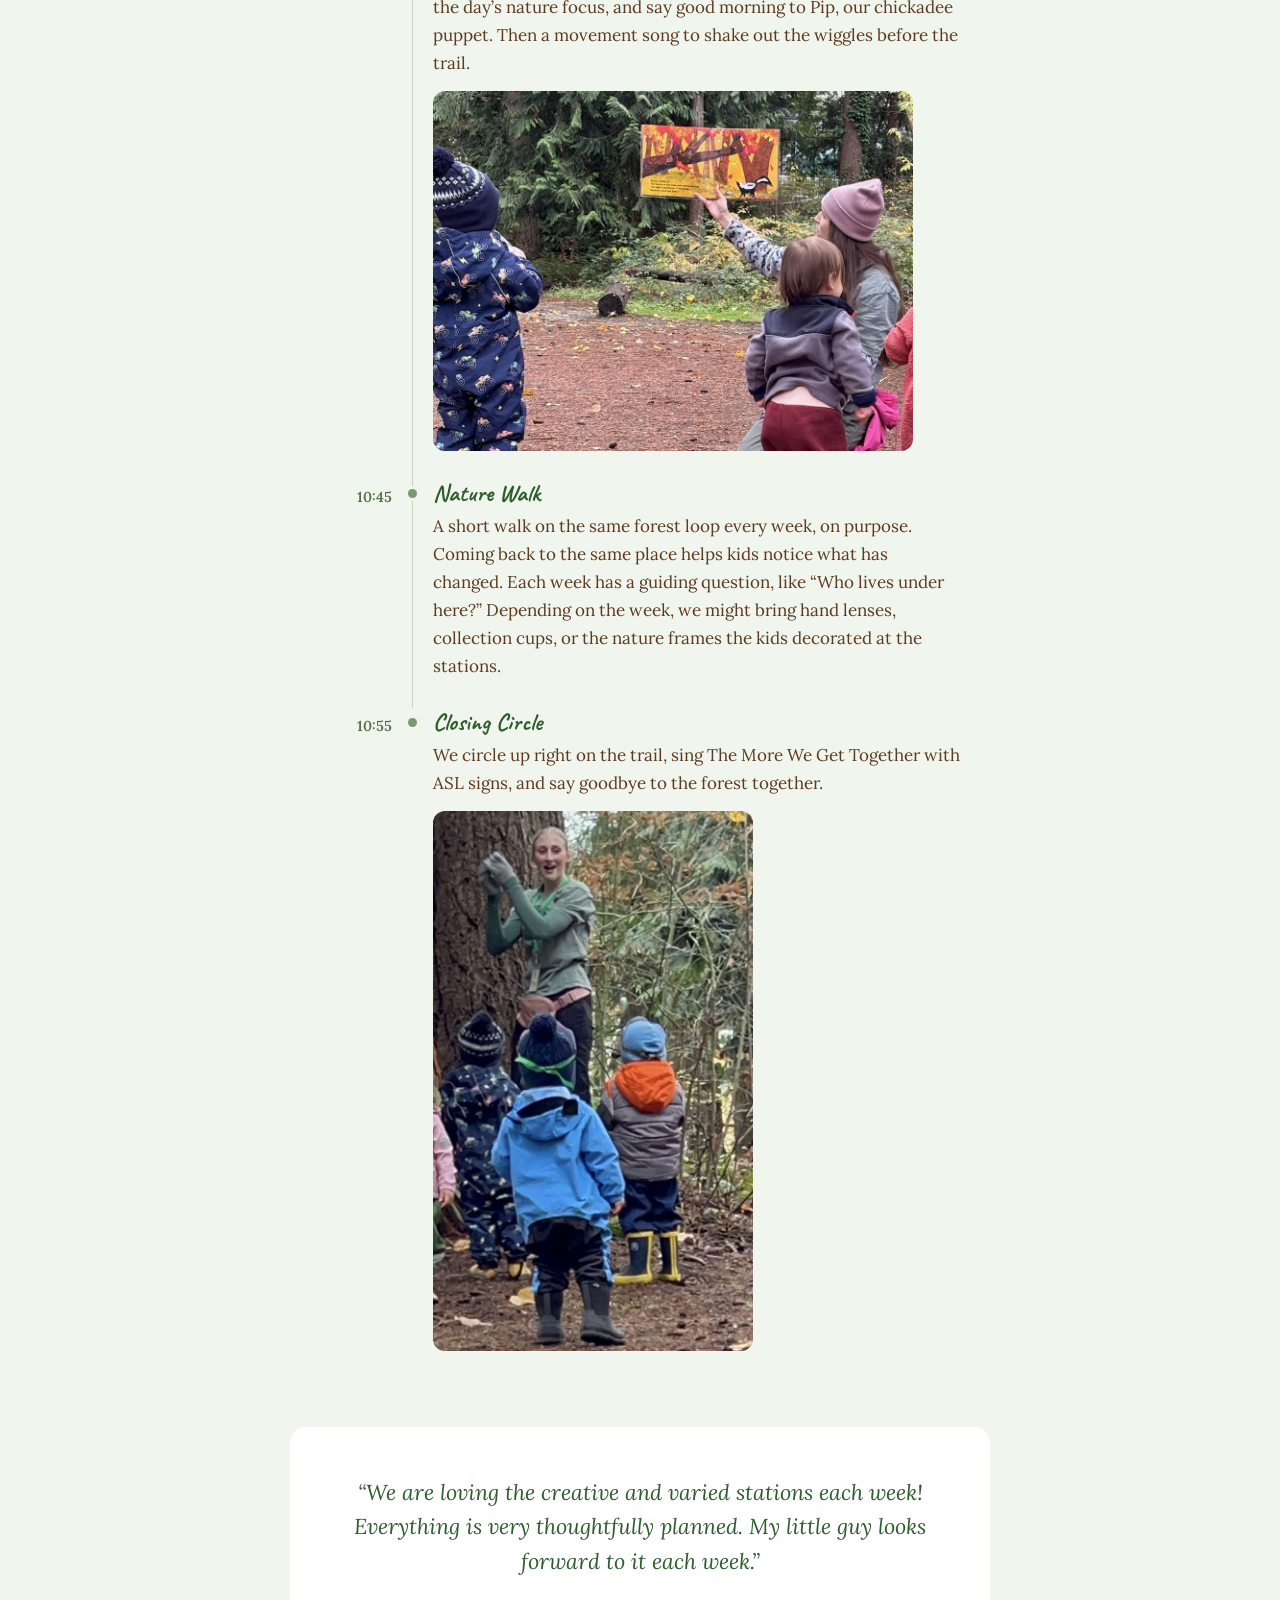
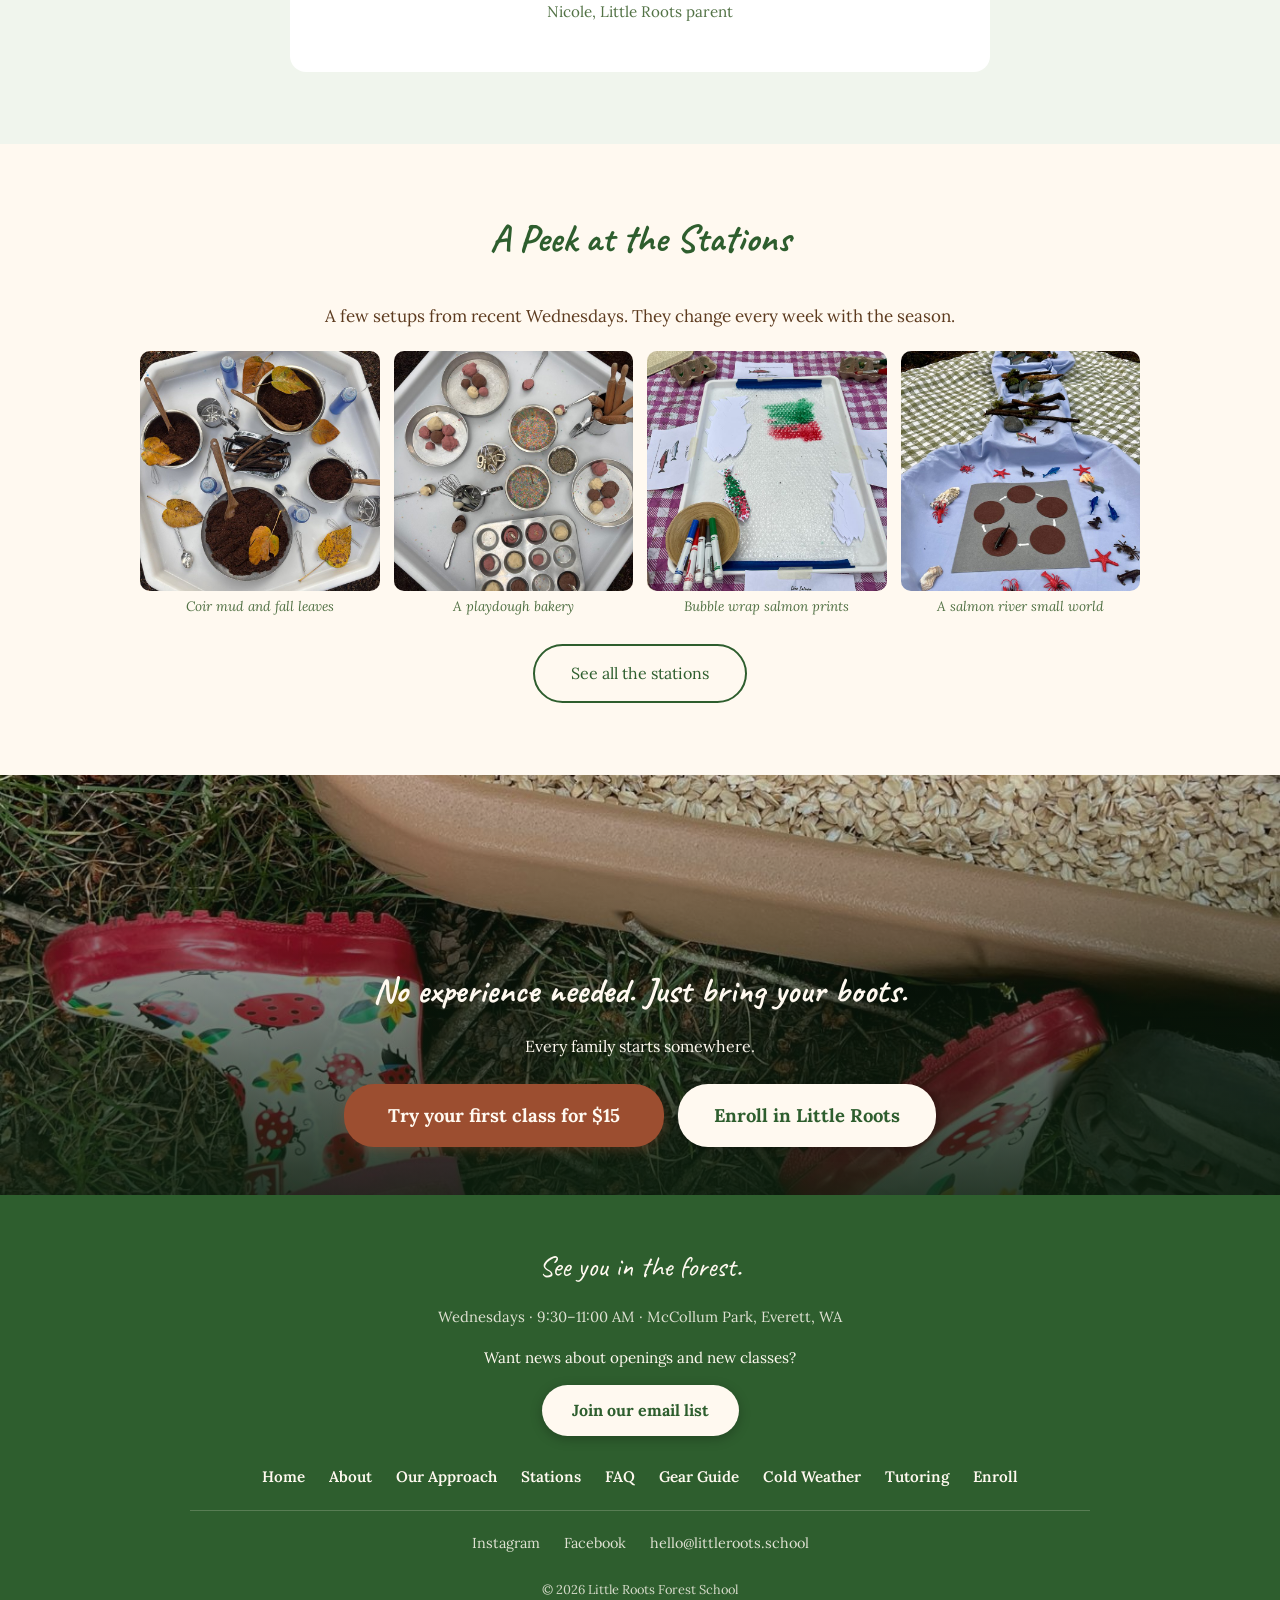
==== commit e42d3061: "Homepage: lead with the trial class and say what the class is up top Co-Authored-By: Claude Opus 5.5" ====
--- a/index.html
+++ b/index.html
@@ -116,14 +116,15 @@
     <div class="container">
       <div class="hero-text-block">
         <h1>Kids being kids in the forest.</h1>
-        <p class="subtitle">This fall we&rsquo;re watching the forest change, from the first yellow leaves to the mushrooms that come up after the rain. For ages 1 to 3, and you&rsquo;re right there with them.</p>
+        <p class="hero-what">A weekly outdoor class for ages 1 to 3, where you and your child explore and learn together.</p>
+        <p class="subtitle">This fall we&rsquo;re watching the forest change, from the first yellow leaves to the mushrooms that come up after the rain.</p>
         <div class="summer-details">
           <p class="summer-info">Wednesdays &middot; 9:30 to 11:00 AM<br>McCollum Park, Everett, WA</p>
         </div>
       </div>
       <div class="hero-buttons">
-        <a href="register.html" class="btn btn-rust">Enroll</a>
-        <a href="https://form.jotform.com/261978581507066" class="btn btn-light" target="_blank" rel="noopener noreferrer">Try your first class for $15<span class="sr-only"> (opens in new tab)</span></a>
+        <a href="https://form.jotform.com/261978581507066" class="btn btn-rust" target="_blank" rel="noopener noreferrer">Try your first class for $15<span class="sr-only"> (opens in new tab)</span></a>
+        <a href="register.html" class="btn btn-light">Enroll</a>
       </div>
     </div>
   </section>
@@ -131,8 +132,6 @@
   <!-- Pricing -->
   <section class="section pricing-section">
     <div class="container">
-      <p class="home-intro">Little Roots is a weekly outdoor class where you and your child explore, play, and learn together in the forest.</p>
-      <div class="intro-divider" aria-hidden="true"></div>
       <div class="pricing-block">
         <p class="price-note price-note--group">A few spots open right now</p>
         <div class="price-row">
@@ -318,8 +317,8 @@
         <h2 class="section-title">No experience needed. Just bring your boots.</h2>
         <p>Every family starts somewhere.</p>
         <div class="hero-buttons">
-          <a class="btn btn-rust" href="register.html">Enroll in Little Roots</a>
-          <a href="https://form.jotform.com/261978581507066" class="btn btn-light" target="_blank" rel="noopener noreferrer">Try your first class for $15<span class="sr-only"> (opens in new tab)</span></a>
+          <a href="https://form.jotform.com/261978581507066" class="btn btn-rust" target="_blank" rel="noopener noreferrer">Try your first class for $15<span class="sr-only"> (opens in new tab)</span></a>
+          <a class="btn btn-light" href="register.html">Enroll in Little Roots</a>
         </div>
       </div>
     </div>
--- a/css/style.css
+++ b/css/style.css
@@ -292,6 +292,16 @@
   margin: 0 auto 32px;
   color: var(--warm-brown);
   font-style: italic;
+}
+
+/* homepage: plain line saying what the class is, right under the headline */
+.hero .hero-what {
+  max-width: 520px;
+  margin: 0 auto 12px;
+  color: #FFF9F0;
+  font-size: 1.2rem;
+  font-weight: 600;
+  line-height: 1.45;
 }
 
 /* Photo hero (homepage) — light text over dark image */
@@ -3904,3 +3914,7 @@
 .page-tutoring .tutor-weeks-note {
   margin-top: 18px;
 }
+
+.register-after-title {
+  margin-top: 64px;
+}
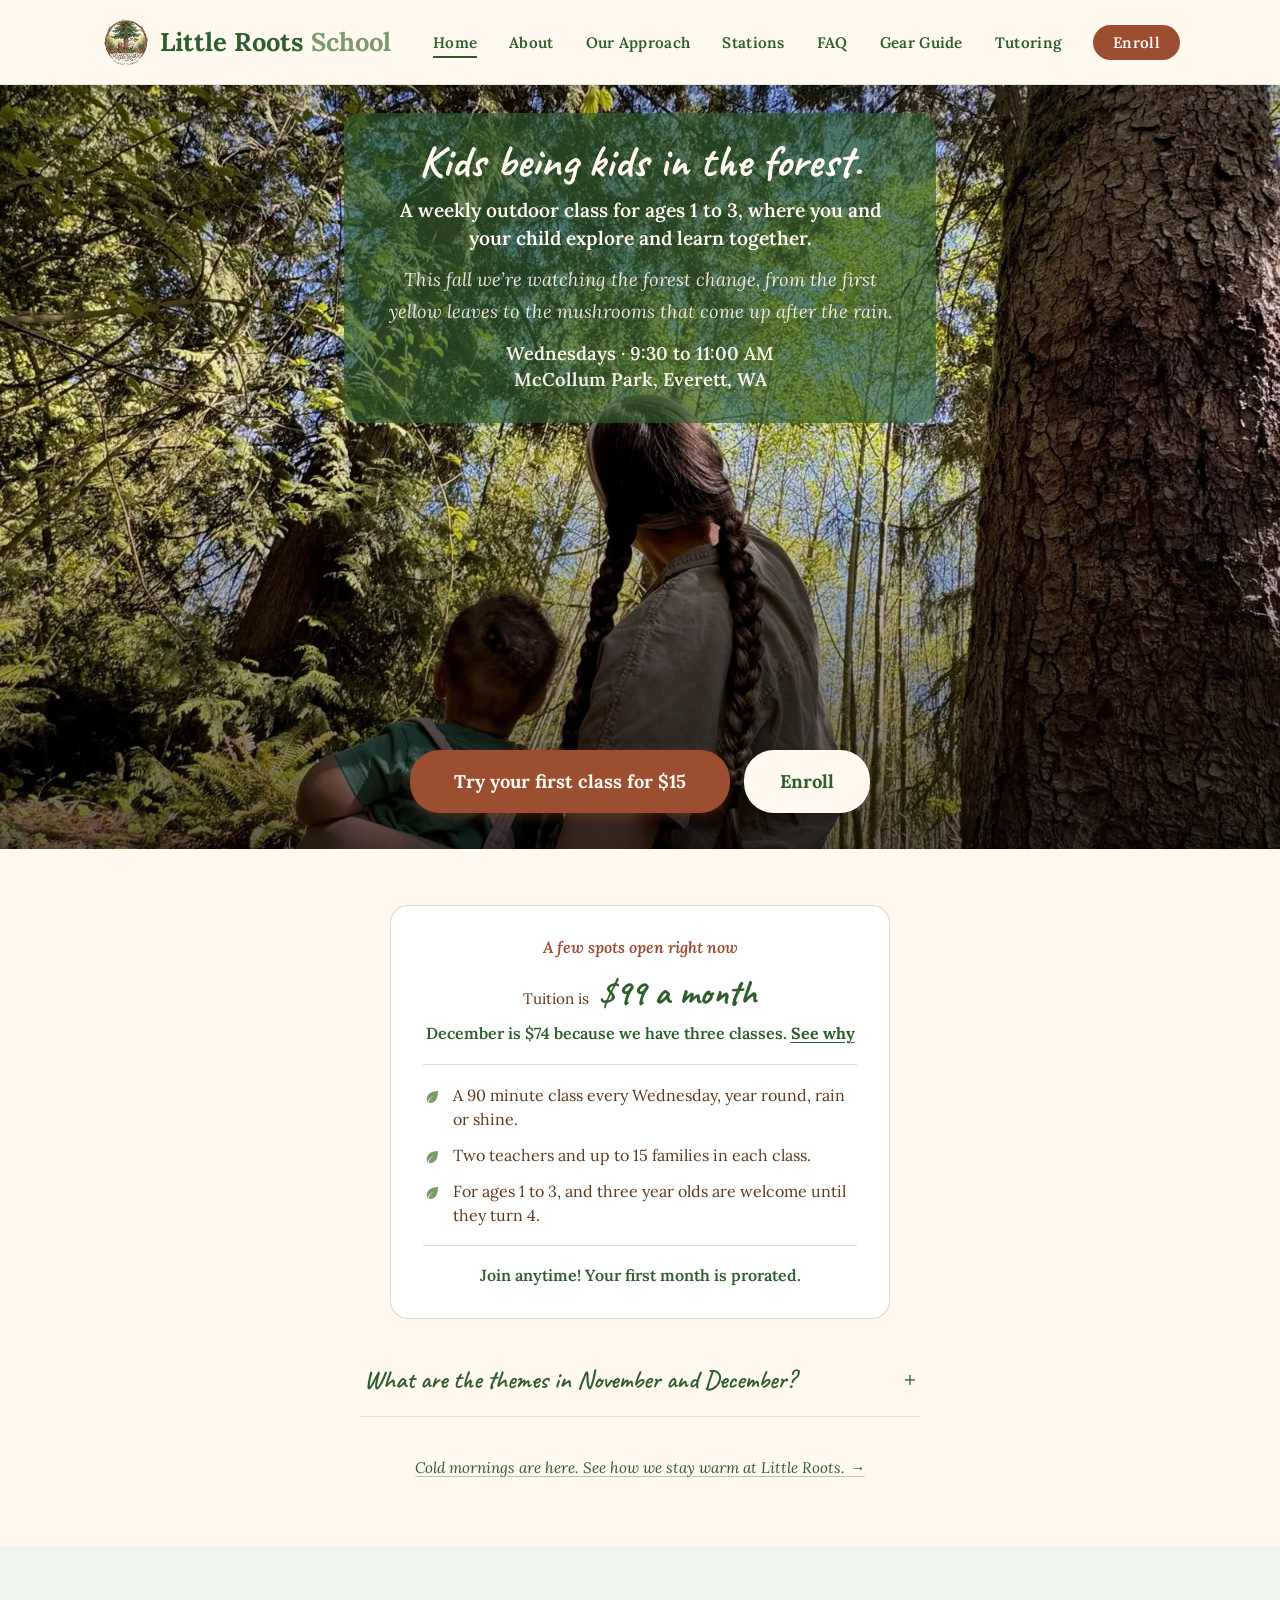
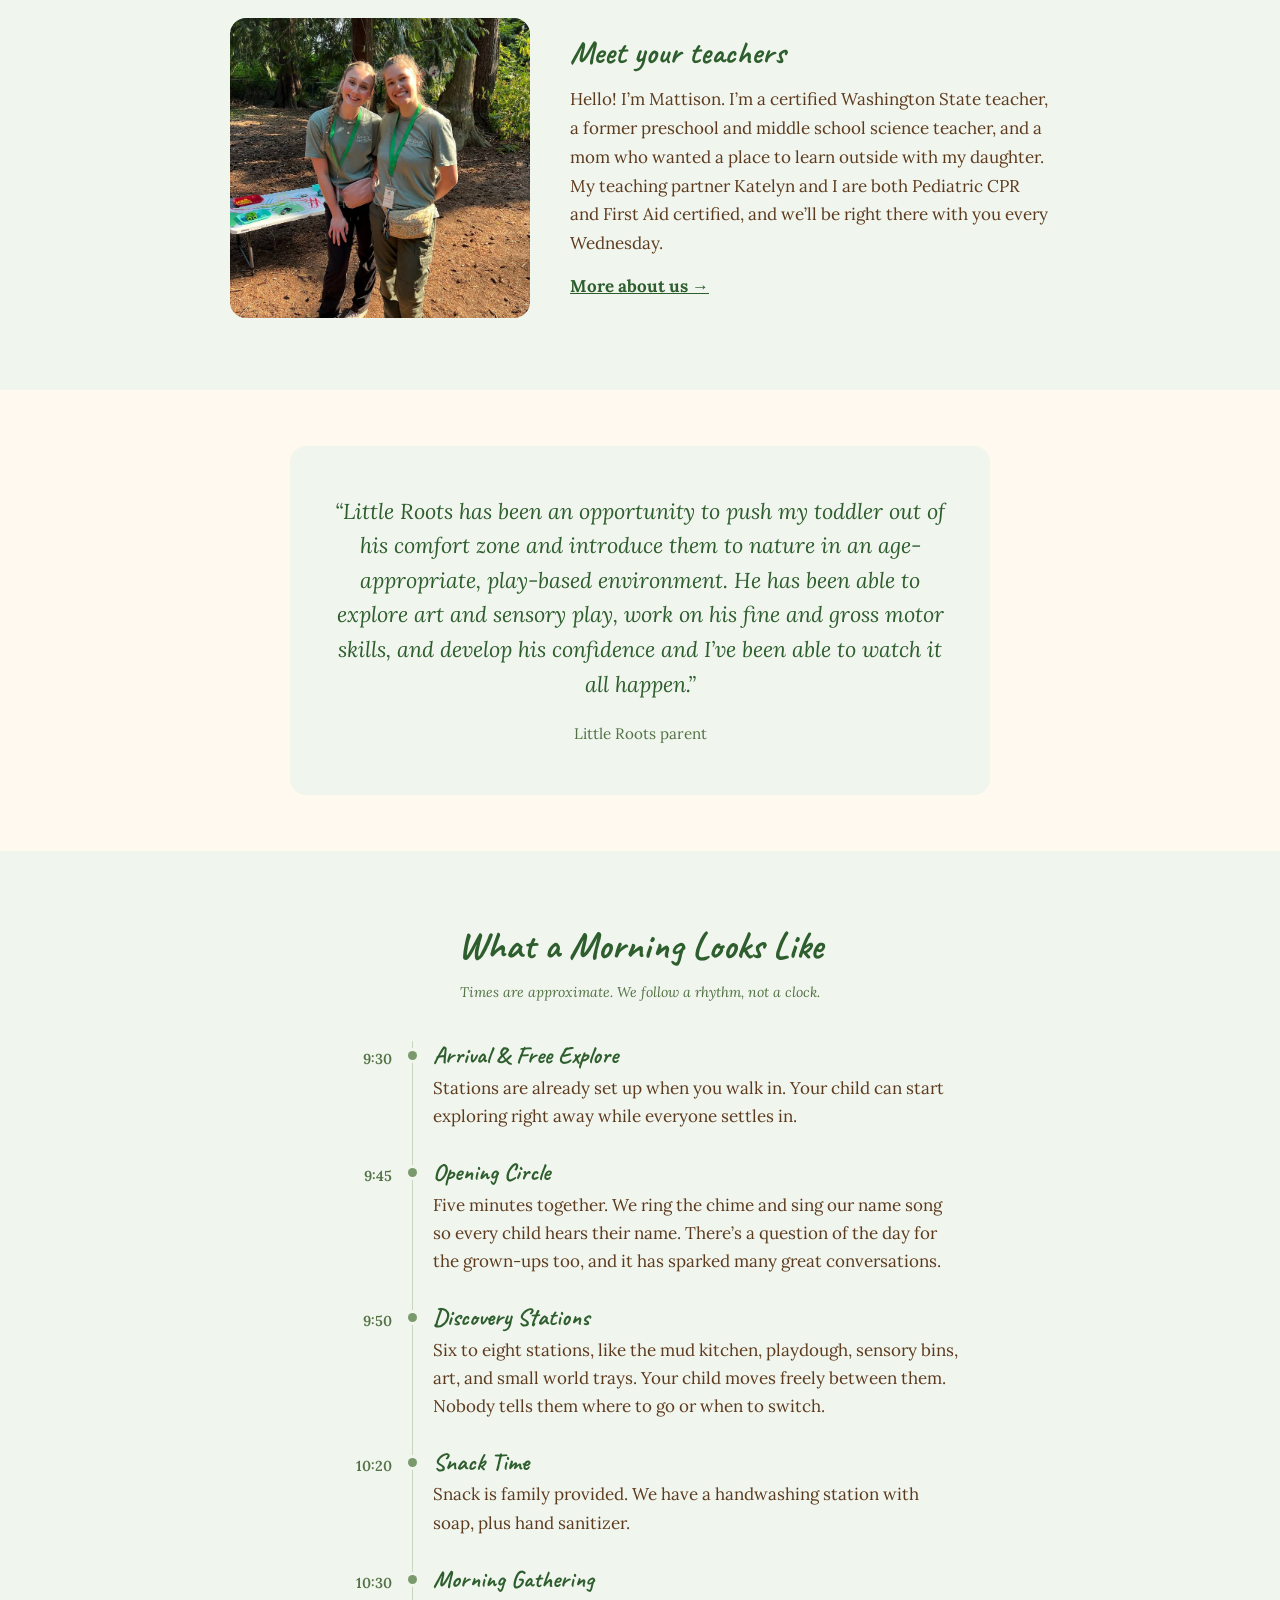
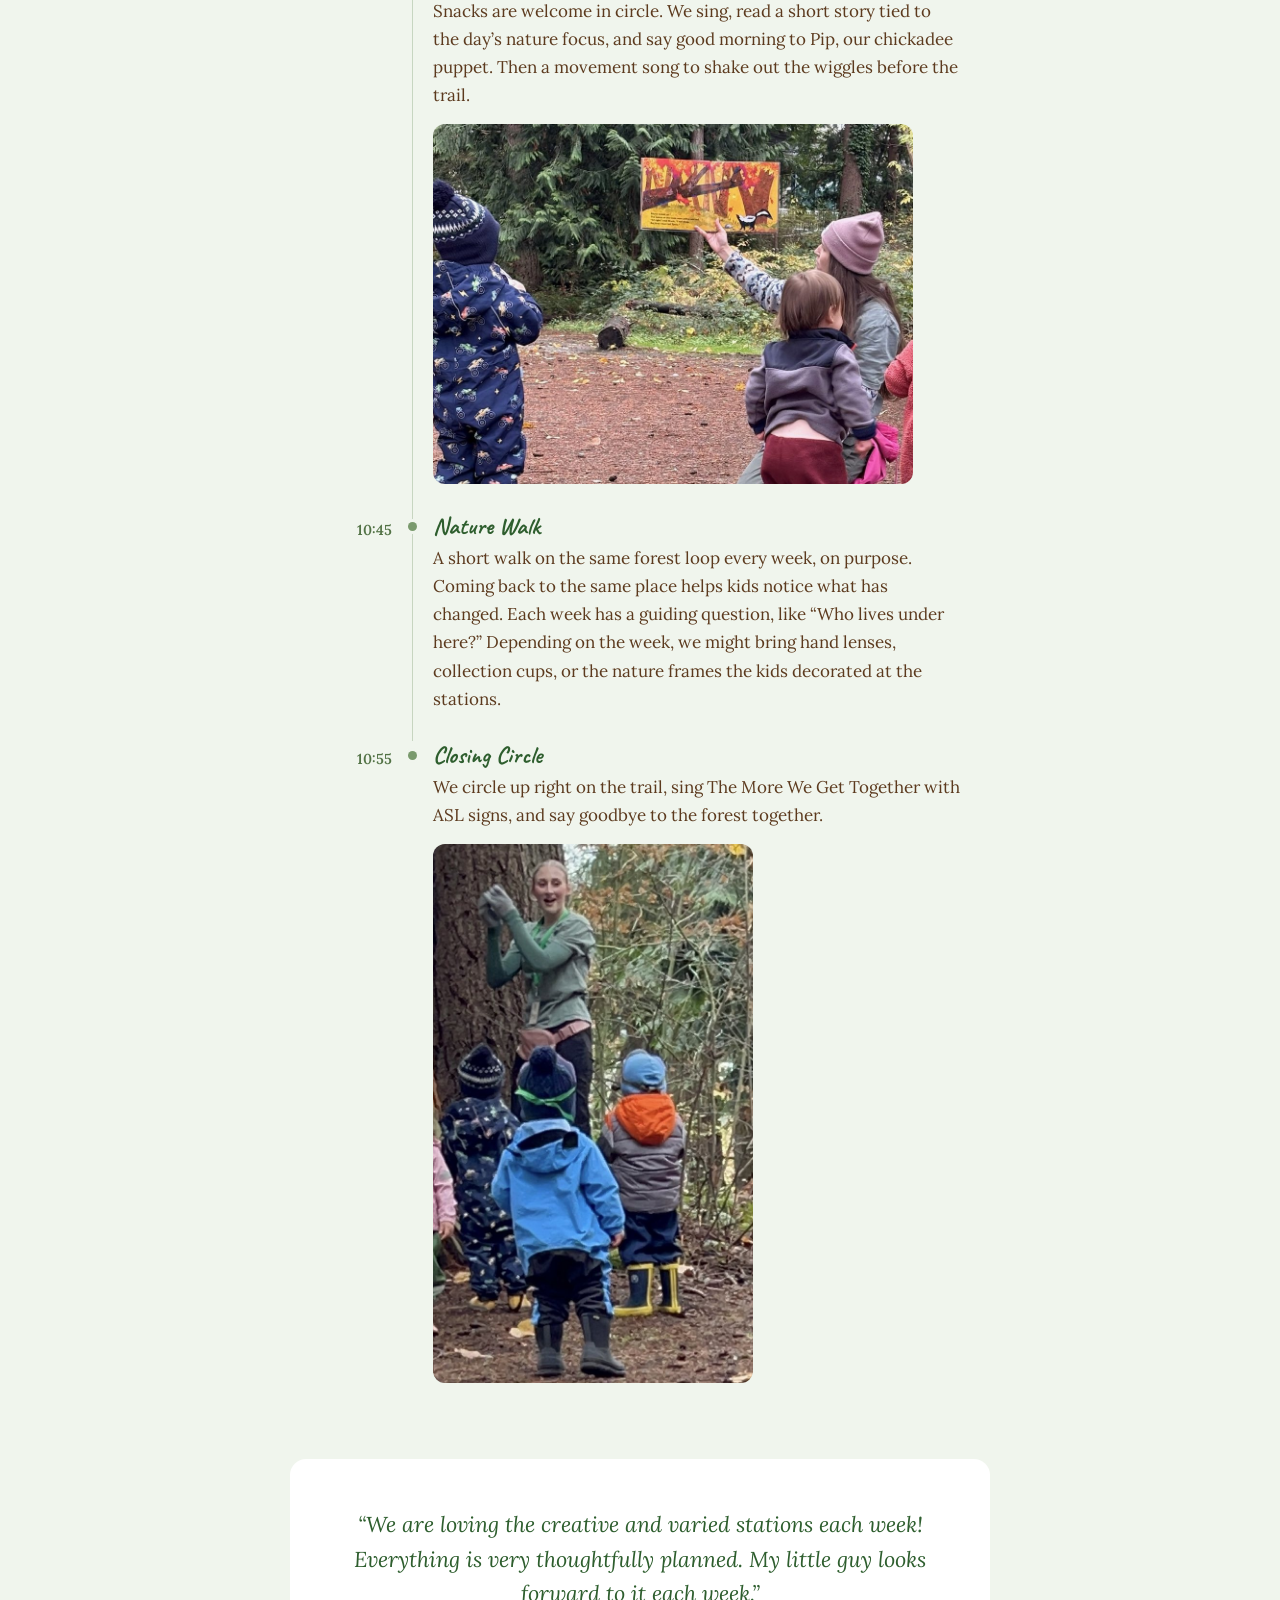
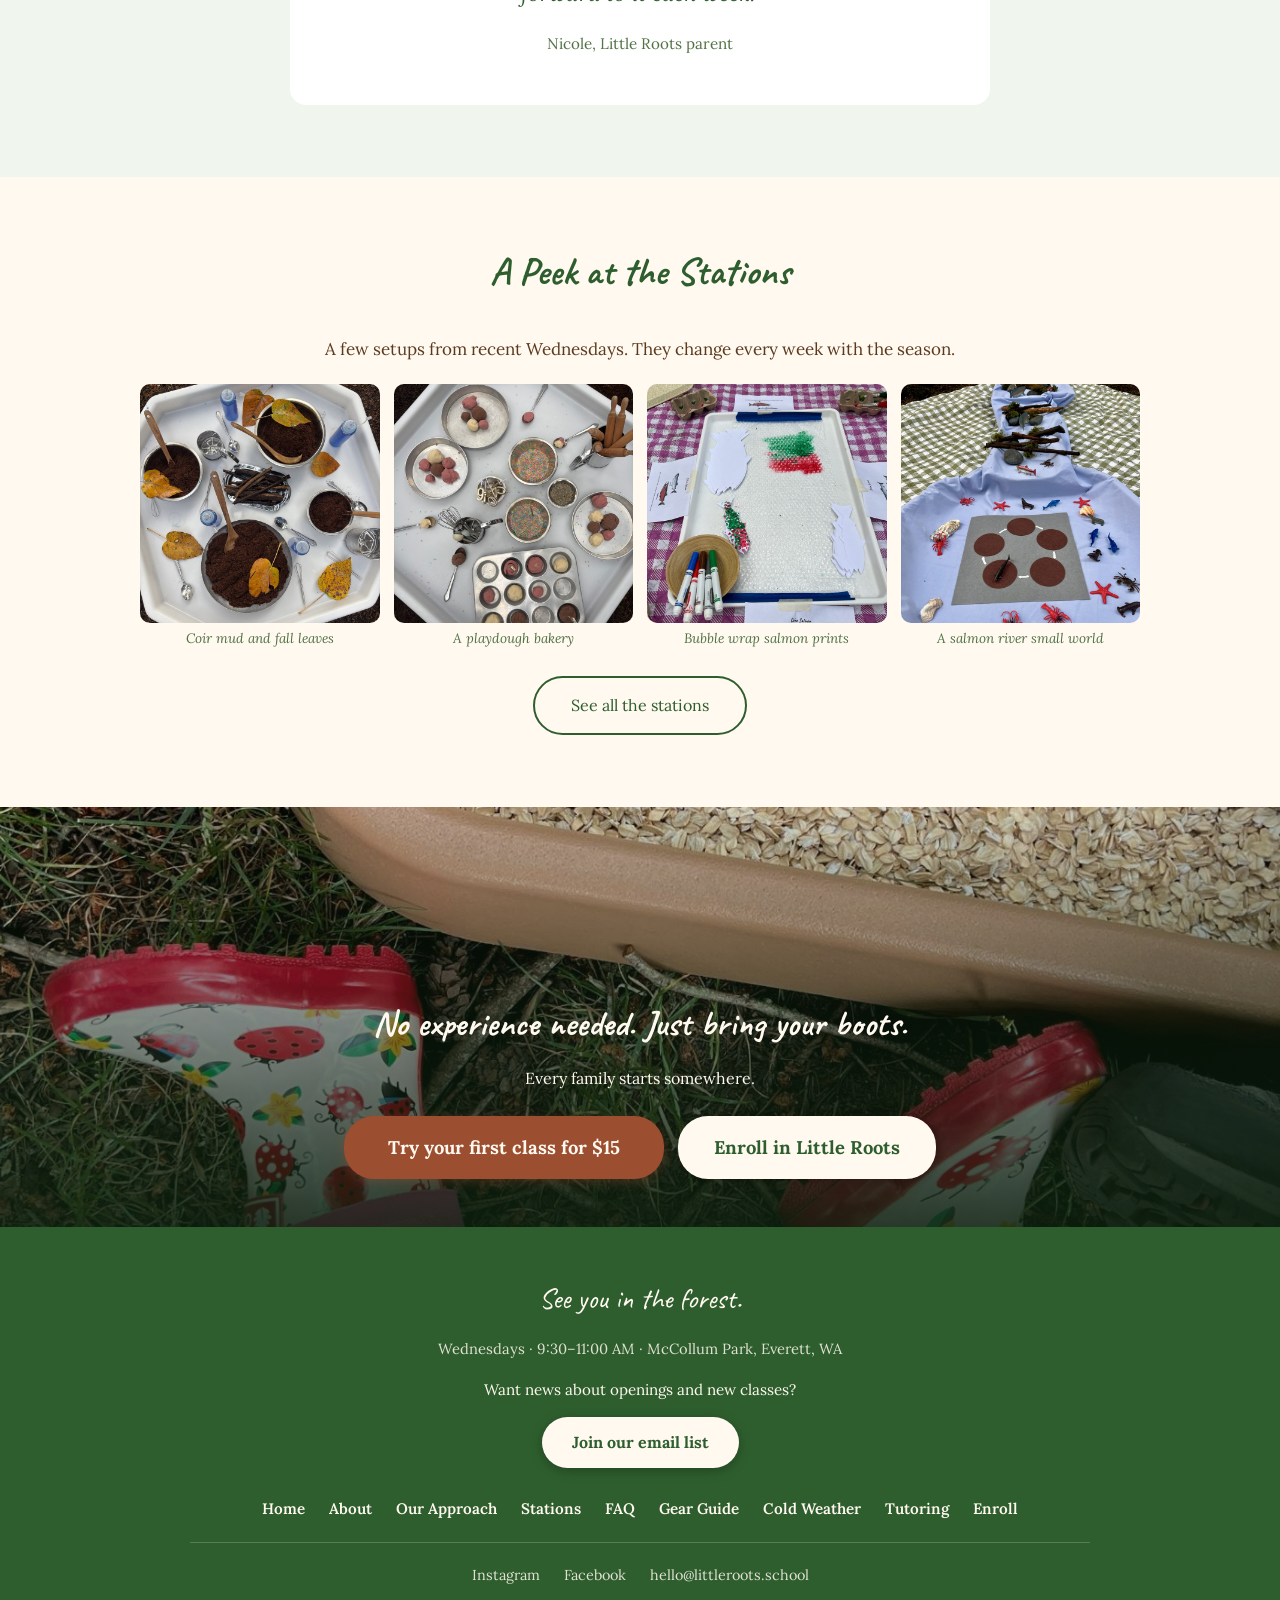
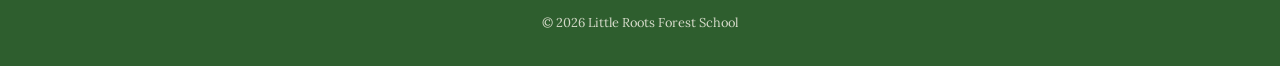
==== commit 8af7ba8e: "Add December $74 note with link to the tuition box on the homepage Co-Authored-By: Claude Sonnet 5.5" ====
--- a/index.html
+++ b/index.html
@@ -138,6 +138,7 @@
           <span>Tuition is</span>
           <span class="price-amount">$99 a month</span>
         </div>
+        <p class="price-note price-note--december">December is $74 because we have three classes. <a href="register.html#december">See why</a></p>
         <ul class="price-facts">
           <li>A 90 minute class every Wednesday, year round, rain or shine.</li>
           <li>Two teachers and up to 15 families in each class.</li>
--- a/css/style.css
+++ b/css/style.css
@@ -2955,6 +2955,19 @@
   margin-top: 6px;
   font-weight: 600;
   color: var(--forest-green);
+}
+
+.price-note--december {
+  line-height: 1.4;
+  font-weight: 600;
+  color: var(--forest-green);
+}
+
+.price-note--december a {
+  color: var(--forest-green);
+  font-weight: 700;
+  text-decoration: underline;
+  text-underline-offset: 3px;
 }
 
 .price-note--group {
@@ -3918,3 +3931,17 @@
 .register-after-title {
   margin-top: 64px;
 }
+
+/* tutoring page: "I can" steps under each example goal */
+.weather-tips .tutor-goal-steps {
+  list-style: disc;
+  padding-left: 1.25em;
+  margin: 8px 0 0;
+}
+
+.weather-tips .tutor-goal-steps li {
+  padding: 2px 0;
+  border-bottom: none;
+  font-size: 1rem;
+  line-height: 1.6;
+}
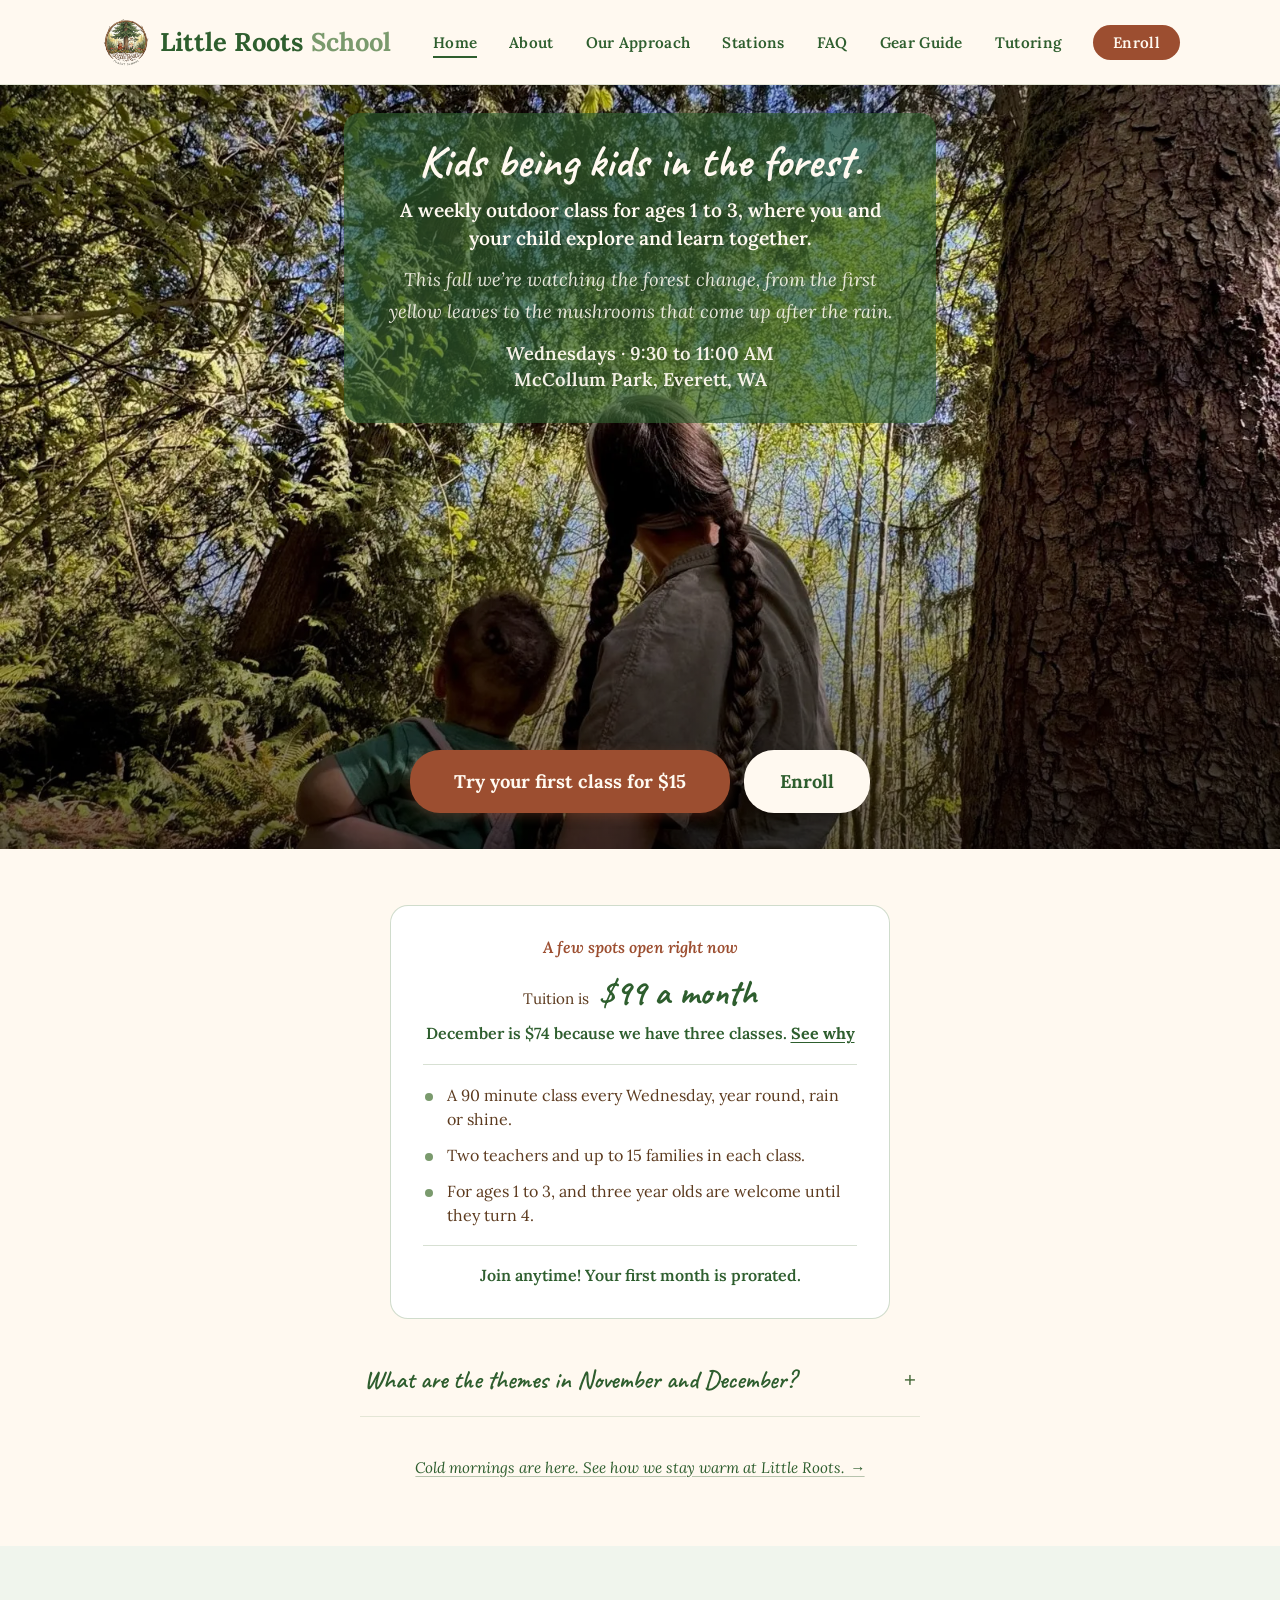
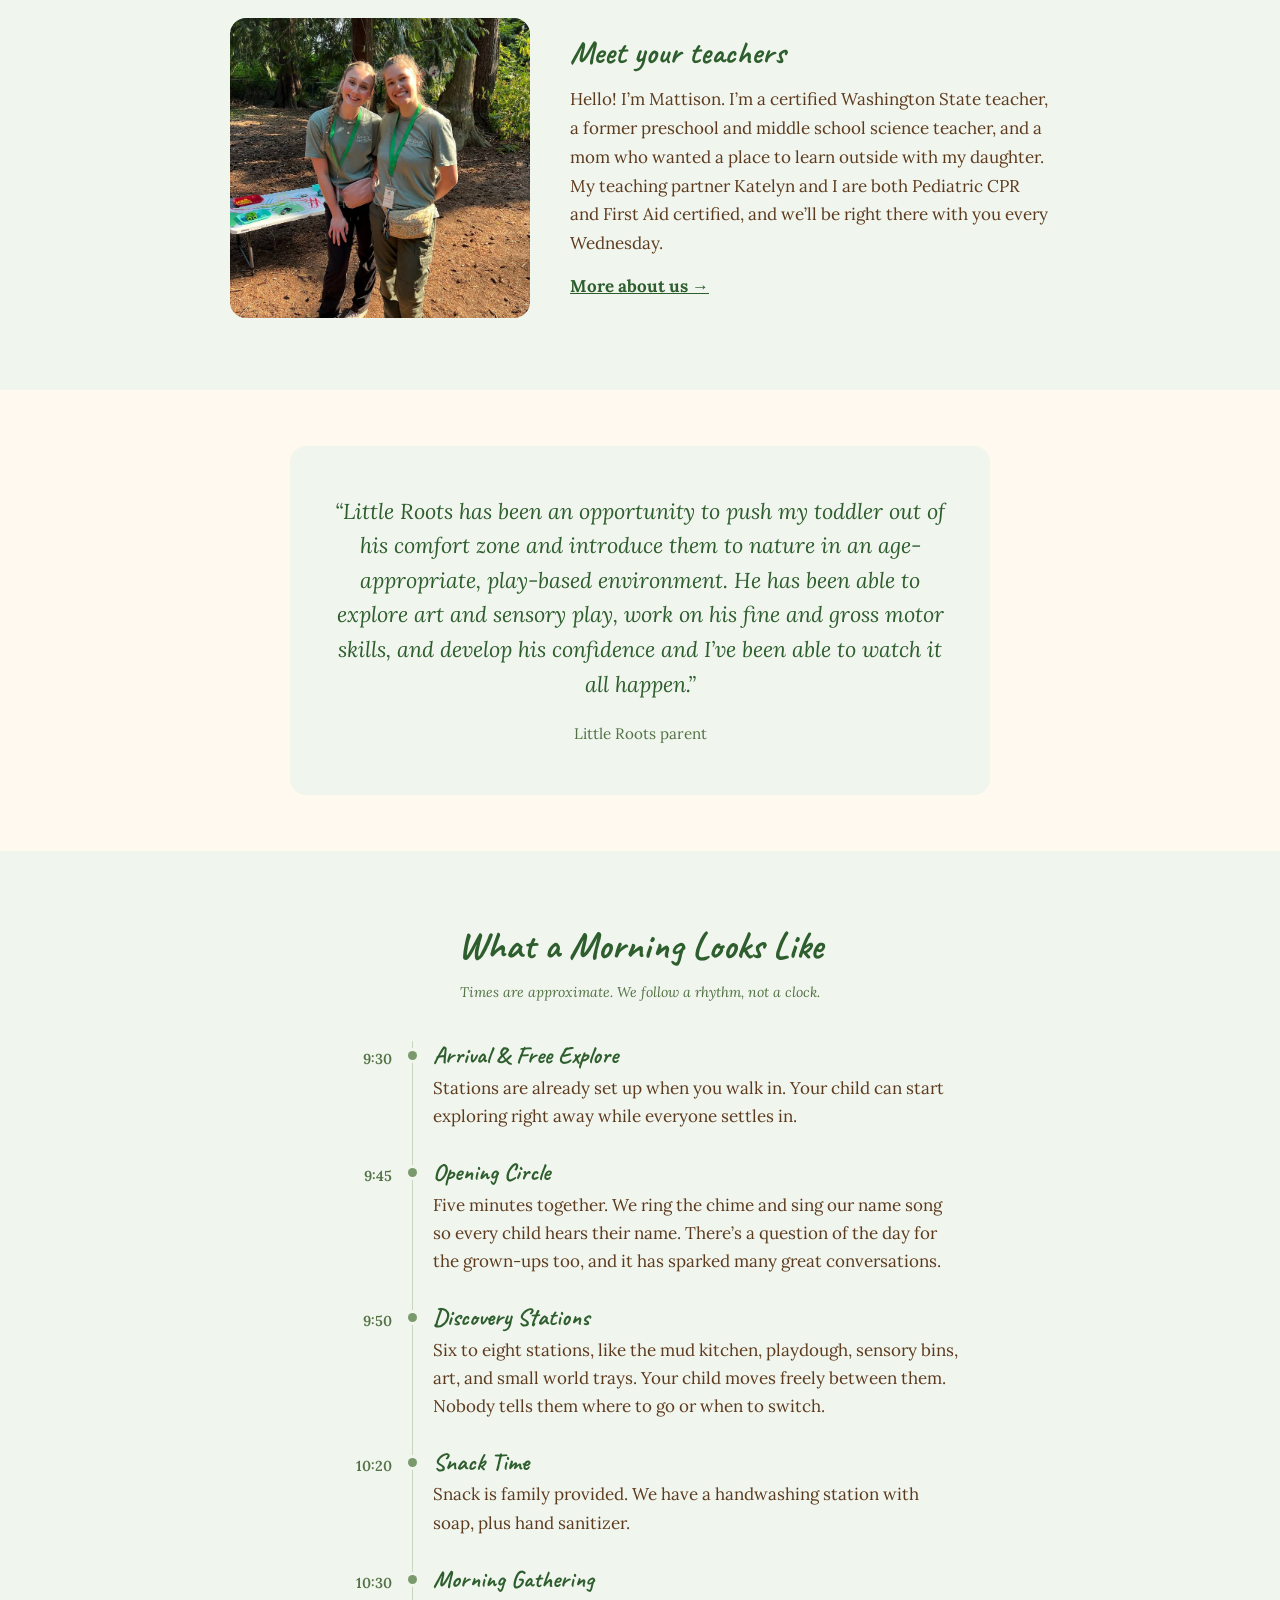
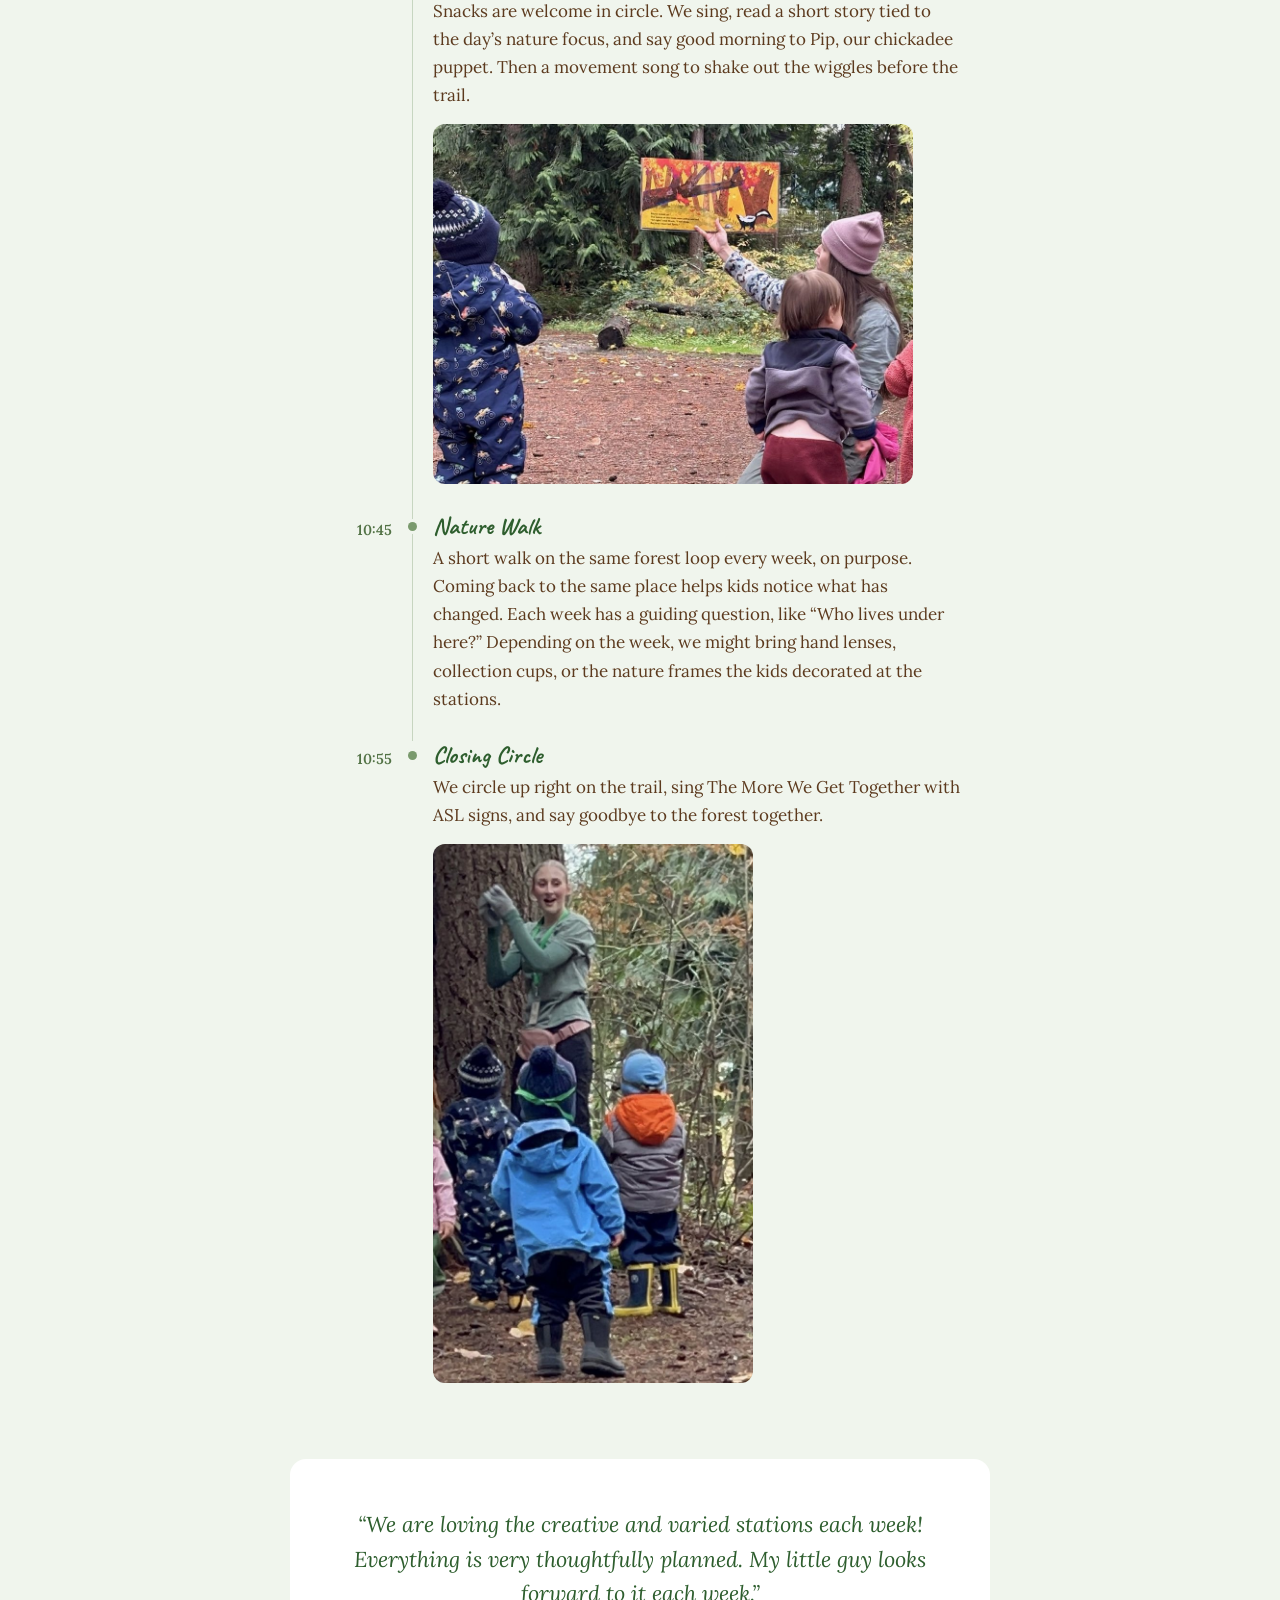
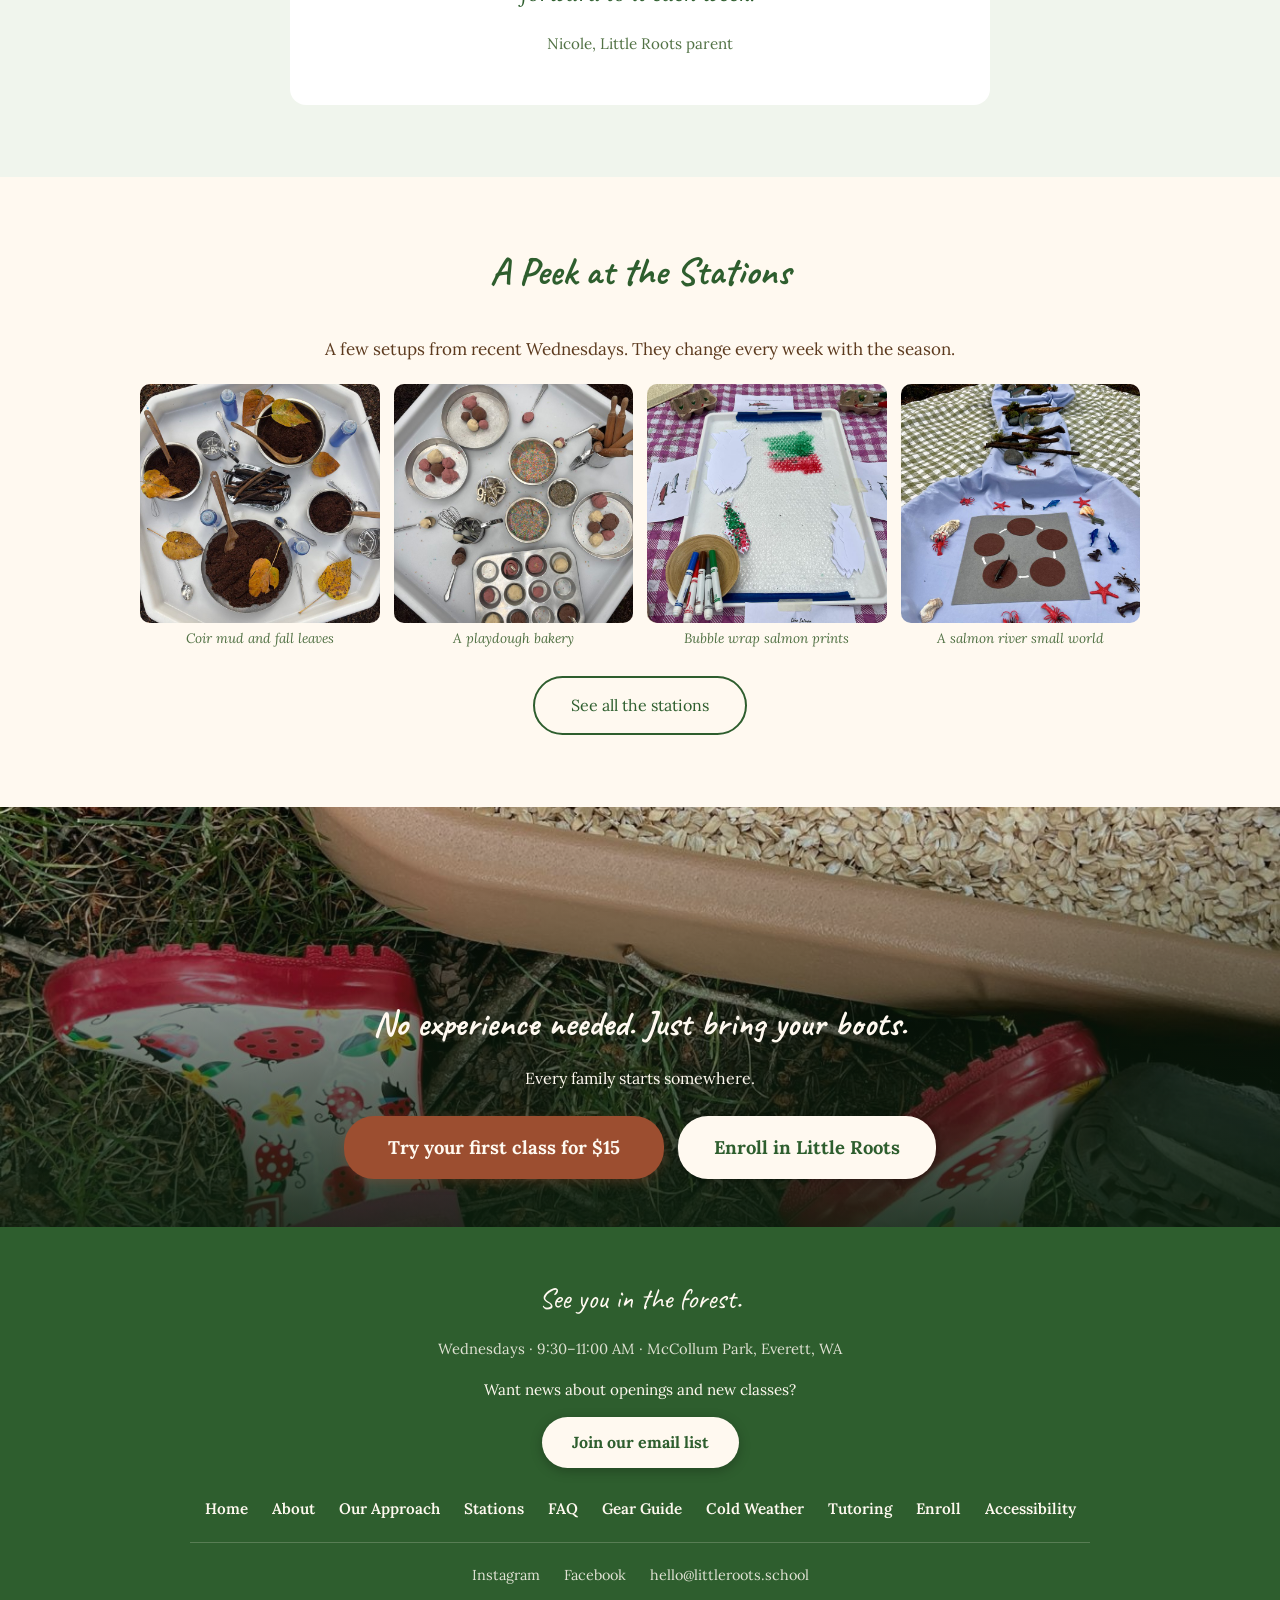
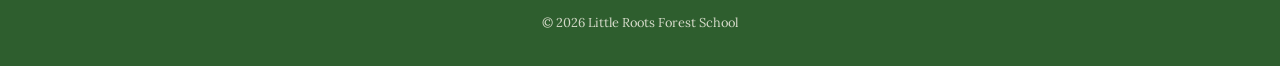
==== commit a4d95c02: "Add Accessibility page and fix issues found in an accessibility check - New Accessibility page, link" ====
--- a/index.html
+++ b/index.html
@@ -138,7 +138,7 @@
           <span>Tuition is</span>
           <span class="price-amount">$99 a month</span>
         </div>
-        <p class="price-note price-note--december">December is $74 because we have three classes. <a href="register.html#december">See why</a></p>
+        <p class="price-note price-note--december">December is $74 because we have three classes. <a href="register.html#december">See why<span class="sr-only"> December is $74</span></a></p>
         <ul class="price-facts">
           <li>A 90 minute class every Wednesday, year round, rain or shine.</li>
           <li>Two teachers and up to 15 families in each class.</li>
@@ -156,7 +156,7 @@
             <li><strong>Dec 16</strong><span>Solstice and owls, our last morning before winter break</span></li>
             <li><strong>Dec 23, 30</strong><span>Winter break, no class<small class="theme-note">We&rsquo;re back in the forest on January 6.</small></span></li>
           </ul>
-          <p class="theme-trial">Pick a week your child would love and <a href="register.html#trial">try your first class for $15</a>.</p>
+          <p class="theme-trial">Pick a week your child would love and <a href="register.html#trial">try your first class for $15<span class="sr-only"> (details on the Enroll page)</span></a>.</p>
         </div>
       </details>
       <!-- Seasonal note: shows each year from data-start through data-end (month-day) -->
@@ -346,6 +346,7 @@
         <a href="/cold-weather">Cold Weather</a>
         <a href="/tutoring.html">Tutoring</a>
         <a href="/register.html">Enroll</a>
+        <a href="/accessibility.html">Accessibility</a>
       </nav>
       <div class="footer-links">
         <a href="https://www.instagram.com/littleroots.school?igsh=dWMxcGVlbmdjeDEy&amp;utm_source=qr" target="_blank" rel="noopener">Instagram <span class="sr-only">(opens in new tab)</span></a>
--- a/css/style.css
+++ b/css/style.css
@@ -1324,7 +1324,7 @@
   font-family: inherit;
   font-size: 1.05rem;
   font-style: normal;
-  color: var(--sage);
+  color: var(--sage-text);
 }
 
 /* ===== Testimonial ===== */
@@ -1872,7 +1872,9 @@
   border-radius: 12px;
 }
 
+.theme-schedule h2,
 .theme-schedule h3 {
+  font-size: 1.6rem;
   margin-bottom: 8px;
 }
 
@@ -2038,7 +2040,7 @@
   margin: 0;
 }
 
-/* Home tuition box: the class facts as a tidy list with small leaf markers */
+/* Home tuition box: the class facts as a tidy list with small green dots */
 .price-facts {
   list-style: none;
   margin: 10px 0 0;
@@ -2052,7 +2054,7 @@
 
 .price-facts li {
   position: relative;
-  padding-left: 30px;
+  padding-left: 24px;
   font-size: 1rem;
   line-height: 1.5;
   color: var(--warm-brown);
@@ -2061,11 +2063,12 @@
 .price-facts li::before {
   content: "";
   position: absolute;
-  left: 0;
-  top: 0.3em;
-  width: 18px;
-  height: 18px;
-  background: url("data:image/svg+xml,%3Csvg xmlns='http://www.w3.org/2000/svg' viewBox='0 0 24 24'%3E%3Cpath fill='%237A9A6D' d='M20 4C11 4 5 8.5 5 15c0 1.6.4 3 1 4.2C7.5 15 10.5 11.5 15 9.5c-4 2.6-6.6 6-7.6 10.1.9.3 1.9.4 2.9.4C17 20 20 13 20 4z'/%3E%3C/svg%3E") no-repeat center / contain;
+  left: 2px;
+  top: 0.62em;
+  width: 8px;
+  height: 8px;
+  border-radius: 50%;
+  background: var(--sage);
 }
 
 .pricing-block .price-note--join {
@@ -2655,6 +2658,7 @@
   border-bottom: none;
 }
 
+.gear-product h2,
 .gear-product h3,
 .gear-product h4 {
   font-family: -apple-system, BlinkMacSystemFont, "Segoe UI", Roboto, Helvetica, Arial, sans-serif;
@@ -2665,6 +2669,7 @@
   color: var(--warm-brown);
 }
 
+.gear-product h2 a,
 .gear-product h3 a,
 .gear-product h4 a {
   color: var(--forest-green);
@@ -2674,6 +2679,7 @@
   transition: text-decoration-color 0.2s, color 0.2s;
 }
 
+.gear-product h2 a:hover,
 .gear-product h3 a:hover,
 .gear-product h4 a:hover {
   color: #9C4E30;
@@ -3024,17 +3030,15 @@
   font-size: 1rem;
   color: var(--warm-brown);
   background-color: #fff;
-  border: 2px solid rgba(122, 154, 109, 0.5);
+  border: 2px solid var(--sage-text);
   border-radius: 999px;
 }
 
 .faq-search-input::placeholder {
   color: var(--sage-text);
-  opacity: 0.85;
 }
 
 .faq-search-input:focus {
-  outline: none;
   border-color: var(--forest-green);
 }
 
@@ -3863,6 +3867,7 @@
   margin: 0 0 4px;
 }
 
+.tutor-week-card h3,
 .tutor-week-card h4 {
   font-family: 'Lora', Georgia, serif;
   font-weight: 700;
@@ -3945,3 +3950,37 @@
   font-size: 1rem;
   line-height: 1.6;
 }
+
+/* ===== Accessibility page ===== */
+.a11y-hero {
+  padding-bottom: 36px;
+}
+
+.a11y-hero .subtitle {
+  margin-bottom: 0;
+}
+
+.a11y-body {
+  padding-top: 0;
+}
+
+.a11y-content {
+  max-width: 720px;
+}
+
+.a11y-content h2 {
+  margin: 36px 0 10px;
+}
+
+.a11y-content p,
+.a11y-content ul {
+  margin-bottom: 14px;
+}
+
+.a11y-content ul {
+  padding-left: 1.3em;
+}
+
+.a11y-content li {
+  margin-bottom: 8px;
+}
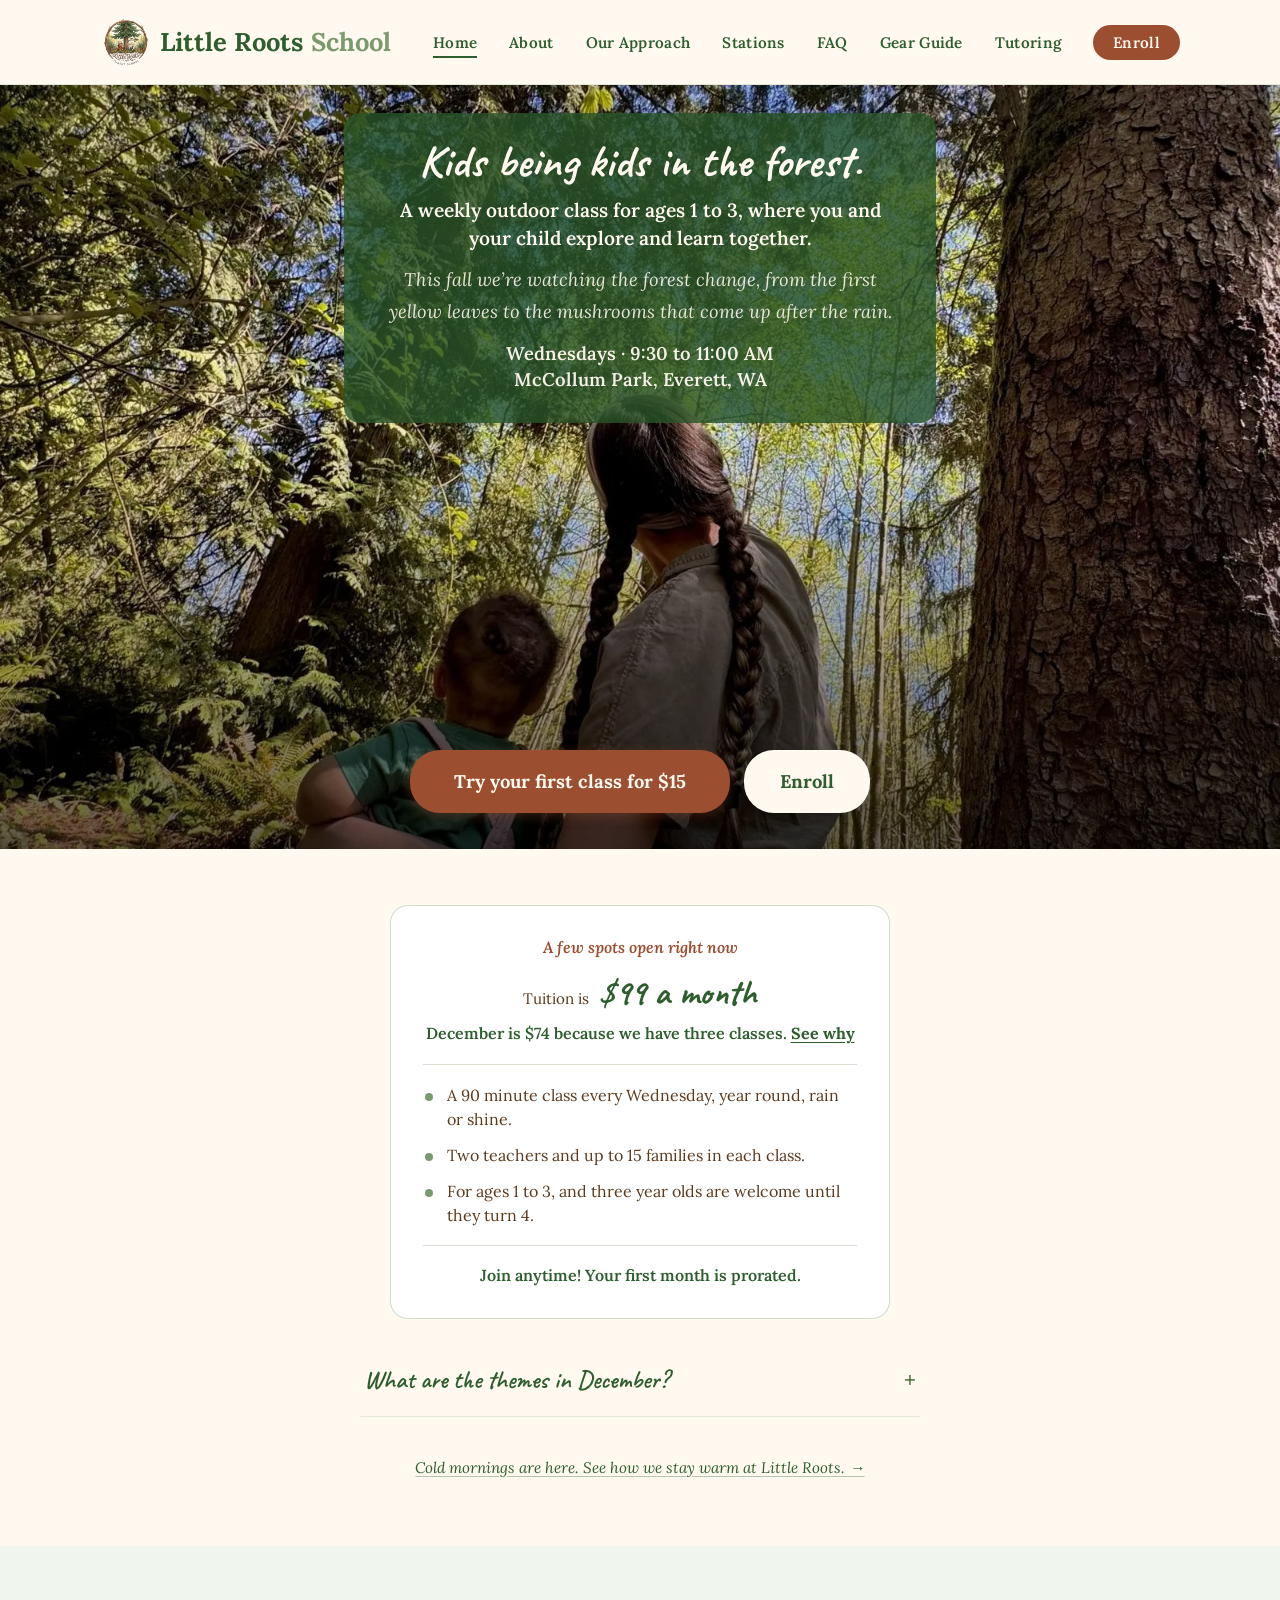
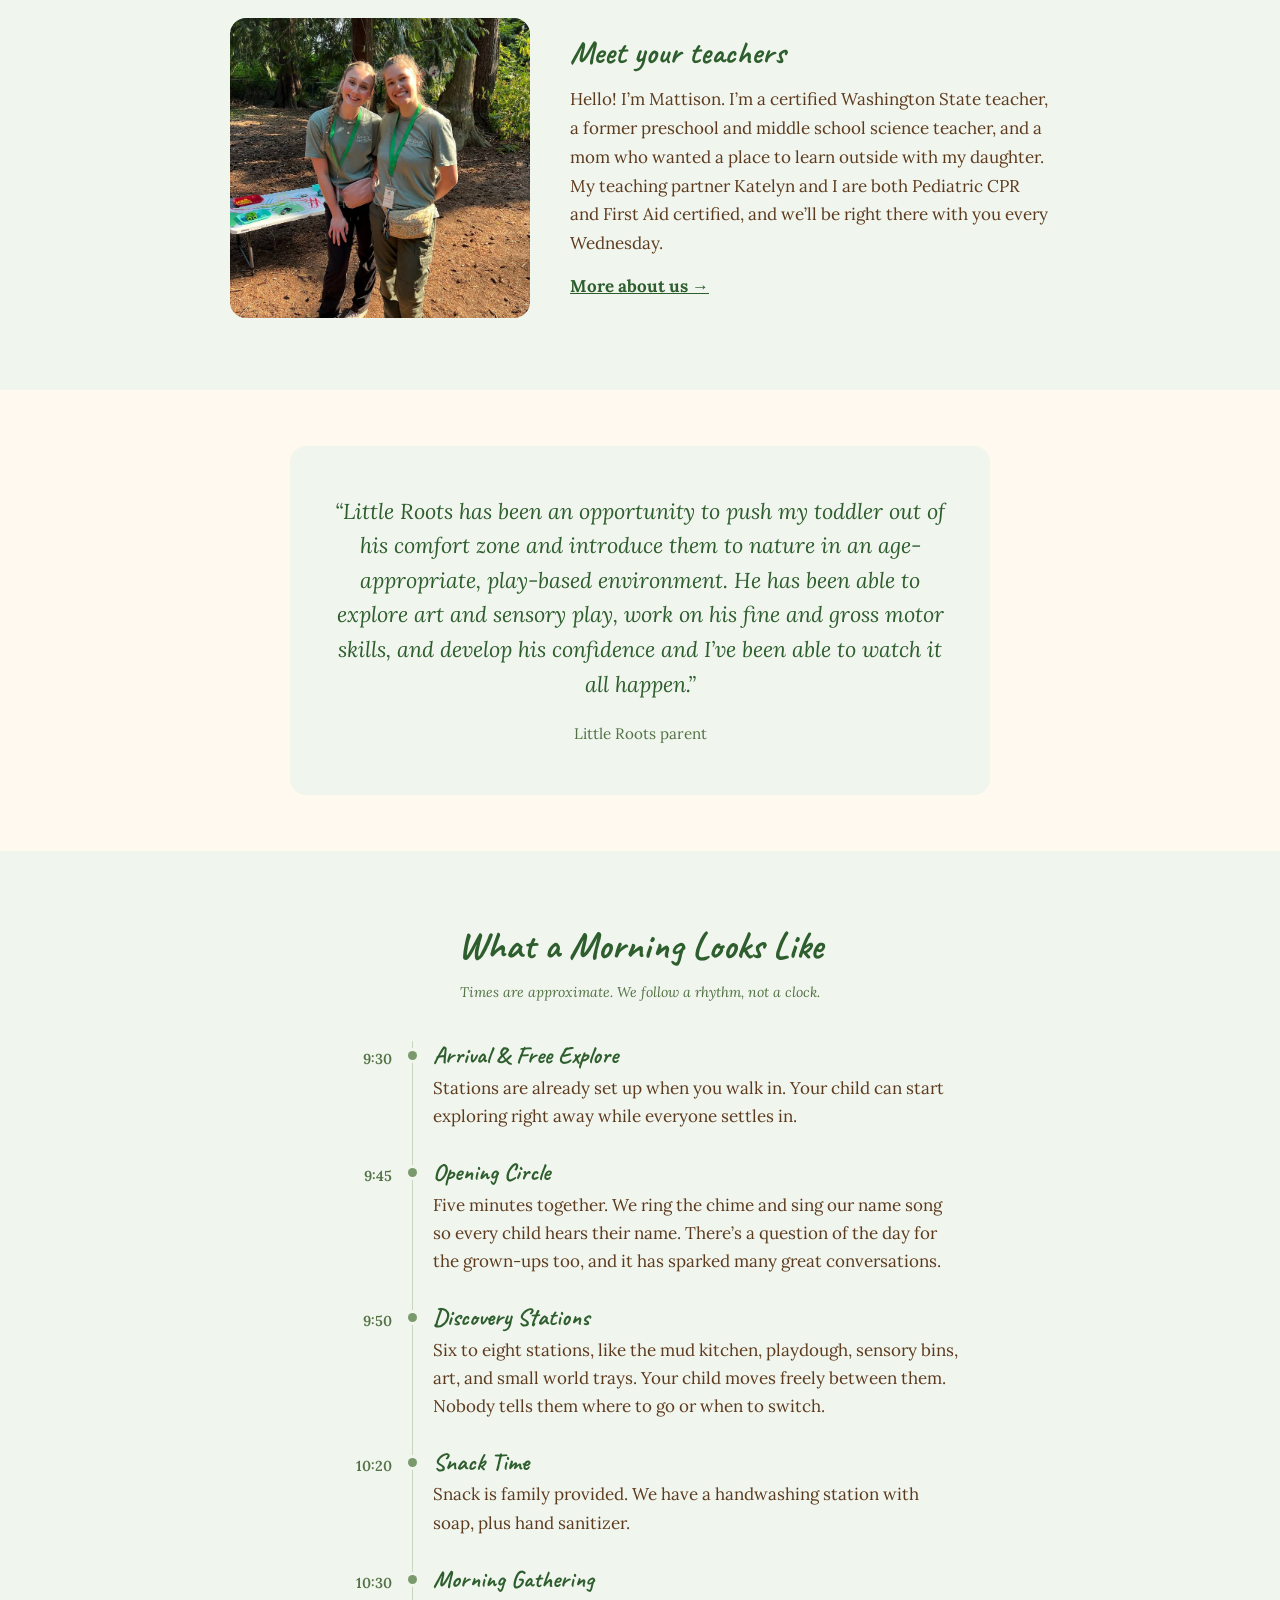
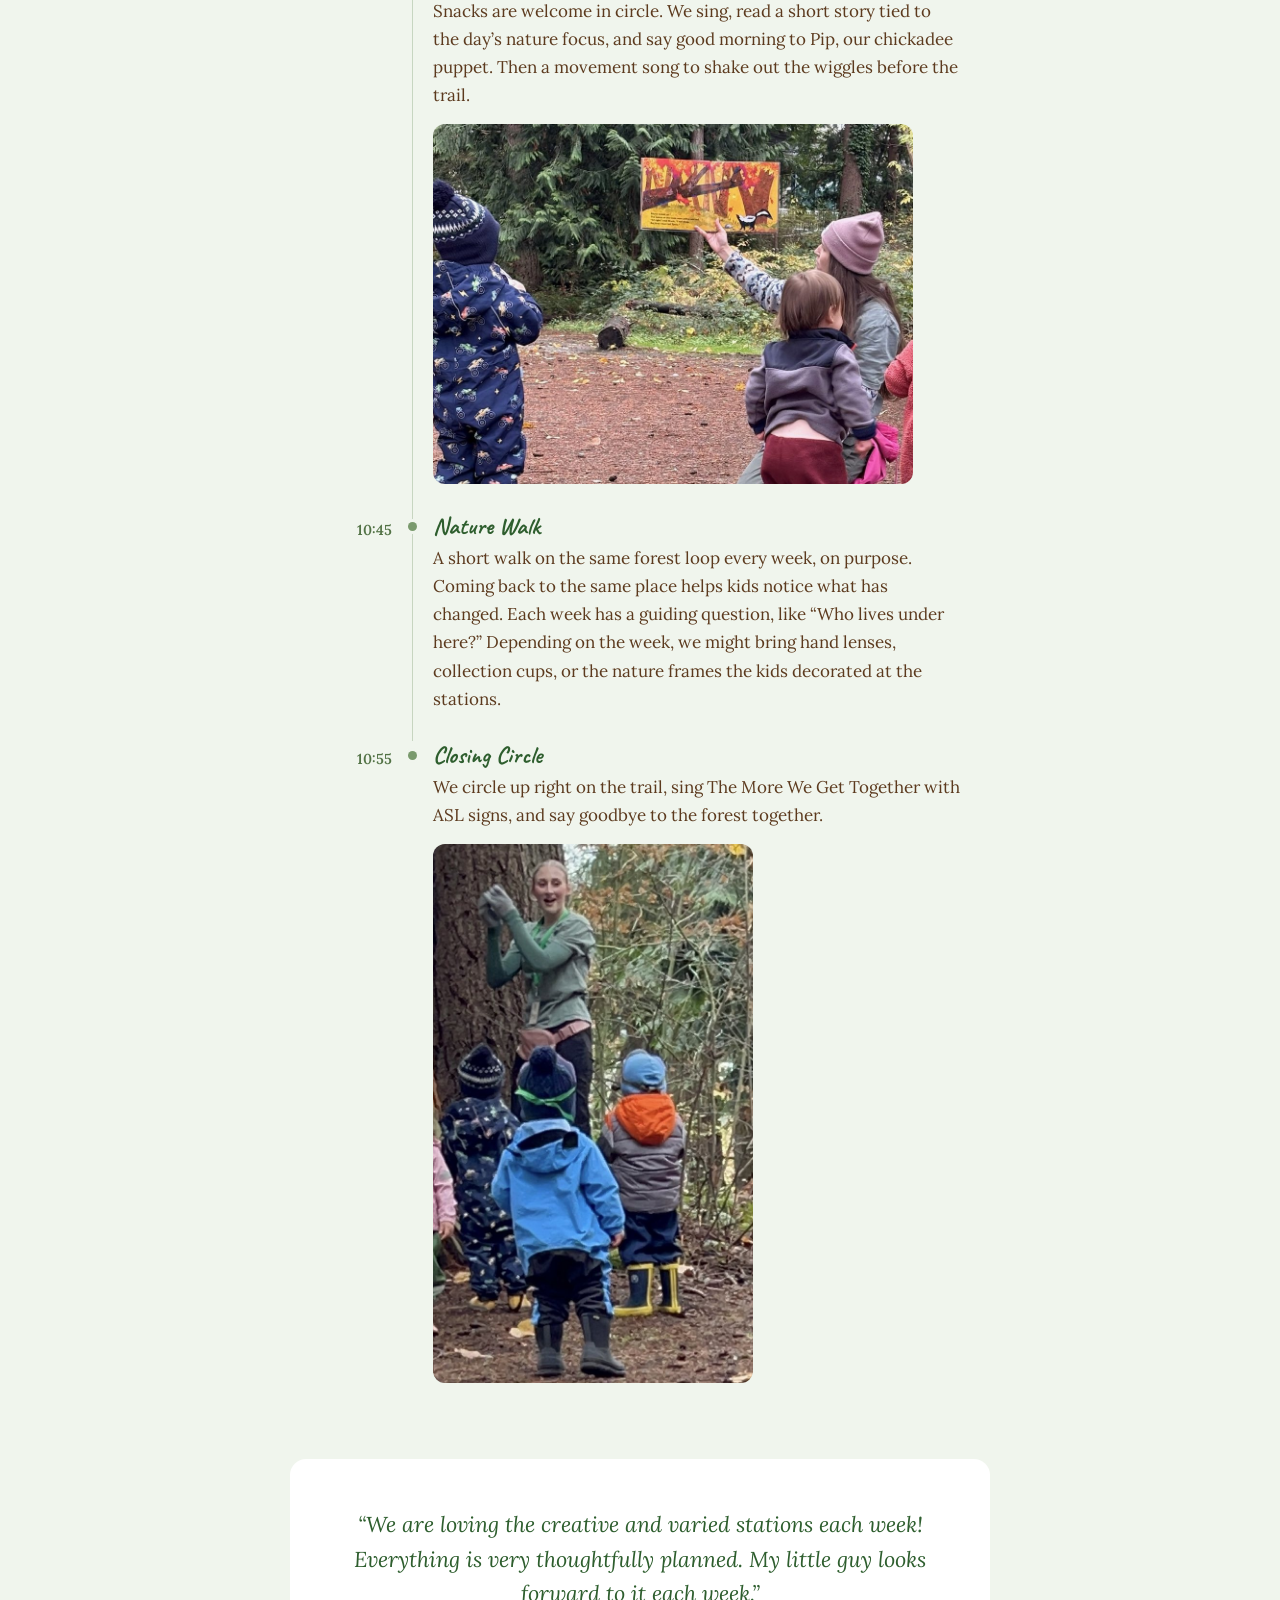
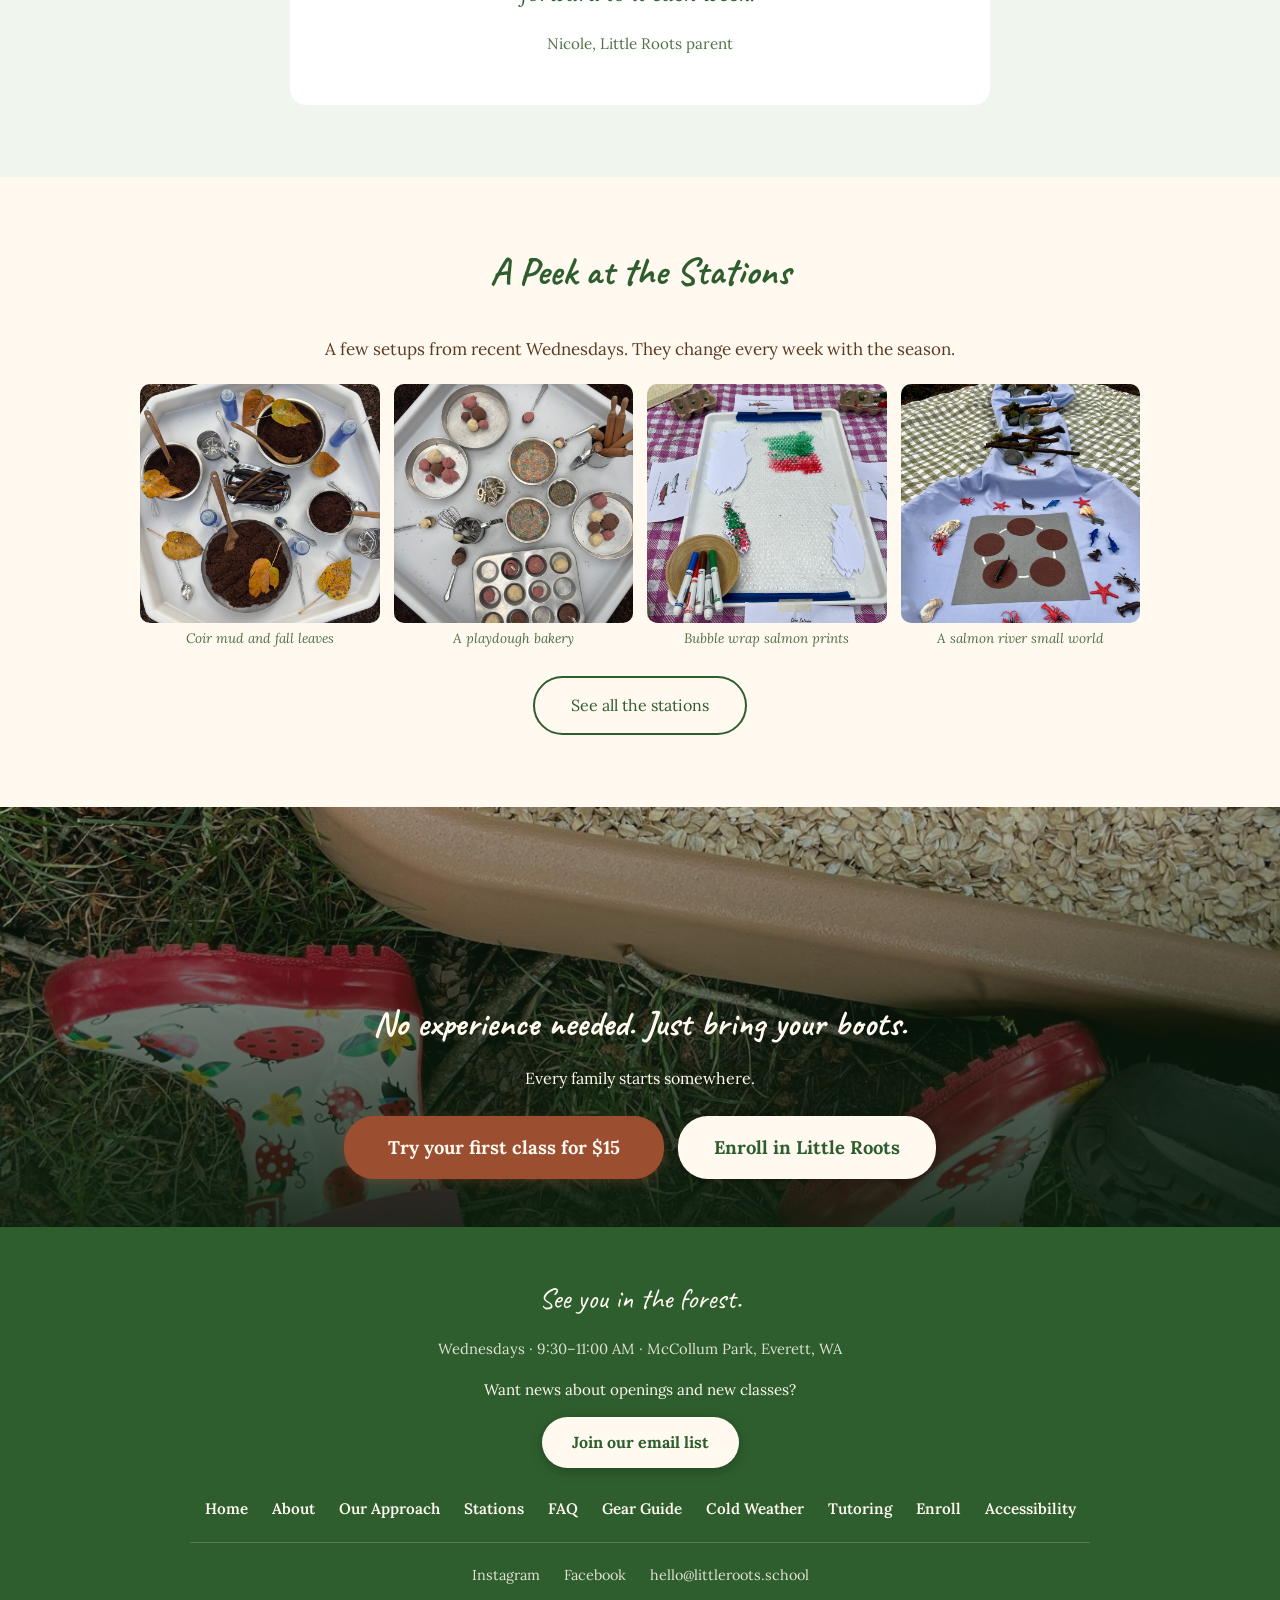
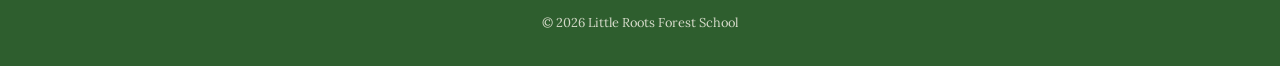
==== commit dcc3c646: "Remove dates that have passed and the Winter pass November 27 deadline - Removed the Nov 25 Gratitud" ====
--- a/index.html
+++ b/index.html
@@ -147,10 +147,9 @@
         <p class="price-note price-note--join">Join anytime! Your first month is prorated.</p>
       </div>
       <details class="faq-item register-themes">
-        <summary class="faq-question">What are the themes in November and December?</summary>
+        <summary class="faq-question">What are the themes in December?</summary>
         <div class="faq-answer">
           <ul class="theme-list">
-            <li><strong>Nov 25</strong><span>Gratitude</span></li>
             <li><strong>Dec 2</strong><span>Preparing for Winter</span></li>
             <li><strong>Dec 9</strong><span>Beavers, with a visit from our neighbors at the Northwest Stream Center</span></li>
             <li><strong>Dec 16</strong><span>Solstice and owls, our last morning before winter break</span></li>
--- a/css/style.css
+++ b/css/style.css
@@ -356,7 +356,7 @@
 }
 
 .hero-text-block {
-  background-color: rgba(46, 94, 46, 0.65);
+  background-color: rgba(40, 84, 40, 0.80);
   border-radius: 16px;
   padding: 36px 44px;
   max-width: 600px;
@@ -1136,8 +1136,9 @@
   background: linear-gradient(
     to bottom,
     rgba(0,0,0,.08) 0%,
-    rgba(0,0,0,.02) 35%,
-    rgba(0,0,0,.55) 100%
+    rgba(0,0,0,.14) 30%,
+    rgba(0,0,0,.50) 58%,
+    rgba(0,0,0,.74) 100%
   );
 }
 
@@ -1190,8 +1191,9 @@
   background: linear-gradient(
     to bottom,
     rgba(0,0,0,.08) 0%,
-    rgba(0,0,0,.02) 35%,
-    rgba(0,0,0,.55) 100%
+    rgba(0,0,0,.14) 30%,
+    rgba(0,0,0,.50) 58%,
+    rgba(0,0,0,.74) 100%
   );
 }
 
@@ -1244,8 +1246,9 @@
   background: linear-gradient(
     to bottom,
     rgba(0,0,0,.08) 0%,
-    rgba(0,0,0,.02) 35%,
-    rgba(0,0,0,.55) 100%
+    rgba(0,0,0,.14) 30%,
+    rgba(0,0,0,.50) 58%,
+    rgba(0,0,0,.74) 100%
   );
 }
 
@@ -2136,7 +2139,7 @@
 .crown-photo-overlay {
   position: absolute;
   inset: 0;
-  background: linear-gradient(to bottom, rgba(12,32,14,.15) 0%, rgba(12,32,14,.88) 100%);
+  background: linear-gradient(to bottom, rgba(12,32,14,.30) 0%, rgba(12,32,14,.9) 100%);
   z-index: 1;
 }
 
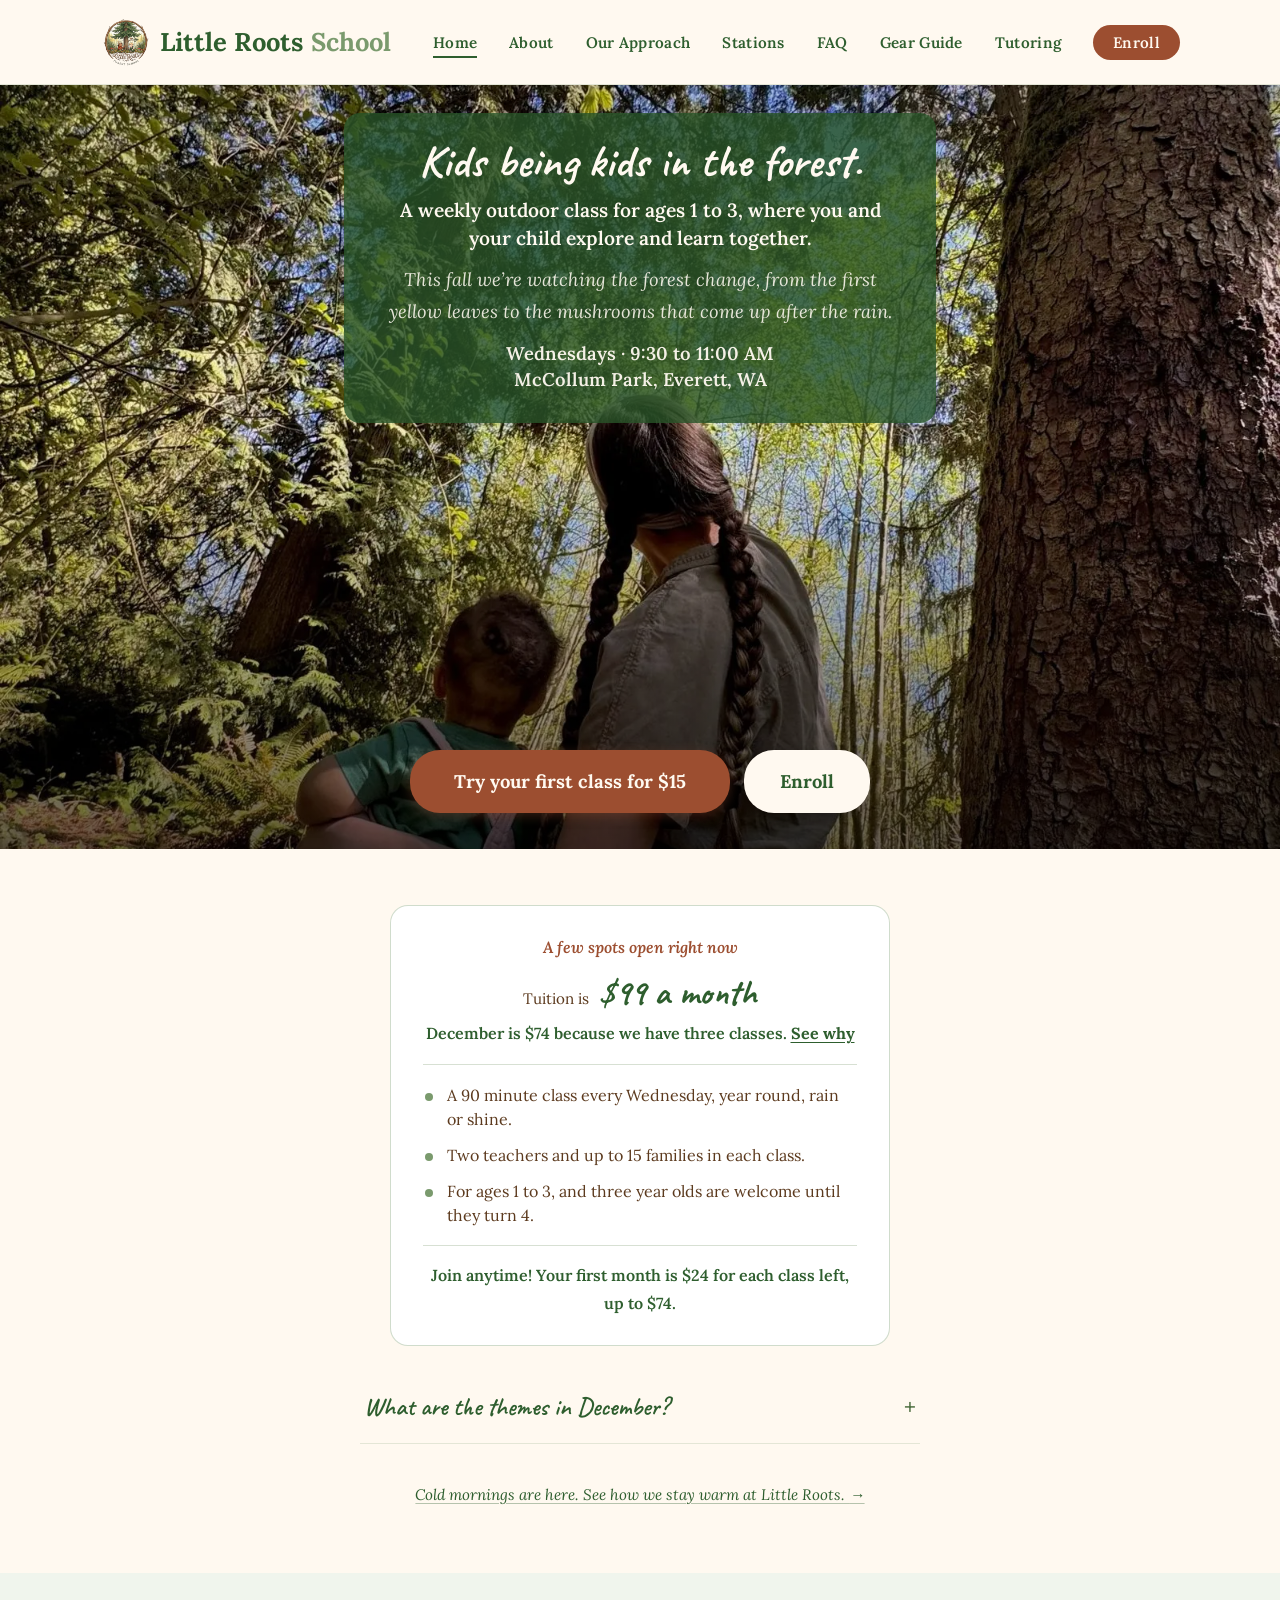
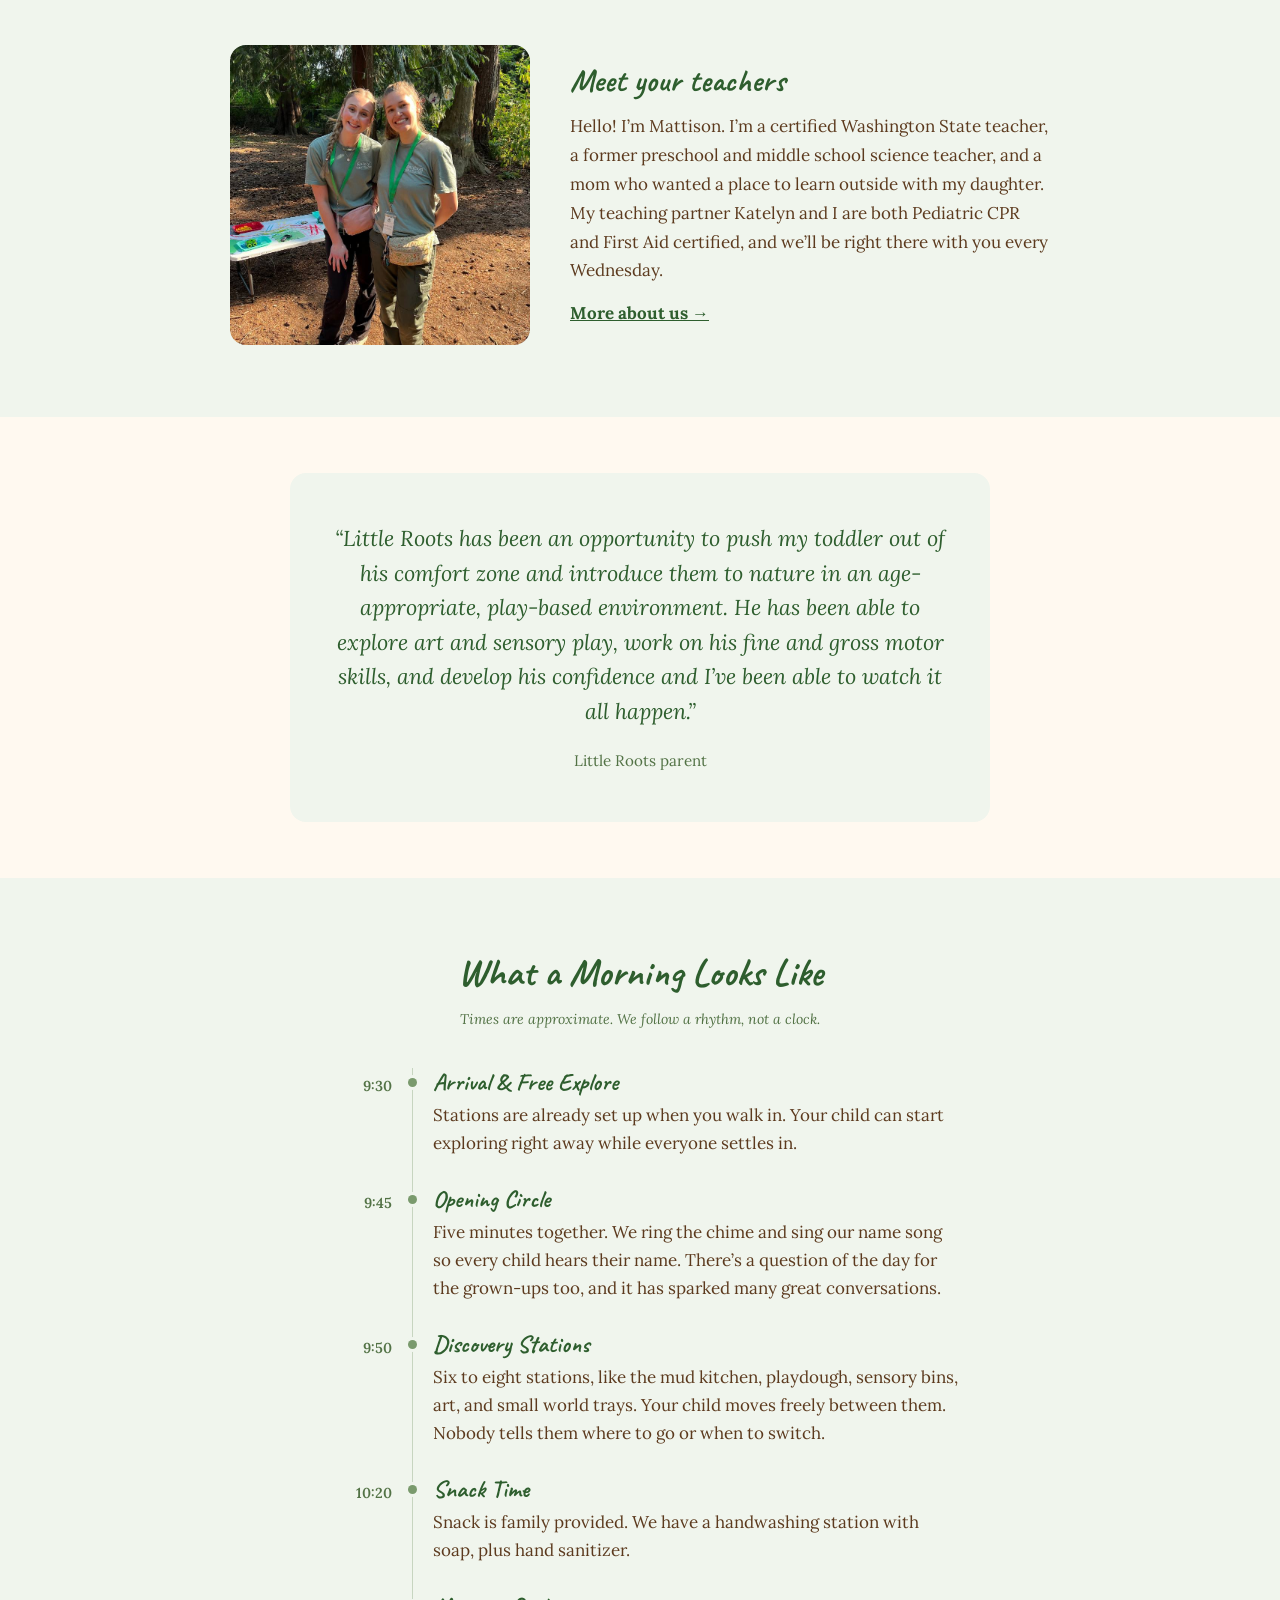
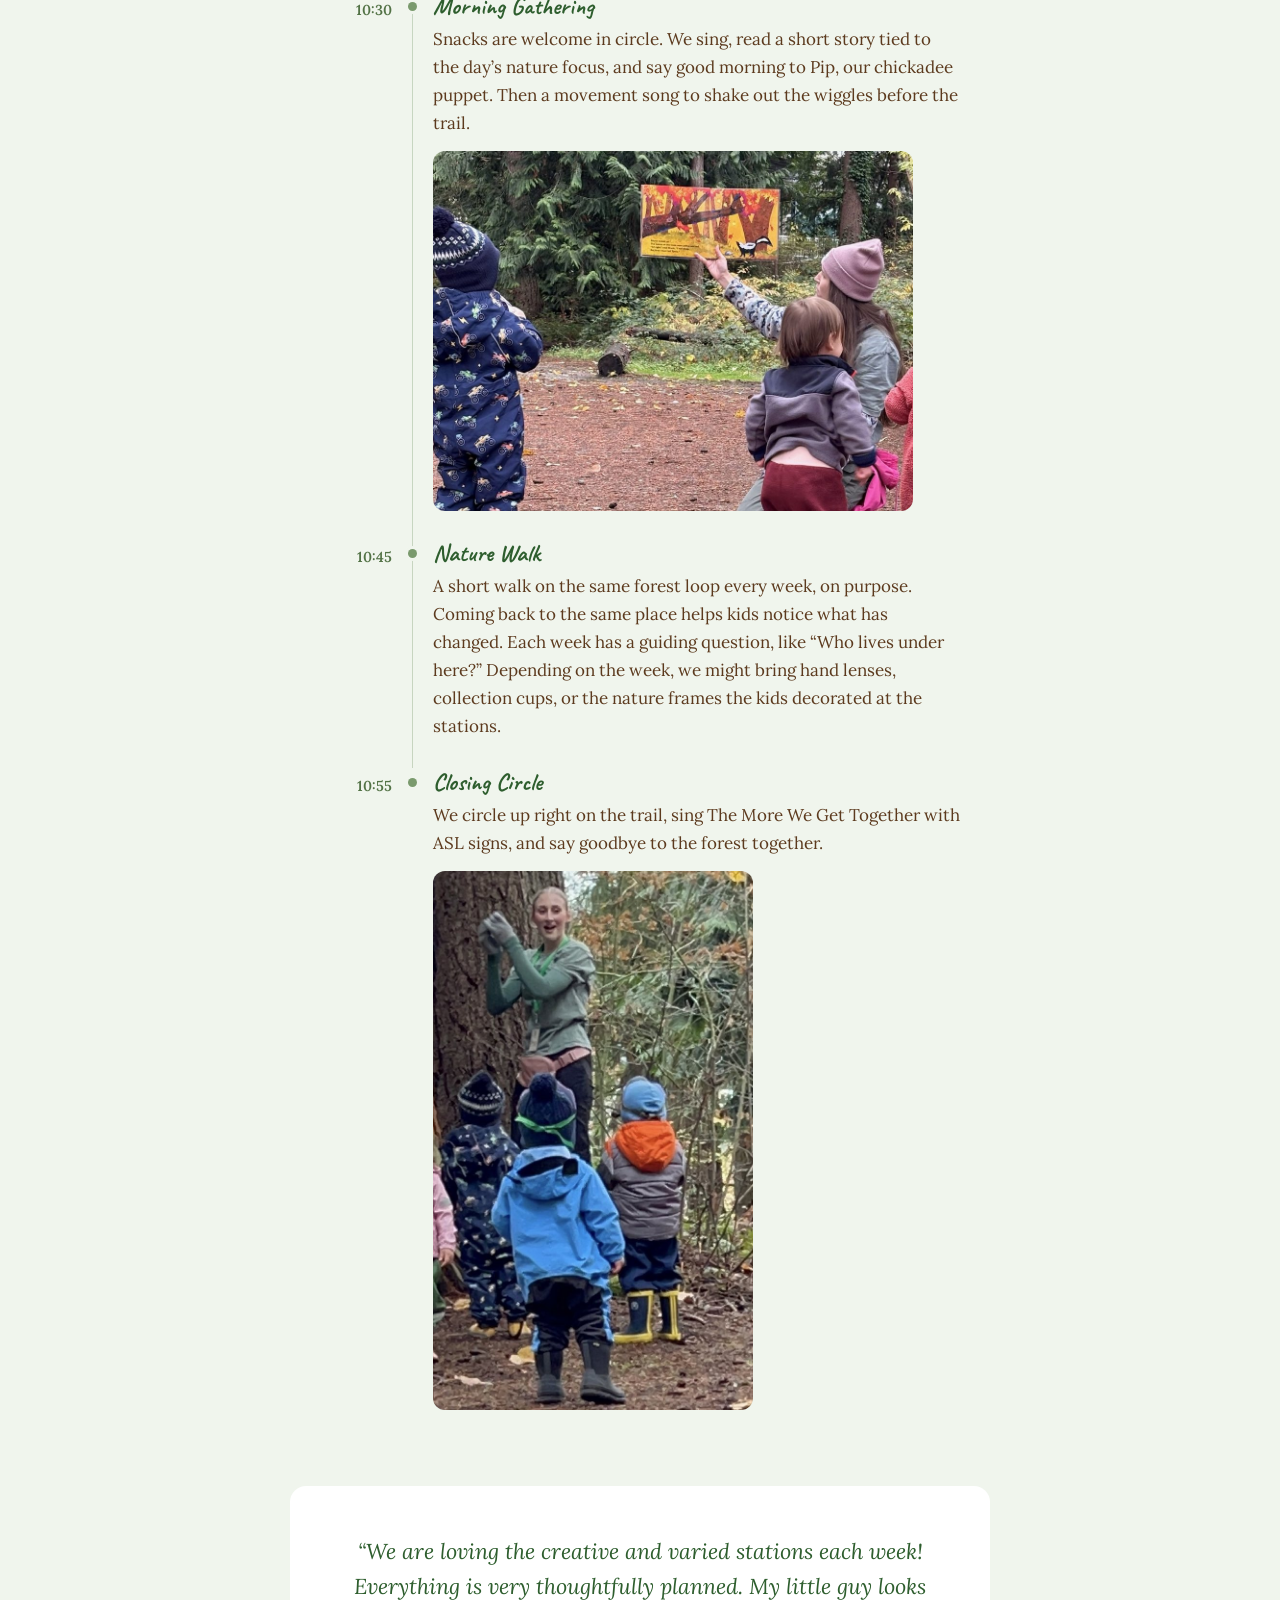
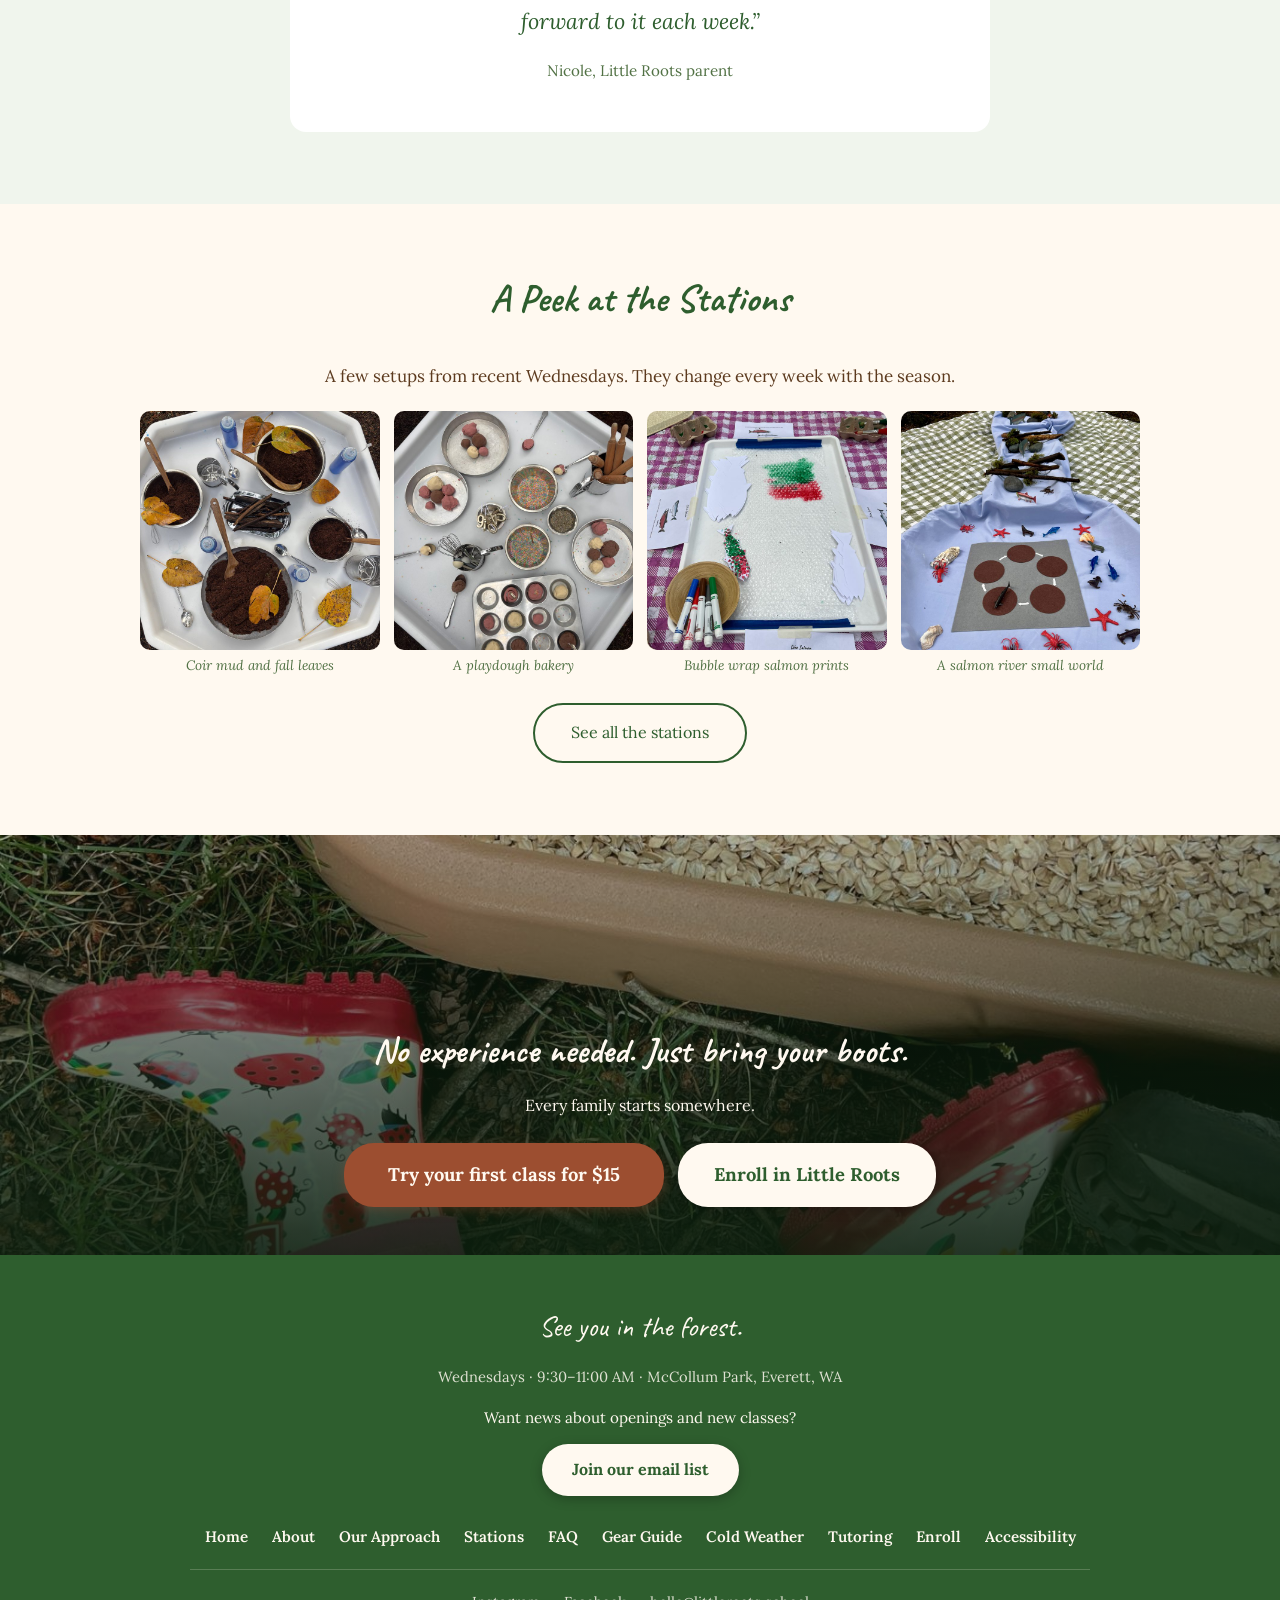
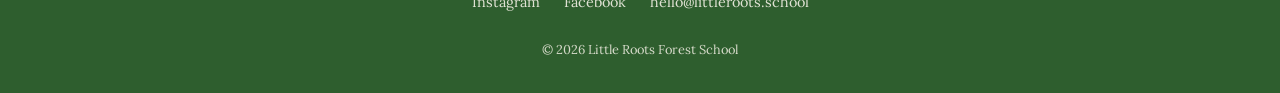
==== commit 8ac8f6f5: "Homepage: say first month price instead of 'prorated' Co-Authored-By: Claude Sonnet 5.5 <noreply@ant" ====
--- a/index.html
+++ b/index.html
@@ -144,7 +144,7 @@
           <li>Two teachers and up to 15 families in each class.</li>
           <li>For ages 1 to 3, and three year olds are welcome until they turn 4.</li>
         </ul>
-        <p class="price-note price-note--join">Join anytime! Your first month is prorated.</p>
+        <p class="price-note price-note--join">Join anytime! Your first month is $24 for each class left, up to $74.</p>
       </div>
       <details class="faq-item register-themes">
         <summary class="faq-question">What are the themes in December?</summary>
